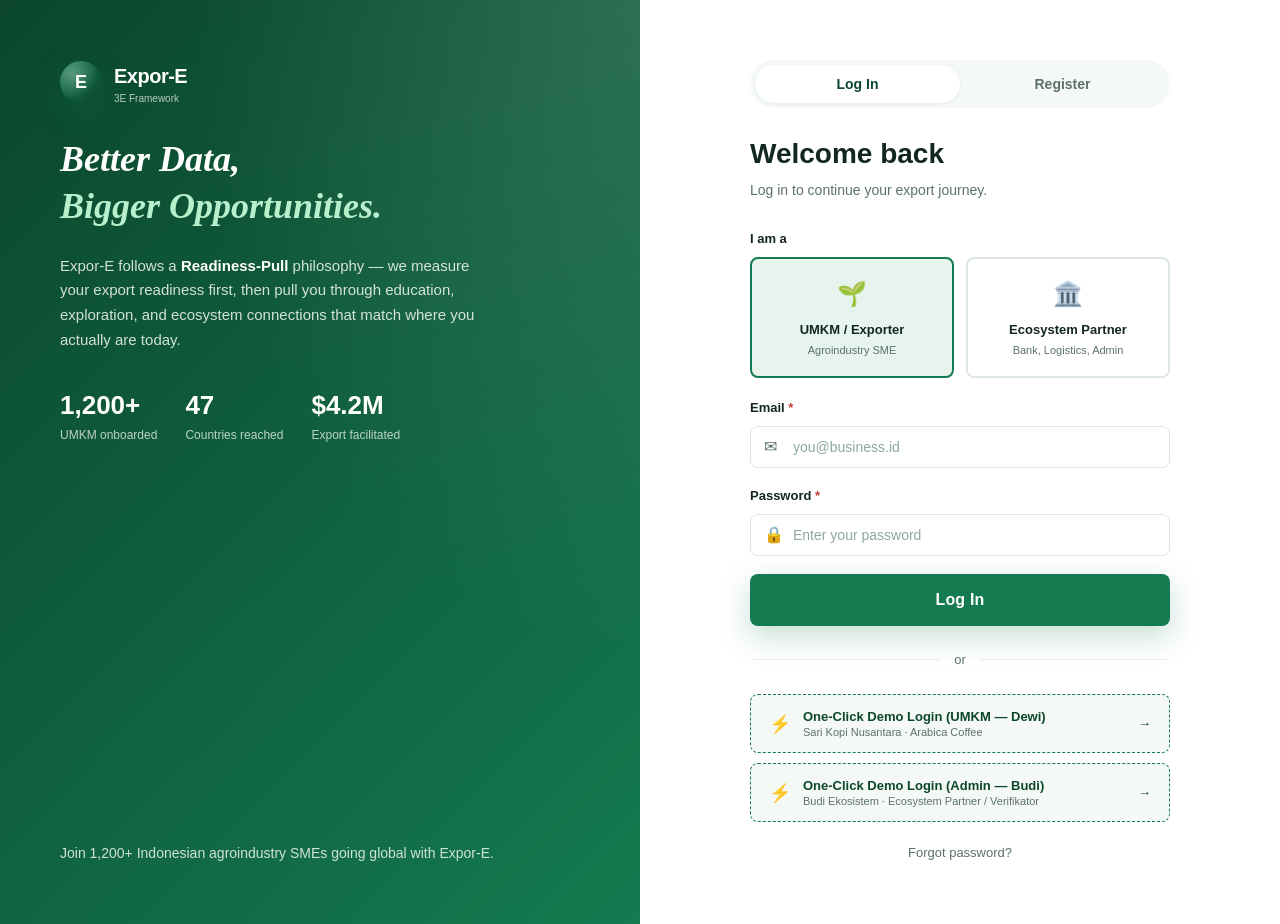
==== admin.html @ 66ba03f6 "first commit" ====
<!DOCTYPE html>
<html lang="en">
<head>
  <meta charset="UTF-8">
  <meta name="viewport" content="width=device-width, initial-scale=1.0">
  <title>Expor-E — Admin Dashboard</title>
  <meta name="description" content="Ecosystem partner dashboard for Expor-E — verify certifications, approve financing, manage logistics, and oversee 1,248 UMKMs nationwide.">
  <link rel="stylesheet" href="style.css">
</head>
<body>
  <div class="app-shell">
    <!-- ============ SIDEBAR ============ -->
    <aside class="app-sidebar">
      <div class="sidebar-brand">
        <div class="brand-logo">E</div>
        <div>
          <div class="brand-name">Expor-E</div>
          <div class="brand-tag">Ecosystem Console</div>
        </div>
      </div>

      <div class="sidebar-user">
        <div class="sidebar-avatar" data-user-initial>B</div>
        <div class="sidebar-user-info">
          <div class="sidebar-user-name" data-user-name>Budi Ekosistem</div>
          <div class="sidebar-user-role" data-user-role>Ecosystem Partner</div>
        </div>
      </div>

      <div class="sidebar-nav-section">Main</div>
      <a href="admin.html" class="sidebar-link active">
        <span class="ic">📊</span><span class="lbl">Admin Dashboard</span>
      </a>

      <div class="sidebar-nav-section">Verifications</div>
      <a href="#certifications" class="sidebar-link">
        <span class="ic">✅</span><span class="lbl">Verifications</span>
      </a>
      <a href="#certifications" class="sidebar-sublink">Certifications</a>
      <a href="#financing" class="sidebar-sublink">Financing Requests</a>

      <div class="sidebar-nav-section">Operations</div>
      <a href="#logistics" class="sidebar-link">
        <span class="ic">🚚</span><span class="lbl">Logistics Control</span>
      </a>
      <a href="#registry" class="sidebar-link">
        <span class="ic">🏢</span><span class="lbl">UMKM Registry</span>
      </a>
      <a href="#reports" class="sidebar-link">
        <span class="ic">📈</span><span class="lbl">Reports</span>
      </a>

      <div class="sidebar-footer">
        <a href="#" onclick="ExporE.logout(); return false;" class="sidebar-link">
          <span class="ic">🚪</span><span class="lbl">Logout</span>
        </a>
      </div>
    </aside>
    <div class="sidebar-overlay" onclick="ExporE.closeSidebar()"></div>
    <!-- ============ MAIN ============ -->
    <main class="app-main">
      <!-- HEADER -->
      <header class="app-header">
      <button class="sidebar-toggle" onclick="ExporE.toggleSidebar()" aria-label="Open sidebar">
        <svg width="22" height="22" viewBox="0 0 24 24" fill="none" stroke="currentColor" stroke-width="2.5" stroke-linecap="round"><line x1="3" y1="6" x2="21" y2="6"/><line x1="3" y1="12" x2="21" y2="12"/><line x1="3" y1="18" x2="21" y2="18"/></svg>
      </button>
        <div>
          <h1>Welcome back, <span data-user-name>Budi</span></h1>
          <div class="sub">You're managing verifications, financing approvals, and logistics status for 1,248 UMKMs nationwide.</div>
        </div>
        <div class="app-header-actions">
          <button class="bell-btn" aria-label="Notifications">
            <span>🔔</span><span class="dot"></span>
          </button>
          <div class="sidebar-avatar" data-user-initial style="width: 42px; height: 42px; box-shadow: var(--shadow-sm);">B</div>
        </div>
      </header>

      <!-- NOTICE BANNER -->
      <div class="notice-banner mb-24">
        <span class="ic">🌐</span>
        <span>Live overview of national agroindustry export readiness — approve certifications, financing, and update shipment statuses.</span>
      </div>

      <!-- ADMIN STAT CARDS -->
      <div class="grid grid-4 mb-24">
        <div class="admin-stat-card">
          <div class="label">Total UMKMs</div>
          <div class="value" data-admin-stat="totalUmkms">1,248</div>
          <div class="desc">↗ +12% this quarter</div>
        </div>
        <div class="admin-stat-card">
          <div class="label">Pending Certifications</div>
          <div class="value" data-admin-stat="pendingCerts">18</div>
          <div class="desc">Awaiting review</div>
        </div>
        <div class="admin-stat-card">
          <div class="label">Pending Finance Requests</div>
          <div class="value" data-admin-stat="pendingFinance">7</div>
          <div class="desc">$284K total value</div>
        </div>
        <div class="admin-stat-card">
          <div class="label">Active Shipments</div>
          <div class="value" data-admin-stat="activeShipments">64</div>
          <div class="desc">Across 12 countries</div>
        </div>
      </div>

      <!-- NATIONAL READINESS OVERVIEW -->
      <div class="card card-pad-lg mb-24">
        <h3>National Readiness Overview</h3>
        <p class="text-muted" style="font-size: 13px; margin-top: 4px; margin-bottom: 24px;">
          Aggregated export readiness score across all registered UMKMs and key agroindustry commodities.
        </p>
        <div class="grid grid-3">
          <!-- Donut -->
          <div style="text-align: center;">
            <div class="donut donut-lg" id="national-readiness-donut" style="--p: 62;">
              <div class="donut-inner">
                <div class="donut-num">62<span class="pct">%</span></div>
                <div class="donut-lbl">National Readiness</div>
              </div>
            </div>
            <p class="text-muted" style="font-size: 12px; margin-top: 14px;">Average across 1,248 UMKMs</p>
          </div>

          <!-- Commodity readiness bars -->
          <div style="grid-column: span 2;">
            <h4 class="mb-16">Top Commodities — Avg Readiness</h4>
            <div class="flex-col gap-16">
              <div>
                <div class="progress-row">
                  <span class="lbl">☕ Coffee (Arabica + Robusta)</span>
                  <span class="val">68%</span>
                </div>
                <div class="progress progress-lg">
                  <div class="progress-bar" style="width: 68%;"></div>
                </div>
                <div class="text-muted" style="font-size: 12px; margin-top: 6px;">412 UMKMs · Top market: Japan</div>
              </div>
              <div>
                <div class="progress-row">
                  <span class="lbl">🥥 Palm Oil</span>
                  <span class="val">72%</span>
                </div>
                <div class="progress progress-lg">
                  <div class="progress-bar" style="width: 72%;"></div>
                </div>
                <div class="text-muted" style="font-size: 12px; margin-top: 6px;">298 UMKMs · Top market: India</div>
              </div>
              <div>
                <div class="progress-row">
                  <span class="lbl">🍬 Coconut Sugar</span>
                  <span class="val">54%</span>
                </div>
                <div class="progress progress-lg">
                  <div class="progress-bar warning" style="width: 54%;"></div>
                </div>
                <div class="text-muted" style="font-size: 12px; margin-top: 6px;">186 UMKMs · Top market: Netherlands</div>
              </div>
              <div>
                <div class="progress-row">
                  <span class="lbl">🌶️ Pepper</span>
                  <span class="val">48%</span>
                </div>
                <div class="progress progress-lg">
                  <div class="progress-bar danger" style="width: 48%;"></div>
                </div>
                <div class="text-muted" style="font-size: 12px; margin-top: 6px;">152 UMKMs · Needs support</div>
              </div>
            </div>
          </div>
        </div>
      </div>

      <!-- CERTIFICATION VERIFICATION QUEUE -->
      <div class="card card-pad mb-24" id="certifications">
        <h3>Certification Verification Queue</h3>
        <p class="text-muted" style="font-size: 13px; margin-top: 4px; margin-bottom: 16px;">
          Review and approve/reject UMKM certification submissions.
        </p>
        <div class="table-wrap">
          <table class="data-table">
            <thead>
              <tr>
                <th>UMKM</th>
                <th>Certification Type</th>
                <th>Submission Date</th>
                <th>Action</th>
              </tr>
            </thead>
            <tbody id="admin-cert-table"></tbody>
          </table>
        </div>
      </div>

      <!-- FINANCE + LOGISTICS (2 COLUMN) -->
      <div class="grid grid-2 mb-24">
        <!-- Digital Credit Scoring Review -->
        <div class="card card-pad" id="financing">
          <h3>Digital Credit Scoring Review</h3>
          <p class="text-muted" style="font-size: 13px; margin-top: 4px; margin-bottom: 16px;">
            Evaluate and approve export financing requests with AI-assisted credit scores.
          </p>
          <div class="table-wrap">
            <table class="data-table">
              <thead>
                <tr>
                  <th>UMKM</th>
                  <th>Amount</th>
                  <th>Purpose</th>
                  <th>Credit Score</th>
                  <th>Action</th>
                </tr>
              </thead>
              <tbody id="admin-finance-table"></tbody>
            </table>
          </div>
        </div>

        <!-- Logistics Status Control -->
        <div class="card card-pad" id="logistics">
          <h3>Logistics Status Control</h3>
          <p class="text-muted" style="font-size: 13px; margin-top: 4px; margin-bottom: 16px;">
            Update shipment statuses — changes instantly reflect on UMKM dashboards.
          </p>
          <div class="table-wrap">
            <table class="data-table">
              <thead>
                <tr>
                  <th>Shipment ID</th>
                  <th>Product</th>
                  <th>Destination</th>
                  <th>Current Status</th>
                  <th>Update To</th>
                </tr>
              </thead>
              <tbody id="admin-ship-table"></tbody>
            </table>
          </div>
        </div>
      </div>

      <!-- UMKM REGISTRY -->
      <div class="card card-pad mb-24" id="registry">
        <div class="flex justify-between items-center mb-16" style="flex-wrap:wrap; gap:12px;">
          <div>
            <h3>UMKM Registry</h3>
            <p class="text-muted" style="font-size: 13px; margin-top: 4px;">
              All registered agroindustry SMEs on the Expor-E platform.
            </p>
          </div>
          <div class="flex gap-12 items-center">
            <div class="input-icon">
              <span class="ic">🔍</span>
              <input class="form-control" type="text" placeholder="Search UMKM..." style="width: 200px; padding: 8px 12px 8px 36px; font-size: 13px;" oninput="filterUmkmRegistry(this.value)">
            </div>
            <button class="btn btn-primary btn-sm" onclick="ExporE.showToast('Export registry as CSV (demo).', 'success');">⬇ Export</button>
          </div>
        </div>
        <div class="table-wrap">
          <table class="data-table" id="umkm-registry-table">
            <thead>
              <tr>
                <th>UMKM Name</th>
                <th>Commodity</th>
                <th>Region</th>
                <th>Readiness</th>
                <th>Certifications</th>
                <th>Status</th>
                <th>Joined</th>
              </tr>
            </thead>
            <tbody>
              <tr data-umkm-row><td class="cell-strong">Sari Kopi Nusantara</td><td>☕ Arabica Coffee</td><td class="cell-muted">Aceh Gayo</td><td><strong class="text-emerald">64%</strong></td><td><span class="badge badge-success">Halal</span> <span class="badge badge-warning">HACCP</span></td><td><span class="badge badge-success">Active</span></td><td class="cell-muted">2026-08-12</td></tr>
              <tr data-umkm-row><td class="cell-strong">Kreasi Lada Lampung</td><td>🌶️ Black Pepper</td><td class="cell-muted">Lampung</td><td><strong>58%</strong></td><td><span class="badge badge-warning">ISO 22000</span></td><td><span class="badge badge-success">Active</span></td><td class="cell-muted">2026-08-20</td></tr>
              <tr data-umkm-row><td class="cell-strong">Gula Aren Asli</td><td>🥥 Coconut Sugar</td><td class="cell-muted">Banten</td><td><strong class="text-emerald">71%</strong></td><td><span class="badge badge-success">Organic</span> <span class="badge badge-warning">Fair Trade</span></td><td><span class="badge badge-success">Active</span></td><td class="cell-muted">2026-09-03</td></tr>
              <tr data-umkm-row><td class="cell-strong">Teh Hijau Wonosobo</td><td>🍵 Green Tea</td><td class="cell-muted">Central Java</td><td><strong>52%</strong></td><td><span class="badge badge-warning">Halal</span></td><td><span class="badge badge-warning">Onboarding</span></td><td class="cell-muted">2026-10-22</td></tr>
              <tr data-umkm-row><td class="cell-strong">Kriya Bambu Jepara</td><td>🧺 Handicraft</td><td class="cell-muted">Jepara</td><td><strong class="text-emerald">76%</strong></td><td><span class="badge badge-success">FDA</span> <span class="badge badge-success">ISO 9001</span></td><td><span class="badge badge-success">Active</span></td><td class="cell-muted">2026-07-15</td></tr>
              <tr data-umkm-row><td class="cell-strong">Sawit Mandiri Riau</td><td>🌴 Palm Oil</td><td class="cell-muted">Riau</td><td><strong>67%</strong></td><td><span class="badge badge-success">RSPO</span> <span class="badge badge-warning">ISPO</span></td><td><span class="badge badge-success">Active</span></td><td class="cell-muted">2026-06-28</td></tr>
              <tr data-umkm-row><td class="cell-strong">Kopi Robusta Lampung</td><td>☕ Robusta Coffee</td><td class="cell-muted">Lampung</td><td><strong>61%</strong></td><td><span class="badge badge-success">Halal</span></td><td><span class="badge badge-success">Active</span></td><td class="cell-muted">2026-09-18</td></tr>
              <tr data-umkm-row><td class="cell-strong">Teh Hitam Wonosobo</td><td>🍵 Black Tea</td><td class="cell-muted">Central Java</td><td><strong>49%</strong></td><td><span class="badge badge-muted">None</span></td><td><span class="badge badge-warning">Onboarding</span></td><td class="cell-muted">2026-10-25</td></tr>
            </tbody>
          </table>
        </div>
      </div>

      <!-- REPORTS -->
      <div class="card card-pad mb-24" id="reports">
        <div class="flex justify-between items-center mb-16" style="flex-wrap:wrap; gap:12px;">
          <div>
            <h3>Reports & Analytics</h3>
            <p class="text-muted" style="font-size: 13px; margin-top: 4px;">
              Export performance, readiness trends, and ecosystem insights.
            </p>
          </div>
          <div class="flex gap-12">
            <select class="form-control" style="width: auto; padding: 8px 32px 8px 12px; font-size: 13px;">
              <option>Last 30 days</option>
              <option>Last quarter</option>
              <option>This year</option>
            </select>
            <button class="btn btn-primary btn-sm" onclick="ExporE.showToast('Report generated & downloaded (demo).', 'success');">⬇ Generate Report</button>
          </div>
        </div>

        <div class="kpi-grid mb-24">
          <div class="kpi-card">
            <div class="kpi-icon green">💰</div>
            <div class="kpi-num">$4.2M</div>
            <div class="kpi-lbl">Total Export Facilitated</div>
            <div class="kpi-trend up">▲ 18% vs last month</div>
          </div>
          <div class="kpi-card">
            <div class="kpi-icon blue">📦</div>
            <div class="kpi-num">342</div>
            <div class="kpi-lbl">Shipments This Month</div>
            <div class="kpi-trend up">▲ 12% vs last month</div>
          </div>
          <div class="kpi-card">
            <div class="kpi-icon gold">✅</div>
            <div class="kpi-num">87%</div>
            <div class="kpi-lbl">Cert Approval Rate</div>
            <div class="kpi-trend up">▲ 3% vs last month</div>
          </div>
          <div class="kpi-card">
            <div class="kpi-icon red">⏱️</div>
            <div class="kpi-num">2.3d</div>
            <div class="kpi-lbl">Avg Processing Time</div>
            <div class="kpi-trend up">▼ 0.5d faster</div>
          </div>
        </div>

        <h4 class="mb-16">Top Export Commodities (This Quarter)</h4>
        <div class="grid grid-2 mb-24">
          <div class="progress-row">
            <div class="flex justify-between mb-8"><span class="fw-600 fs-14">☕ Coffee (Arabica + Robusta)</span><span class="text-emerald fw-700">$1.8M · 412 UMKMs</span></div>
            <div class="progress progress-lg"><div class="progress-bar" style="width: 92%;"></div></div>
          </div>
          <div class="progress-row">
            <div class="flex justify-between mb-8"><span class="fw-600 fs-14">🌴 Palm Oil</span><span class="text-emerald fw-700">$1.2M · 287 UMKMs</span></div>
            <div class="progress progress-lg"><div class="progress-bar" style="width: 78%;"></div></div>
          </div>
          <div class="progress-row">
            <div class="flex justify-between mb-8"><span class="fw-600 fs-14">🥥 Coconut Sugar</span><span class="text-emerald fw-700">$480K · 156 UMKMs</span></div>
            <div class="progress progress-lg"><div class="progress-bar" style="width: 54%;"></div></div>
          </div>
          <div class="progress-row">
            <div class="flex justify-between mb-8"><span class="fw-600 fs-14">🌶️ Pepper</span><span class="text-emerald fw-700">$320K · 98 UMKMs</span></div>
            <div class="progress progress-lg"><div class="progress-bar" style="width: 41%;"></div></div>
          </div>
          <div class="progress-row">
            <div class="flex justify-between mb-8"><span class="fw-600 fs-14">🍵 Tea</span><span class="text-emerald fw-700">$240K · 142 UMKMs</span></div>
            <div class="progress progress-lg"><div class="progress-bar" style="width: 35%;"></div></div>
          </div>
          <div class="progress-row">
            <div class="flex justify-between mb-8"><span class="fw-600 fs-14">🧺 Handicraft</span><span class="text-emerald fw-700">$160K · 153 UMKMs</span></div>
            <div class="progress progress-lg"><div class="progress-bar" style="width: 28%;"></div></div>
          </div>
        </div>

        <h4 class="mb-16">Top Destination Markets</h4>
        <div class="table-wrap">
          <table class="data-table">
            <thead>
              <tr><th>Country</th><th>Shipments</th><th>Total Value</th><th>Avg Readiness</th><th>Growth</th></tr>
            </thead>
            <tbody>
              <tr><td class="cell-strong">🇯🇵 Japan</td><td>87</td><td>$1.4M</td><td><strong class="text-emerald">72%</strong></td><td><span class="badge badge-success">+8.6%</span></td></tr>
              <tr><td class="cell-strong">🇩🇪 Germany</td><td>64</td><td>$980K</td><td><strong>68%</strong></td><td><span class="badge badge-success">+4.9%</span></td></tr>
              <tr><td class="cell-strong">🇮🇳 India</td><td>52</td><td>$720K</td><td><strong>65%</strong></td><td><span class="badge badge-success">+6.3%</span></td></tr>
              <tr><td class="cell-strong">🇳🇱 Netherlands</td><td>48</td><td>$560K</td><td><strong class="text-emerald">71%</strong></td><td><span class="badge badge-success">+5.7%</span></td></tr>
              <tr><td class="cell-strong">🇺🇸 United States</td><td>41</td><td>$340K</td><td><strong>63%</strong></td><td><span class="badge badge-success">+7.2%</span></td></tr>
            </tbody>
          </table>
        </div>
      </div>

      <!-- RECENT ACTIVITY LOG -->
      <div class="card card-pad mb-24">
        <h3>Recent Activity Log</h3>
        <p class="text-muted" style="font-size: 13px; margin-top: 4px; margin-bottom: 16px;">
          Latest admin actions across the Expor-E ecosystem.
        </p>
        <div class="tracking-timeline">
          <div class="tracking-event done">
            <div class="time">Today · 09:42</div>
            <div class="title">Certification Halal approved for Sari Kopi Nusantara</div>
            <div class="place">Verification queue · Auto-notified UMKM</div>
          </div>
          <div class="tracking-event done">
            <div class="time">Today · 08:15</div>
            <div class="title">Financing approved for Kriya Bambu Jepara — $30,000</div>
            <div class="place">Digital Credit Scoring · Score 750</div>
          </div>
          <div class="tracking-event done">
            <div class="time">Yesterday · 17:20</div>
            <div class="title">Shipment EXP-002 status updated to Delivered</div>
            <div class="place">Logistics Control · Berlin Coffee Roasters</div>
          </div>
          <div class="tracking-event done">
            <div class="time">Yesterday · 14:05</div>
            <div class="title">New UMKM registered: Teh Hijau Wonosobo</div>
            <div class="place">UMKM Registry · Green Tea commodity</div>
          </div>
          <div class="tracking-event active">
            <div class="time">2 days ago · 11:30</div>
            <div class="title">Financing request submitted by Sari Kopi Nusantara — $75,000</div>
            <div class="place">Export Working Capital · Awaiting review</div>
          </div>
        </div>
      </div>

      <!-- QUICK STATS -->
      <div class="card card-pad">
        <h3>Quick Stats</h3>
        <p class="text-muted" style="font-size: 13px; margin-top: 4px; margin-bottom: 16px;">
          Ecosystem partner performance metrics this quarter.
        </p>
        <div class="grid grid-2">
          <div class="kpi-card">
            <div class="kpi-icon green">✅</div>
            <div class="kpi-num">87%</div>
            <div class="kpi-lbl">Approval Rate</div>
            <div class="kpi-trend up">↗ +4% MoM</div>
          </div>
          <div class="kpi-card">
            <div class="kpi-icon blue">⏱️</div>
            <div class="kpi-num">2.3 <span style="font-size: 14px;">days</span></div>
            <div class="kpi-lbl">Avg Processing Time</div>
            <div class="kpi-trend up">↗ -0.5 days</div>
          </div>
          <div class="kpi-card">
            <div class="kpi-icon gold">💰</div>
            <div class="kpi-num">$4.2M</div>
            <div class="kpi-lbl">Total Facilitated</div>
            <div class="kpi-trend up">↗ +22% QoQ</div>
          </div>
          <div class="kpi-card">
            <div class="kpi-icon green">👥</div>
            <div class="kpi-num">24</div>
            <div class="kpi-lbl">Active Verifiers</div>
            <div class="kpi-trend up">↗ +3 onboarded</div>
          </div>
        </div>
      </div>
    </main>
  </div>

  <script src="script.js"></script>
  <script>
    ExporE.requireAuth(['admin']);
    ExporE.pageInit('admin');

    // UMKM Registry search filter
    function filterUmkmRegistry(query) {
      var q = query.toLowerCase().trim();
      document.querySelectorAll('[data-umkm-row]').forEach(function(row) {
        var text = row.textContent.toLowerCase();
        row.style.display = (!q || text.indexOf(q) !== -1) ? '' : 'none';
      });
    }
    window.filterUmkmRegistry = filterUmkmRegistry;

    // Smooth-scroll for sidebar anchor links (#certifications, #financing, #logistics, #registry, #reports)
    document.querySelectorAll('.sidebar-link[href^="#"], .sidebar-sublink[href^="#"]').forEach(function(link) {
      link.addEventListener('click', function(e) {
        var href = this.getAttribute('href');
        if (href && href.length > 1) {
          var target = document.querySelector(href);
          if (target) {
            e.preventDefault();
            target.scrollIntoView({ behavior: 'smooth', block: 'start' });
            // Briefly highlight the target card
            target.style.transition = 'box-shadow 0.4s';
            target.style.boxShadow = '0 0 0 3px var(--emerald), var(--shadow-lg)';
            setTimeout(function() { target.style.boxShadow = ''; }, 1200);
          }
        }
      });
    });
  </script>
</body>
</html>
---- style.css ----
/* ============================================
   EXPOR-E — The 3E Digital Trade Framework
   Vanilla CSS3 · Green-White Modern Elegant
   ============================================ */

/* ---------- 1. ROOT VARIABLES ---------- */
:root {
  --emerald: #147A50;
  --emerald-dark: #0B462D;
  --emerald-deep: #093824;
  --mint-soft: #E6F4ED;
  --mint-bg: #F4F9F6;
  --white: #FFFFFF;
  --text-dark: #12281F;
  --muted: #5C7268;
  --muted-light: #8DA89C;
  --border: #DCE7E0;
  --border-soft: #EAF1EC;
  --danger: #C0392B;
  --warning: #E08A1F;
  --info: #2E7CB8;
  --gold: #C9A227;
  --shadow-sm: 0 1px 3px rgba(11, 70, 45, 0.08);
  --shadow: 0 4px 16px rgba(11, 70, 45, 0.10);
  --shadow-lg: 0 14px 40px rgba(11, 70, 45, 0.18);
  --shadow-emerald: 0 10px 30px rgba(20, 122, 80, 0.25);
  --radius-sm: 8px;
  --radius: 14px;
  --radius-lg: 22px;
  --radius-xl: 32px;
  --font-sans: -apple-system, BlinkMacSystemFont, "Segoe UI", Roboto, "Helvetica Neue", Arial, sans-serif;
  --font-serif: "Playfair Display", "Times New Roman", Georgia, serif;
}

/* ---------- 2. RESET & BASE ---------- */
*, *::before, *::after { box-sizing: border-box; margin: 0; padding: 0; }
html { scroll-behavior: smooth; -webkit-text-size-adjust: 100%; }
body {
  font-family: var(--font-sans);
  color: var(--text-dark);
  background: var(--white);
  line-height: 1.6;
  font-size: 15px;
  -webkit-font-smoothing: antialiased;
}
img { max-width: 100%; display: block; }
a { color: var(--emerald); text-decoration: none; transition: color 0.2s; }
a:hover { color: var(--emerald-dark); }
button { font-family: inherit; cursor: pointer; border: none; background: none; }
ul, ol { list-style: none; }
input, select, textarea { font-family: inherit; font-size: inherit; }
h1, h2, h3, h4, h5 { line-height: 1.25; color: var(--text-dark); font-weight: 700; }
::selection { background: var(--emerald); color: var(--white); }

/* ---------- 3. LAYOUT HELPERS ---------- */
.container { width: 100%; max-width: 1240px; margin: 0 auto; padding: 0 24px; }
.container-narrow { max-width: 980px; }
.section { padding: 80px 0; }
.section-sm { padding: 48px 0; }
.flex { display: flex; }
.flex-col { display: flex; flex-direction: column; }
.items-center { align-items: center; }
.justify-between { justify-content: space-between; }
.justify-center { justify-content: center; }
.gap-8 { gap: 8px; } .gap-12 { gap: 12px; } .gap-16 { gap: 16px; }
.gap-20 { gap: 20px; } .gap-24 { gap: 24px; } .gap-32 { gap: 32px; }
.grid { display: grid; gap: 24px; }
.grid-2 { grid-template-columns: repeat(2, 1fr); }
.grid-3 { grid-template-columns: repeat(3, 1fr); }
.grid-4 { grid-template-columns: repeat(4, 1fr); }
.text-center { text-align: center; }
.text-muted { color: var(--muted); }
.text-emerald { color: var(--emerald); }
.text-white { color: var(--white); }
.mt-8 { margin-top: 8px; } .mt-16 { margin-top: 16px; } .mt-24 { margin-top: 24px; }
.mt-32 { margin-top: 32px; } .mt-48 { margin-top: 48px; }
.mb-8 { margin-bottom: 8px; } .mb-16 { margin-bottom: 16px; } .mb-24 { margin-bottom: 24px; }
.mb-32 { margin-bottom: 32px; } .mb-48 { margin-bottom: 48px; }
.full { width: 100%; }

/* ---------- 4. BUTTONS ---------- */
.btn {
  display: inline-flex; align-items: center; justify-content: center; gap: 8px;
  padding: 12px 22px; border-radius: var(--radius-sm);
  font-weight: 600; font-size: 14px; letter-spacing: 0.2px;
  transition: all 0.25s cubic-bezier(0.4, 0, 0.2, 1);
  border: 1.5px solid transparent; white-space: nowrap;
}
.btn-primary { background: var(--emerald); color: var(--white); box-shadow: var(--shadow-emerald); }
.btn-primary:hover { background: var(--emerald-dark); color: var(--white); transform: translateY(-2px); }
.btn-outline { background: transparent; color: var(--emerald); border-color: var(--emerald); }
.btn-outline:hover { background: var(--emerald); color: var(--white); }
.btn-white { background: var(--white); color: var(--emerald-dark); }
.btn-white:hover { transform: translateY(-2px); box-shadow: var(--shadow-lg); }
.btn-ghost { background: var(--mint-soft); color: var(--emerald-dark); }
.btn-ghost:hover { background: var(--emerald); color: var(--white); }
.btn-light { background: rgba(255,255,255,0.15); color: var(--white); border-color: rgba(255,255,255,0.35); backdrop-filter: blur(6px); }
.btn-light:hover { background: rgba(255,255,255,0.25); }
.btn-lg { padding: 16px 30px; font-size: 16px; }
.btn-sm { padding: 8px 14px; font-size: 13px; }
.btn-block { display: flex; width: 100%; }
.btn-icon { padding: 10px; border-radius: 50%; }
.btn:disabled { opacity: 0.5; cursor: not-allowed; }

/* ---------- 5. BADGES & CHIPS ---------- */
.badge {
  display: inline-flex; align-items: center; gap: 6px;
  padding: 5px 12px; border-radius: 999px;
  font-size: 12px; font-weight: 600; letter-spacing: 0.3px;
  background: var(--mint-soft); color: var(--emerald-dark);
}
.badge-emerald { background: var(--emerald); color: var(--white); }
.badge-dark { background: var(--emerald-dark); color: var(--white); }
.badge-success { background: #D4F0DE; color: #0F6B3F; }
.badge-warning { background: #FCEFD2; color: #9A5A0F; }
.badge-danger { background: #F8D7D2; color: #9B2B1C; }
.badge-info { background: #D6EBF7; color: #1F5E91; }
.badge-muted { background: #EEF2F0; color: var(--muted); }
.badge-gold { background: #F8ECC6; color: #7A5D0A; }
.badge-dot::before { content: ""; width: 6px; height: 6px; border-radius: 50%; background: currentColor; }
.chip {
  display: inline-flex; align-items: center; gap: 6px;
  padding: 6px 14px; border-radius: 999px;
  font-size: 13px; font-weight: 500;
  background: var(--mint-bg); color: var(--muted);
  border: 1px solid var(--border-soft); transition: all 0.2s;
}
.chip:hover, .chip.active { background: var(--emerald); color: var(--white); border-color: var(--emerald); }

/* ---------- 6. NAVBAR ---------- */
.navbar {
  position: sticky; top: 0; z-index: 100;
  background: rgba(255,255,255,0.92); backdrop-filter: blur(14px);
  border-bottom: 1px solid var(--border-soft);
}
.nav-inner { display: flex; align-items: center; justify-content: space-between; padding: 14px 24px; max-width: 1340px; margin: 0 auto; gap: 24px; }
.brand { display: flex; align-items: center; gap: 12px; }
.brand-logo {
  width: 42px; height: 42px; border-radius: 50%;
  background: linear-gradient(135deg, var(--emerald) 0%, var(--emerald-dark) 100%);
  display: flex; align-items: center; justify-content: center;
  color: var(--white); font-weight: 800; font-size: 18px;
  box-shadow: var(--shadow-emerald);
  position: relative; overflow: hidden;
}
.brand-logo::after {
  content: ""; position: absolute; inset: 0;
  background: radial-gradient(circle at 30% 30%, rgba(255,255,255,0.3), transparent 60%);
}
.brand-name { font-size: 20px; font-weight: 800; color: var(--emerald-dark); letter-spacing: -0.5px; }
.brand-tag { font-size: 10px; color: var(--muted); display: block; line-height: 1; margin-top: 2px; }
.nav-menu { display: flex; align-items: center; gap: 6px; }
.nav-link {
  padding: 8px 14px; border-radius: var(--radius-sm);
  font-size: 14px; font-weight: 500; color: var(--text-dark);
  transition: all 0.2s;
}
.nav-link:hover { background: var(--mint-soft); color: var(--emerald-dark); }
.nav-actions { display: flex; align-items: center; gap: 10px; }
.lang-switch {
  display: inline-flex; align-items: center; background: var(--mint-bg);
  border-radius: 999px; padding: 4px; border: 1px solid var(--border-soft);
}
.lang-btn { padding: 5px 10px; font-size: 12px; font-weight: 600; border-radius: 999px; color: var(--muted); }
.lang-btn.active { background: var(--emerald); color: var(--white); }
.nav-toggle { display: none; font-size: 24px; color: var(--emerald-dark); }

/* ---------- 7. HERO ---------- */
.hero {
  position: relative; padding: 110px 0 120px; overflow: hidden;
  background: linear-gradient(135deg, var(--emerald-dark) 0%, var(--emerald) 55%, #1A8E5F 100%);
  color: var(--white);
}
.hero-bg {
  position: absolute; inset: 0; z-index: 0;
  background:
    radial-gradient(ellipse at 80% 20%, rgba(230, 244, 237, 0.18), transparent 50%),
    radial-gradient(ellipse at 20% 80%, rgba(255,255,255,0.08), transparent 45%);
}
.hero-bg::before {
  content: ""; position: absolute; inset: 0;
  background-image: url('https://images.unsplash.com/photo-1559056199-641a0ac8b55e?auto=format&fit=crop&w=1920&q=80');
  background-size: cover; background-position: center;
  opacity: 0.18; mix-blend-mode: overlay;
}
.hero-bg::after {
  content: ""; position: absolute; inset: 0;
  background: linear-gradient(180deg, rgba(11,70,45,0.4) 0%, rgba(20,122,80,0.3) 100%);
}
.hero-inner { position: relative; z-index: 2; max-width: 1240px; margin: 0 auto; padding: 0 24px; display: grid; grid-template-columns: 1.1fr 0.9fr; gap: 60px; align-items: center; }
.hero-badge {
  display: inline-flex; align-items: center; gap: 8px;
  padding: 8px 16px; border-radius: 999px;
  background: rgba(255,255,255,0.12); border: 1px solid rgba(255,255,255,0.25);
  font-size: 13px; font-weight: 500; backdrop-filter: blur(6px); margin-bottom: 24px;
}
.hero-badge-dot { width: 8px; height: 8px; border-radius: 50%; background: #7BE3A8; box-shadow: 0 0 10px #7BE3A8; }
.hero h1 {
  font-size: 56px; line-height: 1.08; font-weight: 800; letter-spacing: -1.2px;
  margin-bottom: 22px;
}
.hero h1 .accent { color: #B8F0CC; font-style: italic; font-family: var(--font-serif); font-weight: 700; }
.hero-sub { font-size: 18px; color: rgba(255,255,255,0.88); max-width: 540px; margin-bottom: 36px; line-height: 1.6; }
.hero-actions { display: flex; gap: 14px; flex-wrap: wrap; }
.hero-stats { display: flex; gap: 32px; margin-top: 48px; padding-top: 32px; border-top: 1px solid rgba(255,255,255,0.18); }
.hero-stat-num { font-size: 32px; font-weight: 800; color: var(--white); }
.hero-stat-label { font-size: 13px; color: rgba(255,255,255,0.75); margin-top: 4px; }
.hero-card-stack { position: relative; height: 420px; }
.hero-float-card {
  position: absolute; background: rgba(255,255,255,0.96); color: var(--text-dark);
  border-radius: var(--radius); padding: 20px; box-shadow: var(--shadow-lg);
  backdrop-filter: blur(10px);
}
.hero-float-card.f1 { top: 20px; left: 0; width: 220px; animation: floatY 6s ease-in-out infinite; }
.hero-float-card.f2 { top: 180px; right: 20px; width: 240px; animation: floatY 7s ease-in-out infinite 1s; }
.hero-float-card.f3 { bottom: 10px; left: 60px; width: 230px; animation: floatY 6.5s ease-in-out infinite 0.5s; }
@keyframes floatY { 0%, 100% { transform: translateY(0); } 50% { transform: translateY(-12px); } }
.hero-float-card .num { font-size: 28px; font-weight: 800; color: var(--emerald-dark); }
.hero-float-card .lbl { font-size: 12px; color: var(--muted); margin-top: 2px; }
.hero-float-card .ic { font-size: 22px; margin-bottom: 8px; }

/* ---------- 8. SECTIONS GENERAL ---------- */
.section-head { text-align: center; max-width: 720px; margin: 0 auto 56px; }
.eyebrow {
  display: inline-block; padding: 6px 14px; border-radius: 999px;
  background: var(--mint-soft); color: var(--emerald-dark);
  font-size: 12px; font-weight: 700; letter-spacing: 1.5px; text-transform: uppercase;
  margin-bottom: 16px;
}
.section-head h2 { font-size: 38px; font-weight: 800; letter-spacing: -0.8px; line-height: 1.15; }
.section-head h2 .accent { color: var(--emerald); font-family: var(--font-serif); font-style: italic; }
.section-head p { font-size: 16px; color: var(--muted); margin-top: 16px; }

/* ---------- 9. CARDS ---------- */
.card {
  background: var(--white); border-radius: var(--radius);
  border: 1px solid var(--border-soft);
  box-shadow: var(--shadow-sm);
  transition: all 0.3s cubic-bezier(0.4, 0, 0.2, 1);
  overflow: hidden;
}
.card:hover { transform: translateY(-4px); box-shadow: var(--shadow); border-color: var(--border); }
.card-pad { padding: 28px; }
.card-pad-sm { padding: 20px; }
.card-pad-lg { padding: 36px; }
.card-clickable { cursor: pointer; }
.card-clickable:hover { border-color: var(--emerald); }
.card-emerald { background: linear-gradient(135deg, var(--emerald) 0%, var(--emerald-dark) 100%); color: var(--white); border: none; }
.card-emerald h3, .card-emerald h4 { color: var(--white); }
.card-mint { background: var(--mint-soft); border-color: transparent; }
.card-feature {
  position: relative; padding: 36px 28px;
  border-radius: var(--radius-lg); background: var(--white);
  box-shadow: var(--shadow-sm); transition: all 0.35s; overflow: hidden;
}
.card-feature::before {
  content: ""; position: absolute; top: 0; left: 0; right: 0; height: 4px;
  background: linear-gradient(90deg, var(--emerald), #4FBA82);
  transform: scaleX(0); transform-origin: left; transition: transform 0.35s;
}
.card-feature:hover { transform: translateY(-8px); box-shadow: var(--shadow-lg); }
.card-feature:hover::before { transform: scaleX(1); }
.card-icon {
  width: 64px; height: 64px; border-radius: 18px;
  background: linear-gradient(135deg, var(--mint-soft), #D2EADD);
  display: flex; align-items: center; justify-content: center;
  font-size: 28px; margin-bottom: 20px;
  transition: transform 0.35s;
}
.card-feature:hover .card-icon { transform: scale(1.08) rotate(-4deg); }
.card-icon.emerald { background: linear-gradient(135deg, var(--emerald), var(--emerald-dark)); color: var(--white); }
.card-icon.gold { background: linear-gradient(135deg, #F8ECC6, #E5C76B); }
.card-num { font-size: 14px; font-weight: 700; color: var(--emerald); letter-spacing: 1.5px; margin-bottom: 10px; }

/* ---------- 10. STATS GRID ---------- */
.stats-grid { display: grid; grid-template-columns: repeat(4, 1fr); gap: 20px; }
.stat-card {
  background: var(--white); border-radius: var(--radius); padding: 24px;
  border: 1px solid var(--border-soft); transition: all 0.3s;
  position: relative; overflow: hidden;
}
.stat-card:hover { transform: translateY(-3px); box-shadow: var(--shadow); border-color: var(--emerald); }
.stat-card .icon-box {
  width: 44px; height: 44px; border-radius: 12px;
  background: var(--mint-soft); color: var(--emerald);
  display: flex; align-items: center; justify-content: center;
  font-size: 20px; margin-bottom: 14px;
}
.stat-num { font-size: 28px; font-weight: 800; color: var(--emerald-dark); letter-spacing: -0.5px; }
.stat-lbl { font-size: 13px; color: var(--muted); margin-top: 4px; }
.stat-trend { font-size: 12px; font-weight: 600; color: var(--emerald); margin-top: 8px; }

/* ---------- 11. APP SHELL (sidebar layout) ---------- */
.app-shell { display: grid; grid-template-columns: 264px 1fr; min-height: 100vh; background: var(--mint-bg); }
.app-sidebar {
  background: var(--white); border-right: 1px solid var(--border-soft);
  position: sticky; top: 0; height: 100vh; overflow-y: auto;
  display: flex; flex-direction: column;
  padding: 20px 16px;
}
.sidebar-brand { display: flex; align-items: center; gap: 12px; padding: 8px 12px 20px; border-bottom: 1px solid var(--border-soft); margin-bottom: 16px; }
.sidebar-brand .brand-name { font-size: 17px; }
.sidebar-user {
  display: flex; align-items: center; gap: 12px;
  padding: 12px; background: var(--mint-bg); border-radius: var(--radius);
  margin-bottom: 16px;
}
.sidebar-avatar {
  width: 40px; height: 40px; border-radius: 50%;
  background: linear-gradient(135deg, var(--emerald), var(--emerald-dark));
  color: var(--white); display: flex; align-items: center; justify-content: center;
  font-weight: 700; font-size: 16px;
}
.sidebar-user-info { flex: 1; min-width: 0; }
.sidebar-user-name { font-size: 14px; font-weight: 600; color: var(--text-dark); white-space: nowrap; overflow: hidden; text-overflow: ellipsis; }
.sidebar-user-role { font-size: 11px; color: var(--muted); }
.sidebar-nav-section { font-size: 11px; font-weight: 700; color: var(--muted-light); letter-spacing: 1.2px; text-transform: uppercase; padding: 16px 12px 8px; }
.sidebar-link {
  display: flex; align-items: center; gap: 12px;
  padding: 11px 14px; border-radius: var(--radius-sm);
  font-size: 14px; font-weight: 500; color: var(--text-dark);
  transition: all 0.2s; margin-bottom: 2px;
}
.sidebar-link:hover { background: var(--mint-soft); color: var(--emerald-dark); }
.sidebar-link.active { background: var(--emerald); color: var(--white); box-shadow: var(--shadow-emerald); }
.sidebar-link .ic { font-size: 18px; width: 22px; text-align: center; }
.sidebar-link .lbl { flex: 1; }
.sidebar-link .pill {
  font-size: 10px; padding: 2px 7px; border-radius: 999px;
  background: var(--mint-soft); color: var(--emerald-dark); font-weight: 700;
}
.sidebar-link.active .pill { background: rgba(255,255,255,0.25); color: var(--white); }
.sidebar-link .pill.coming { background: #EEF2F0; color: var(--muted); }
.sidebar-link .pill.active-tag { background: #D4F0DE; color: #0F6B3F; }
.sidebar-sublink {
  display: block; padding: 8px 14px 8px 48px; font-size: 13px;
  color: var(--muted); border-radius: var(--radius-sm); transition: all 0.2s;
}
.sidebar-sublink:hover { color: var(--emerald-dark); background: var(--mint-bg); }
.sidebar-sublink.active { color: var(--emerald); font-weight: 600; }
.sidebar-footer { margin-top: auto; padding-top: 16px; border-top: 1px solid var(--border-soft); }

.app-main { padding: 28px 36px 60px; min-width: 0; }
.app-header { display: flex; align-items: flex-start; justify-content: space-between; gap: 24px; margin-bottom: 28px; flex-wrap: wrap; }
.app-header h1 { font-size: 26px; font-weight: 800; letter-spacing: -0.4px; }
.app-header .sub { color: var(--muted); font-size: 14px; margin-top: 4px; }
.app-header-actions { display: flex; gap: 10px; align-items: center; }
.bell-btn {
  width: 42px; height: 42px; border-radius: 50%; background: var(--white);
  border: 1px solid var(--border-soft); display: flex; align-items: center; justify-content: center;
  font-size: 18px; position: relative; transition: all 0.2s;
}
.bell-btn:hover { background: var(--mint-soft); }
.bell-btn .dot { position: absolute; top: 8px; right: 9px; width: 8px; height: 8px; border-radius: 50%; background: var(--emerald); border: 2px solid var(--white); }

/* ---------- 12. PROGRESS BARS ---------- */
.progress {
  width: 100%; height: 8px; background: var(--border-soft);
  border-radius: 999px; overflow: hidden; position: relative;
}
.progress-bar {
  height: 100%; border-radius: 999px;
  background: linear-gradient(90deg, var(--emerald), #4FBA82);
  transition: width 0.6s cubic-bezier(0.4, 0, 0.2, 1); position: relative;
}
.progress-bar.warning { background: linear-gradient(90deg, var(--warning), #F0B860); }
.progress-bar.danger { background: linear-gradient(90deg, var(--danger), #E07364); }
.progress-bar.gold { background: linear-gradient(90deg, var(--gold), #E5C76B); }
.progress-bar.info { background: linear-gradient(90deg, var(--info), #6BA8D6); }
.progress-lg { height: 12px; }
.progress-sm { height: 6px; }
.progress-row { display: flex; align-items: center; justify-content: space-between; margin-bottom: 8px; }
.progress-row .lbl { font-size: 13px; font-weight: 600; color: var(--text-dark); }
.progress-row .val { font-size: 13px; font-weight: 700; color: var(--emerald); }

/* ---------- 13. DONUT CHART (CSS) ---------- */
.donut {
  width: 200px; height: 200px; border-radius: 50%;
  display: flex; align-items: center; justify-content: center;
  position: relative; margin: 0 auto;
  background: conic-gradient(var(--emerald) 0deg, var(--emerald) calc(var(--p) * 3.6deg), var(--mint-soft) calc(var(--p) * 3.6deg));
}
.donut::before {
  content: ""; position: absolute; inset: 18px;
  background: var(--white); border-radius: 50%;
  box-shadow: inset 0 0 8px rgba(0,0,0,0.04);
}
.donut-inner { position: relative; z-index: 2; text-align: center; }
.donut-num { font-size: 38px; font-weight: 800; color: var(--emerald-dark); line-height: 1; }
.donut-num .pct { font-size: 18px; }
.donut-lbl { font-size: 12px; color: var(--muted); margin-top: 6px; font-weight: 600; }
.donut-lg { width: 240px; height: 240px; }
.donut-lg .donut-num { font-size: 46px; }
.donut-sm { width: 130px; height: 130px; }
.donut-sm .donut-num { font-size: 26px; }

/* ---------- 14. TABS ---------- */
.tabs {
  display: inline-flex; gap: 4px; background: var(--mint-bg);
  padding: 5px; border-radius: 999px; border: 1px solid var(--border-soft);
}
.tab-btn {
  padding: 9px 20px; border-radius: 999px;
  font-size: 13px; font-weight: 600; color: var(--muted);
  transition: all 0.25s;
}
.tab-btn.active { background: var(--emerald); color: var(--white); box-shadow: var(--shadow-emerald); }
.tab-btn:hover:not(.active) { color: var(--emerald-dark); }
.tab-content { display: none; animation: fadeIn 0.3s ease; }
.tab-content.active { display: block; }
@keyframes fadeIn { from { opacity: 0; transform: translateY(8px); } to { opacity: 1; transform: translateY(0); } }

/* ---------- 15. FORMS ---------- */
.form-group { margin-bottom: 18px; }
.form-label { display: block; font-size: 13px; font-weight: 600; color: var(--text-dark); margin-bottom: 7px; }
.form-label .req { color: var(--danger); }
.form-control {
  width: 100%; padding: 12px 14px; font-size: 14px;
  border: 1.5px solid var(--border); border-radius: var(--radius-sm);
  background: var(--white); color: var(--text-dark);
  transition: all 0.2s; font-family: inherit;
}
.form-control:focus { outline: none; border-color: var(--emerald); box-shadow: 0 0 0 3px rgba(20, 122, 80, 0.12); }
.form-control::placeholder { color: var(--muted-light); }
textarea.form-control { min-height: 100px; resize: vertical; }
select.form-control { cursor: pointer; appearance: none; background-image: url("data:image/svg+xml,%3Csvg xmlns='http://www.w3.org/2000/svg' width='12' height='12' viewBox='0 0 12 12'%3E%3Cpath fill='%235C7268' d='M6 8L2 4h8z'/%3E%3C/svg%3E"); background-repeat: no-repeat; background-position: right 14px center; padding-right: 36px; }
.form-row { display: grid; grid-template-columns: 1fr 1fr; gap: 16px; }
.form-hint { font-size: 12px; color: var(--muted); margin-top: 6px; }
.form-check { display: flex; align-items: flex-start; gap: 12px; padding: 12px; border-radius: var(--radius-sm); border: 1.5px solid var(--border-soft); background: var(--white); margin-bottom: 10px; transition: all 0.2s; cursor: pointer; }
.form-check:hover { border-color: var(--emerald); background: var(--mint-bg); }
.form-check input[type="checkbox"], .form-check input[type="radio"] { margin-top: 3px; accent-color: var(--emerald); width: 18px; height: 18px; flex-shrink: 0; }
.form-check.checked { border-color: var(--emerald); background: var(--mint-soft); }
.form-check-label { font-size: 14px; font-weight: 600; color: var(--text-dark); }
.form-check-sub { font-size: 12px; color: var(--muted); margin-top: 2px; }
.input-icon { position: relative; }
.input-icon .ic { position: absolute; left: 14px; top: 50%; transform: translateY(-50%); color: var(--muted); font-size: 16px; }
.input-icon .form-control { padding-left: 42px; }

/* ---------- 16. TABLE ---------- */
.table-wrap { background: var(--white); border-radius: var(--radius); border: 1px solid var(--border-soft); overflow: hidden; box-shadow: var(--shadow-sm); overflow-x: auto; }
table.data-table { width: 100%; border-collapse: collapse; font-size: 14px; }
.data-table thead { background: var(--mint-bg); }
.data-table th { padding: 14px 18px; text-align: left; font-size: 12px; font-weight: 700; color: var(--muted); letter-spacing: 0.5px; text-transform: uppercase; border-bottom: 1px solid var(--border-soft); }
.data-table td { padding: 16px 18px; border-bottom: 1px solid var(--border-soft); color: var(--text-dark); vertical-align: middle; }
.data-table tbody tr { transition: background 0.15s; }
.data-table tbody tr:hover { background: var(--mint-bg); }
.data-table tbody tr:last-child td { border-bottom: none; }
.data-table .cell-strong { font-weight: 700; color: var(--text-dark); }
.data-table .cell-muted { color: var(--muted); font-size: 13px; }

/* ---------- 17. STEPPER ---------- */
.stepper { display: flex; align-items: center; gap: 0; }
.step { display: flex; align-items: center; flex: 1; min-width: 0; }
.step-circle {
  width: 36px; height: 36px; border-radius: 50%;
  background: var(--white); border: 2px solid var(--border);
  display: flex; align-items: center; justify-content: center;
  font-size: 14px; font-weight: 700; color: var(--muted);
  flex-shrink: 0; transition: all 0.3s; z-index: 2; position: relative;
}
.step-circle.done { background: var(--emerald); border-color: var(--emerald); color: var(--white); }
.step-circle.active { background: var(--white); border-color: var(--emerald); color: var(--emerald); box-shadow: 0 0 0 4px var(--mint-soft); }
.step-label { margin-left: 10px; font-size: 13px; font-weight: 600; color: var(--muted); white-space: nowrap; }
.step.active .step-label, .step.done .step-label { color: var(--text-dark); }
.step-line { flex: 1; height: 2px; background: var(--border); margin: 0 8px; min-width: 12px; }
.step-line.done { background: var(--emerald); }
.stepper-vertical { flex-direction: column; align-items: stretch; gap: 0; }
.stepper-vertical .step { flex: none; min-height: 60px; }
.stepper-vertical .step-line { width: 2px; height: 32px; margin: 4px 0 4px 17px; }

/* ---------- 18. MODAL ---------- */
.modal-overlay {
  position: fixed; inset: 0; background: rgba(11, 70, 45, 0.55);
  backdrop-filter: blur(4px); z-index: 1000;
  display: flex; align-items: center; justify-content: center;
  padding: 24px; opacity: 0; visibility: hidden;
  transition: all 0.25s;
}
.modal-overlay.show { opacity: 1; visibility: visible; }
.modal {
  background: var(--white); border-radius: var(--radius-lg);
  max-width: 560px; width: 100%; max-height: 90vh; overflow-y: auto;
  box-shadow: var(--shadow-lg); transform: translateY(20px) scale(0.98);
  transition: transform 0.3s;
}
.modal-overlay.show .modal { transform: translateY(0) scale(1); }
.modal-lg { max-width: 760px; }
.modal-header { display: flex; align-items: flex-start; justify-content: space-between; padding: 24px 28px; border-bottom: 1px solid var(--border-soft); gap: 16px; }
.modal-title { font-size: 20px; font-weight: 800; color: var(--text-dark); }
.modal-subtitle { font-size: 13px; color: var(--muted); margin-top: 4px; }
.modal-close { width: 36px; height: 36px; border-radius: 50%; background: var(--mint-bg); color: var(--muted); font-size: 18px; flex-shrink: 0; transition: all 0.2s; }
.modal-close:hover { background: var(--danger); color: var(--white); }
.modal-body { padding: 24px 28px; }
.modal-footer { padding: 20px 28px; border-top: 1px solid var(--border-soft); display: flex; gap: 12px; justify-content: flex-end; background: var(--mint-bg); border-radius: 0 0 var(--radius-lg) var(--radius-lg); }

/* ---------- 19. FOOTER ---------- */
.footer {
  background: var(--emerald-dark); color: rgba(255,255,255,0.85);
  padding: 64px 0 24px; margin-top: 0;
}
.footer-grid { display: grid; grid-template-columns: 1.5fr 1fr 1fr 1fr; gap: 40px; margin-bottom: 40px; }
.footer-brand .brand-name { color: var(--white); }
.footer-brand p { color: rgba(255,255,255,0.7); font-size: 14px; margin-top: 16px; max-width: 320px; }
.footer-col h4 { color: var(--white); font-size: 14px; font-weight: 700; margin-bottom: 16px; letter-spacing: 0.3px; }
.footer-col ul li { margin-bottom: 10px; }
.footer-col ul li a { color: rgba(255,255,255,0.7); font-size: 14px; transition: color 0.2s; }
.footer-col ul li a:hover { color: var(--white); }
.footer-bottom { padding-top: 24px; border-top: 1px solid rgba(255,255,255,0.12); display: flex; justify-content: space-between; align-items: center; flex-wrap: wrap; gap: 12px; }
.footer-bottom p { font-size: 13px; color: rgba(255,255,255,0.6); }
.footer-social { display: flex; gap: 10px; }
.footer-social a { width: 36px; height: 36px; border-radius: 50%; background: rgba(255,255,255,0.1); display: flex; align-items: center; justify-content: center; font-size: 14px; color: var(--white); transition: all 0.2s; }
.footer-social a:hover { background: var(--emerald); }

/* ---------- 20. AUTH (split-screen) ---------- */
.auth-page { min-height: 100vh; display: grid; grid-template-columns: 1fr 1fr; }
.auth-visual {
  background: linear-gradient(135deg, var(--emerald-dark) 0%, var(--emerald) 100%);
  color: var(--white); padding: 60px; display: flex; flex-direction: column; justify-content: space-between;
  position: relative; overflow: hidden;
}
.auth-visual::before {
  content: ""; position: absolute; inset: 0;
  background-image: url('https://images.unsplash.com/photo-1447933601403-0c6688de5665?auto=format&fit=crop&w=1200&q=80');
  background-size: cover; background-position: center; opacity: 0.18;
}
.auth-visual::after {
  content: ""; position: absolute; inset: 0;
  background: radial-gradient(ellipse at top right, rgba(255,255,255,0.12), transparent 50%);
}
.auth-visual-inner { position: relative; z-index: 2; }
.auth-quote { font-family: var(--font-serif); font-size: 36px; line-height: 1.3; font-weight: 700; font-style: italic; max-width: 460px; margin-top: 32px; }
.auth-quote .accent { color: #B8F0CC; }
.auth-visual-foot { position: relative; z-index: 2; font-size: 14px; color: rgba(255,255,255,0.8); }
.auth-form-side { padding: 60px 56px; display: flex; flex-direction: column; justify-content: center; background: var(--white); overflow-y: auto; }
.auth-form-side .container-inner { max-width: 420px; margin: 0 auto; width: 100%; }
.auth-tabs { display: flex; background: var(--mint-bg); padding: 5px; border-radius: 999px; margin-bottom: 28px; }
.auth-tab { flex: 1; padding: 11px; border-radius: 999px; font-size: 14px; font-weight: 600; color: var(--muted); transition: all 0.25s; }
.auth-tab.active { background: var(--white); color: var(--emerald-dark); box-shadow: var(--shadow-sm); }
.auth-title { font-size: 28px; font-weight: 800; margin-bottom: 8px; }
.auth-sub { color: var(--muted); font-size: 14px; margin-bottom: 28px; }
.role-picker { display: grid; grid-template-columns: 1fr 1fr; gap: 12px; margin-bottom: 20px; }
.role-card {
  padding: 16px 14px; border-radius: var(--radius-sm);
  border: 2px solid var(--border); cursor: pointer;
  transition: all 0.2s; text-align: center;
}
.role-card:hover { border-color: var(--emerald); }
.role-card.active { border-color: var(--emerald); background: var(--mint-soft); }
.role-card .ic { font-size: 24px; margin-bottom: 6px; }
.role-card .lbl { font-size: 13px; font-weight: 600; }
.role-card .sub { font-size: 11px; color: var(--muted); margin-top: 2px; }
.demo-btn {
  display: flex; align-items: center; gap: 12px; width: 100%;
  padding: 14px 18px; border-radius: var(--radius-sm);
  background: var(--mint-bg); border: 1.5px dashed var(--emerald);
  color: var(--emerald-dark); font-weight: 600; font-size: 13px;
  transition: all 0.2s; margin-bottom: 10px; text-align: left;
}
.demo-btn:hover { background: var(--mint-soft); transform: translateY(-1px); }
.demo-btn .ic { font-size: 18px; }
.demo-btn .info { flex: 1; }
.demo-btn .info .small { font-size: 11px; color: var(--muted); font-weight: 400; margin-top: 2px; }

/* ---------- 21. ONBOARDING WIZARD ---------- */
.onboard-page { display: grid; grid-template-columns: 320px 1fr; min-height: 100vh; background: var(--mint-bg); }
.onboard-sidebar {
  background: linear-gradient(180deg, var(--emerald-dark) 0%, var(--emerald) 100%);
  color: var(--white); padding: 40px 28px; position: sticky; top: 0; height: 100vh;
  display: flex; flex-direction: column; overflow: hidden;
}
.onboard-sidebar .brand-name { color: var(--white); }
.onboard-sidebar-quote { font-family: var(--font-serif); font-size: 26px; font-weight: 700; font-style: italic; line-height: 1.35; margin-top: auto; padding-top: 24px; border-top: 1px solid rgba(255,255,255,0.18); }
.onboard-sidebar-quote .accent { color: #B8F0CC; }
.onboard-steps { display: flex; flex-direction: column; gap: 4px; margin-top: 40px; }
.onboard-step {
  display: flex; align-items: center; gap: 14px; padding: 12px 14px;
  border-radius: var(--radius-sm); cursor: pointer; transition: all 0.2s;
}
.onboard-step:hover { background: rgba(255,255,255,0.08); }
.onboard-step.active { background: rgba(255,255,255,0.12); }
.onboard-step-circle {
  width: 32px; height: 32px; border-radius: 50%; background: rgba(255,255,255,0.12);
  border: 2px solid rgba(255,255,255,0.25); display: flex; align-items: center; justify-content: center;
  font-size: 13px; font-weight: 700; flex-shrink: 0; transition: all 0.3s;
}
.onboard-step.done .onboard-step-circle { background: var(--white); color: var(--emerald-dark); border-color: var(--white); }
.onboard-step.active .onboard-step-circle { background: var(--white); color: var(--emerald); border-color: var(--white); }
.onboard-step-label { font-size: 13px; font-weight: 500; color: rgba(255,255,255,0.85); }
.onboard-step.active .onboard-step-label, .onboard-step.done .onboard-step-label { color: var(--white); font-weight: 600; }
.onboard-main { padding: 40px 56px; max-width: 880px; }
.onboard-stepper { display: flex; align-items: center; margin-bottom: 36px; }
.onboard-content { display: none; animation: fadeIn 0.4s ease; }
.onboard-content.active { display: block; }
.onboard-content h2 { font-size: 26px; font-weight: 800; margin-bottom: 8px; }
.onboard-content p.lead { color: var(--muted); margin-bottom: 28px; font-size: 15px; }
.onboard-actions { display: flex; justify-content: space-between; margin-top: 32px; padding-top: 24px; border-top: 1px solid var(--border-soft); }
.commodity-card {
  padding: 18px; border-radius: var(--radius); border: 2px solid var(--border);
  cursor: pointer; transition: all 0.2s; background: var(--white);
}
.commodity-card:hover { border-color: var(--emerald); transform: translateY(-2px); }
.commodity-card.active { border-color: var(--emerald); background: var(--mint-soft); }
.commodity-card .emoji { font-size: 30px; margin-bottom: 8px; }
.commodity-card .name { font-size: 14px; font-weight: 700; }
.commodity-card .hs { font-size: 11px; color: var(--muted); margin-top: 4px; }

/* ---------- 22. DASHBOARD WIDGETS ---------- */
.next-step-card {
  display: flex; align-items: center; gap: 18px; padding: 18px;
  background: var(--white); border-radius: var(--radius); border: 1px solid var(--border-soft);
  transition: all 0.25s; cursor: pointer; margin-bottom: 12px;
}
.next-step-card:hover { border-color: var(--emerald); transform: translateX(4px); box-shadow: var(--shadow-sm); }
.next-step-num {
  width: 44px; height: 44px; border-radius: 12px;
  background: linear-gradient(135deg, var(--emerald), var(--emerald-dark));
  color: var(--white); display: flex; align-items: center; justify-content: center;
  font-size: 14px; font-weight: 800; flex-shrink: 0;
}
.next-step-info { flex: 1; min-width: 0; }
.next-step-title { font-size: 14px; font-weight: 600; color: var(--text-dark); }
.next-step-sub { font-size: 12px; color: var(--muted); margin-top: 2px; }
.next-step-progress { width: 120px; flex-shrink: 0; }
.next-step-arrow { color: var(--emerald); font-size: 18px; }

.market-reco-card {
  background: linear-gradient(135deg, #0B462D 0%, #147A50 100%);
  border-radius: var(--radius-lg); padding: 28px; color: var(--white);
  position: relative; overflow: hidden;
}
.market-reco-card::before {
  content: ""; position: absolute; right: -40px; bottom: -40px;
  width: 220px; height: 220px; border-radius: 50%;
  background: radial-gradient(circle, rgba(255,255,255,0.12), transparent 70%);
}
.market-reco-card .flag { font-size: 48px; margin-bottom: 12px; }
.market-reco-card .country { font-size: 22px; font-weight: 800; }
.market-reco-card .demand { font-size: 13px; color: rgba(255,255,255,0.85); margin-top: 6px; }
.market-reco-card .mt-fuji {
  position: absolute; right: 20px; top: 20px;
  font-size: 60px; opacity: 0.18;
}

/* ---------- 23. MARKET & PARTNER CARDS ---------- */
.market-card {
  background: var(--white); border-radius: var(--radius-lg); overflow: hidden;
  border: 1px solid var(--border-soft); transition: all 0.3s;
  display: flex; flex-direction: column;
}
.market-card:hover { transform: translateY(-6px); box-shadow: var(--shadow-lg); border-color: var(--emerald); }
.market-card-img {
  height: 160px; background-size: cover; background-position: center;
  position: relative;
}
.market-card-img::after {
  content: ""; position: absolute; inset: 0;
  background: linear-gradient(180deg, transparent 40%, rgba(11,70,45,0.65) 100%);
}
.market-card-flag {
  position: absolute; top: 14px; left: 14px; z-index: 2;
  background: rgba(255,255,255,0.95); border-radius: 999px;
  padding: 6px 12px; font-size: 20px;
  display: flex; align-items: center; gap: 6px;
  box-shadow: var(--shadow-sm);
}
.market-card-flag .country-code { font-size: 12px; font-weight: 700; color: var(--text-dark); }
.market-card-body { padding: 22px; flex: 1; display: flex; flex-direction: column; }
.market-card-title { font-size: 18px; font-weight: 700; }
.market-card-cat { font-size: 12px; color: var(--muted); margin-top: 4px; }
.market-card-stats { display: flex; gap: 18px; margin-top: 14px; padding-top: 14px; border-top: 1px solid var(--border-soft); }
.market-card-stat .num { font-size: 16px; font-weight: 700; color: var(--emerald-dark); }
.market-card-stat .lbl { font-size: 11px; color: var(--muted); margin-top: 2px; }
.market-card-trend { font-size: 12px; font-weight: 700; color: var(--emerald); }

.partner-card {
  background: var(--white); border-radius: var(--radius); padding: 22px;
  border: 1px solid var(--border-soft); transition: all 0.3s;
  display: flex; flex-direction: column; gap: 12px;
}
.partner-card:hover { transform: translateY(-3px); box-shadow: var(--shadow); border-color: var(--emerald); }
.partner-logo {
  width: 56px; height: 56px; border-radius: 14px;
  background: linear-gradient(135deg, var(--emerald), var(--emerald-dark));
  display: flex; align-items: center; justify-content: center;
  color: var(--white); font-weight: 800; font-size: 18px;
}
.partner-name { font-size: 15px; font-weight: 700; }
.partner-type { font-size: 12px; color: var(--muted); margin-top: 2px; }

/* ---------- 24. SUSTAINABILITY CHECKLIST ---------- */
.sustain-item {
  display: flex; align-items: flex-start; gap: 14px; padding: 16px;
  background: var(--white); border-radius: var(--radius); border: 1px solid var(--border-soft);
  margin-bottom: 10px; cursor: pointer; transition: all 0.25s;
}
.sustain-item:hover { border-color: var(--emerald); transform: translateX(3px); }
.sustain-check {
  width: 26px; height: 26px; border-radius: 8px; border: 2px solid var(--border);
  display: flex; align-items: center; justify-content: center;
  flex-shrink: 0; transition: all 0.25s; font-size: 14px; color: transparent;
}
.sustain-item.completed .sustain-check { background: var(--emerald); border-color: var(--emerald); color: var(--white); }
.sustain-item.in-progress .sustain-check { background: var(--warning); border-color: var(--warning); color: var(--white); }
.sustain-info { flex: 1; min-width: 0; }
.sustain-title { font-size: 14px; font-weight: 600; color: var(--text-dark); }
.sustain-sub { font-size: 12px; color: var(--muted); margin-top: 2px; }
.sustain-status { font-size: 11px; padding: 4px 10px; border-radius: 999px; font-weight: 700; }
.sustain-status.not-started { background: #EEF2F0; color: var(--muted); }
.sustain-status.in-progress { background: #FCEFD2; color: #9A5A0F; }
.sustain-status.completed { background: #D4F0DE; color: #0F6B3F; }

/* ---------- 25. SHIPMENT TRACKING ---------- */
.tracking-timeline {
  position: relative; padding-left: 32px;
}
.tracking-timeline::before {
  content: ""; position: absolute; left: 11px; top: 0; bottom: 0;
  width: 2px; background: var(--border);
}
.tracking-event {
  position: relative; padding-bottom: 24px;
}
.tracking-event::before {
  content: ""; position: absolute; left: -28px; top: 4px;
  width: 14px; height: 14px; border-radius: 50%;
  background: var(--white); border: 2px solid var(--border);
  z-index: 2;
}
.tracking-event.done::before { background: var(--emerald); border-color: var(--emerald); }
.tracking-event.active::before { background: var(--emerald); border-color: var(--emerald); box-shadow: 0 0 0 5px var(--mint-soft); }
.tracking-event .time { font-size: 12px; color: var(--muted); font-weight: 600; }
.tracking-event .title { font-size: 14px; font-weight: 600; color: var(--text-dark); margin-top: 2px; }
.tracking-event .place { font-size: 12px; color: var(--muted); margin-top: 2px; }

.route-map {
  background: linear-gradient(135deg, #D2EADD 0%, #E6F4ED 100%);
  border-radius: var(--radius); padding: 28px; position: relative;
  min-height: 200px; overflow: hidden;
}
.route-map::before {
  content: ""; position: absolute; inset: 0;
  background-image:
    radial-gradient(circle at 20% 30%, rgba(20,122,80,0.06) 0%, transparent 30%),
    radial-gradient(circle at 80% 70%, rgba(20,122,80,0.08) 0%, transparent 30%);
}
.route-points { display: flex; align-items: center; justify-content: space-between; position: relative; z-index: 2; }
.route-point { text-align: center; flex: 1; }
.route-point .pin {
  width: 44px; height: 44px; border-radius: 50%; margin: 0 auto 8px;
  background: var(--white); color: var(--emerald);
  display: flex; align-items: center; justify-content: center; font-size: 18px;
  box-shadow: var(--shadow);
}
.route-point.active .pin { background: var(--emerald); color: var(--white); transform: scale(1.15); }
.route-point .city { font-size: 13px; font-weight: 700; color: var(--text-dark); }
.route-point .country { font-size: 11px; color: var(--muted); }
.route-line {
  flex: 1; height: 3px; background: var(--border); margin: 0 12px; margin-bottom: 32px;
  border-radius: 999px; position: relative; overflow: hidden;
}
.route-line-fill {
  position: absolute; left: 0; top: 0; height: 100%;
  background: linear-gradient(90deg, var(--emerald), #4FBA82);
  border-radius: 999px; transition: width 1s ease;
}
.route-ship {
  position: absolute; top: -10px; left: 0; transition: left 1s ease;
  font-size: 22px;
}

/* ---------- 26. KPI CARDS ---------- */
.kpi-grid { display: grid; grid-template-columns: repeat(4, 1fr); gap: 18px; margin-bottom: 28px; }
.kpi-card {
  background: var(--white); border-radius: var(--radius); padding: 22px;
  border: 1px solid var(--border-soft); transition: all 0.25s; position: relative; overflow: hidden;
}
.kpi-card:hover { transform: translateY(-2px); box-shadow: var(--shadow); }
.kpi-card .kpi-icon {
  width: 44px; height: 44px; border-radius: 12px;
  display: flex; align-items: center; justify-content: center; font-size: 20px;
  margin-bottom: 14px;
}
.kpi-icon.green { background: var(--mint-soft); color: var(--emerald); }
.kpi-icon.blue { background: #D6EBF7; color: var(--info); }
.kpi-icon.gold { background: #F8ECC6; color: var(--gold); }
.kpi-icon.red { background: #F8D7D2; color: var(--danger); }
.kpi-num { font-size: 28px; font-weight: 800; color: var(--text-dark); letter-spacing: -0.5px; }
.kpi-lbl { font-size: 13px; color: var(--muted); margin-top: 4px; }
.kpi-trend { font-size: 12px; font-weight: 600; margin-top: 8px; }
.kpi-trend.up { color: var(--emerald); }
.kpi-trend.down { color: var(--danger); }

/* ---------- 27. EDUCATION MODULES ---------- */
.module-card {
  background: var(--white); border-radius: var(--radius-lg); overflow: hidden;
  border: 1px solid var(--border-soft); transition: all 0.3s; cursor: pointer;
  display: flex; flex-direction: column;
}
.module-card:hover { transform: translateY(-4px); box-shadow: var(--shadow); border-color: var(--emerald); }
.module-banner {
  height: 120px; background-size: cover; background-position: center;
  position: relative; display: flex; align-items: flex-end; padding: 14px;
}
.module-banner::after { content: ""; position: absolute; inset: 0; background: linear-gradient(180deg, transparent 30%, rgba(11,70,45,0.7) 100%); }
.module-banner .duration {
  position: relative; z-index: 2; color: var(--white); font-size: 12px; font-weight: 600;
  background: rgba(0,0,0,0.35); padding: 4px 10px; border-radius: 999px; backdrop-filter: blur(4px);
}
.module-body { padding: 20px; flex: 1; display: flex; flex-direction: column; }
.module-tag { font-size: 11px; font-weight: 700; color: var(--emerald); letter-spacing: 0.5px; text-transform: uppercase; }
.module-title { font-size: 16px; font-weight: 700; margin-top: 6px; line-height: 1.35; }
.module-desc { font-size: 13px; color: var(--muted); margin-top: 8px; flex: 1; }
.module-foot { display: flex; align-items: center; justify-content: space-between; margin-top: 14px; padding-top: 14px; border-top: 1px solid var(--border-soft); }
.module-progress { width: 100px; }
.lesson-row {
  display: flex; align-items: center; gap: 14px; padding: 14px;
  border-radius: var(--radius-sm); border: 1px solid var(--border-soft);
  margin-bottom: 8px; background: var(--white); transition: all 0.2s;
}
.lesson-row:hover { border-color: var(--emerald); background: var(--mint-bg); }
.lesson-icon {
  width: 36px; height: 36px; border-radius: 10px; background: var(--mint-soft);
  display: flex; align-items: center; justify-content: center; color: var(--emerald);
  font-size: 16px; flex-shrink: 0;
}
.lesson-row.done .lesson-icon { background: var(--emerald); color: var(--white); }
.lesson-info { flex: 1; min-width: 0; }
.lesson-title { font-size: 14px; font-weight: 600; }
.lesson-sub { font-size: 12px; color: var(--muted); }
.lesson-status { font-size: 12px; color: var(--emerald); font-weight: 700; }

/* ---------- 28. AI FINDER PANEL ---------- */
.ai-panel {
  background: linear-gradient(135deg, var(--emerald-dark) 0%, var(--emerald) 100%);
  color: var(--white); border-radius: var(--radius-lg); padding: 24px; position: relative; overflow: hidden;
}
.ai-panel::before {
  content: ""; position: absolute; right: -30px; top: -30px;
  width: 140px; height: 140px; border-radius: 50%;
  background: radial-gradient(circle, rgba(255,255,255,0.12), transparent 70%);
}
.ai-icon { font-size: 28px; margin-bottom: 8px; }
.ai-title { font-size: 16px; font-weight: 700; }
.ai-sub { font-size: 13px; color: rgba(255,255,255,0.85); margin-top: 4px; }
.ai-result {
  background: rgba(255,255,255,0.1); border-radius: var(--radius-sm);
  padding: 14px; margin-top: 14px; backdrop-filter: blur(6px);
  border: 1px solid rgba(255,255,255,0.18);
}
.ai-result-item { display: flex; align-items: center; gap: 10px; padding: 8px 0; border-bottom: 1px solid rgba(255,255,255,0.12); }
.ai-result-item:last-child { border-bottom: none; }
.ai-result-item .flag { font-size: 22px; }
.ai-result-item .info { flex: 1; }
.ai-result-item .name { font-size: 13px; font-weight: 600; }
.ai-result-item .match { font-size: 11px; color: rgba(255,255,255,0.75); }
.ai-result-item .score { font-size: 13px; font-weight: 700; color: #B8F0CC; }

/* ---------- 29. ADMIN SPECIFIC ---------- */
.admin-stat-card {
  background: var(--white); border-radius: var(--radius); padding: 24px;
  border: 1px solid var(--border-soft); position: relative; overflow: hidden;
}
.admin-stat-card::before {
  content: ""; position: absolute; left: 0; top: 0; bottom: 0; width: 4px;
  background: var(--emerald);
}
.admin-stat-card .label { font-size: 12px; color: var(--muted); font-weight: 600; text-transform: uppercase; letter-spacing: 0.5px; }
.admin-stat-card .value { font-size: 28px; font-weight: 800; color: var(--emerald-dark); margin-top: 8px; }
.admin-stat-card .desc { font-size: 12px; color: var(--muted); margin-top: 6px; }

.action-buttons { display: flex; gap: 8px; }
.action-btn {
  padding: 7px 12px; border-radius: var(--radius-sm); font-size: 12px; font-weight: 600;
  transition: all 0.2s;
}
.action-btn.approve { background: var(--emerald); color: var(--white); }
.action-btn.approve:hover { background: var(--emerald-dark); }
.action-btn.reject { background: var(--mint-bg); color: var(--muted); border: 1px solid var(--border); }
.action-btn.reject:hover { background: var(--danger); color: var(--white); border-color: var(--danger); }
.action-btn.pending { background: #FCEFD2; color: #9A5A0F; }

/* ---------- 30. MISC HELPERS ---------- */
.divider { height: 1px; background: var(--border-soft); margin: 24px 0; }
.divider-text { display: flex; align-items: center; gap: 14px; color: var(--muted); font-size: 13px; margin: 24px 0; }
.divider-text::before, .divider-text::after { content: ""; flex: 1; height: 1px; background: var(--border-soft); }
.tag-list { display: flex; flex-wrap: wrap; gap: 8px; }
.empty-state { text-align: center; padding: 60px 24px; color: var(--muted); }
.empty-state .ic { font-size: 48px; opacity: 0.4; margin-bottom: 16px; }
.empty-state h3 { color: var(--text-dark); margin-bottom: 8px; }
.notice-banner {
  display: flex; align-items: center; gap: 14px; padding: 14px 18px;
  background: var(--mint-soft); border-radius: var(--radius); border-left: 4px solid var(--emerald);
  font-size: 13px; color: var(--emerald-dark);
}
.notice-banner .ic { font-size: 18px; }
.toast {
  position: fixed; bottom: 24px; right: 24px; z-index: 2000;
  background: var(--emerald-dark); color: var(--white);
  padding: 14px 22px; border-radius: var(--radius-sm); box-shadow: var(--shadow-lg);
  font-size: 14px; font-weight: 500;
  display: flex; align-items: center; gap: 10px;
  transform: translateY(80px); opacity: 0; transition: all 0.3s;
}
.toast.show { transform: translateY(0); opacity: 1; }
.toast.success { background: var(--emerald); }
.toast.error { background: var(--danger); }
.toast.warning { background: var(--warning); }

/* ---------- 30.5 MOBILE TOGGLES & OVERLAY ---------- */
.sidebar-toggle {
  display: none; width: 42px; height: 42px; border-radius: 12px;
  background: var(--mint-soft); color: var(--emerald-dark);
  align-items: center; justify-content: center; flex-shrink: 0;
  transition: all 0.2s; border: 1px solid var(--border-soft);
}
.sidebar-toggle:hover { background: var(--emerald); color: var(--white); }
.sidebar-toggle svg { width: 22px; height: 22px; }

.mobile-nav-toggle {
  display: none; width: 42px; height: 42px; border-radius: 12px;
  background: var(--mint-soft); color: var(--emerald-dark);
  align-items: center; justify-content: center; flex-shrink: 0;
  transition: all 0.2s; border: 1px solid var(--border-soft);
}
.mobile-nav-toggle:hover { background: var(--emerald); color: var(--white); }
.mobile-nav-toggle svg { width: 22px; height: 22px; }

.sidebar-overlay {
  display: none; position: fixed; inset: 0; z-index: 199;
  background: rgba(11, 70, 45, 0.5); backdrop-filter: blur(3px);
  opacity: 0; transition: opacity 0.3s;
}
.sidebar-overlay.show { display: block; opacity: 1; }

.nav-backdrop {
  display: none; position: fixed; inset: 0; z-index: 99;
  background: rgba(11, 70, 45, 0.4); backdrop-filter: blur(2px);
}
.nav-backdrop.show { display: block; }

/* ---------- 31. RESPONSIVE ---------- */
@media (max-width: 1100px) {
  .grid-4 { grid-template-columns: repeat(2, 1fr); }
  .stats-grid { grid-template-columns: repeat(2, 1fr); }
  .kpi-grid { grid-template-columns: repeat(2, 1fr); }
  .hero-inner { grid-template-columns: 1fr; gap: 40px; }
  .hero-card-stack { display: none; }
  .footer-grid { grid-template-columns: 1fr 1fr; }
  .auth-page { grid-template-columns: 1fr; }
  .auth-visual { display: none; }
  .onboard-page { grid-template-columns: 1fr; }
  .onboard-sidebar { position: relative; height: auto; padding: 28px 24px; }
  .app-main { padding: 24px 28px; }
}
@media (max-width: 880px) {
  /* App shell — sidebar off-canvas */
  .app-shell { grid-template-columns: 1fr; }
  .app-sidebar {
    position: fixed; left: -300px; top: 0; bottom: 0; z-index: 200;
    transition: left 0.3s cubic-bezier(0.4, 0, 0.2, 1); width: 280px;
    box-shadow: var(--shadow-lg); overflow-y: auto;
  }
  .app-sidebar.open { left: 0; }
  .app-main { padding: 16px; }
  .sidebar-toggle { display: flex; }

  /* App header stacking */
  .app-header { flex-direction: row; flex-wrap: wrap; gap: 12px; align-items: center; }
  .app-header > div:first-of-type { flex: 1; min-width: 0; }
  .app-header h1 { font-size: 20px; }
  .app-header .sub { font-size: 13px; }

  /* Public navbar — mobile dropdown */
  .nav-toggle, .mobile-nav-toggle { display: flex; }
  .nav-menu {
    display: none; position: absolute; top: 100%; left: 0; right: 0;
    background: var(--white); flex-direction: column; padding: 12px;
    box-shadow: var(--shadow-lg); border-top: 1px solid var(--border-soft);
    gap: 2px; max-height: 80vh; overflow-y: auto;
  }
  .nav-menu.open { display: flex; }
  .nav-link { padding: 12px 14px; width: 100%; border-radius: var(--radius-sm); }
  .nav-link:hover { background: var(--mint-soft); }
  .nav-actions { gap: 8px; }
  .nav-actions .btn { padding: 8px 14px; font-size: 13px; }
  .lang-switch { display: none; }
  .brand-tag { display: none; }

  /* Grids stack */
  .grid-2, .grid-3 { grid-template-columns: 1fr; }
  .grid-4 { grid-template-columns: repeat(2, 1fr); gap: 14px; }

  /* Hero */
  .hero { padding: 70px 0 80px; }
  .hero h1 { font-size: 34px; letter-spacing: -0.8px; }
  .hero-sub { font-size: 16px; }
  .hero-stats { gap: 20px; flex-wrap: wrap; }
  .hero-stat-num { font-size: 26px; }

  /* Section heads */
  .section { padding: 48px 0; }
  .section-head { margin-bottom: 36px; }
  .section-head h2 { font-size: 26px; }
  .section-head p { font-size: 15px; }
  .eyebrow { font-size: 11px; }

  /* Cards padding */
  .card-pad { padding: 20px; }
  .card-pad-lg { padding: 24px; }
  .card-feature { padding: 28px 22px; }

  /* Forms */
  .form-row { grid-template-columns: 1fr; }

  /* Steppers scrollable */
  .stepper { overflow-x: auto; padding-bottom: 12px; -webkit-overflow-scrolling: touch; }
  .step-label { font-size: 12px; }

  /* Footer */
  .footer { padding: 48px 0 20px; }
  .footer-grid { grid-template-columns: 1fr; gap: 28px; }

  /* Auth */
  .auth-form-side { padding: 40px 24px; }
  .auth-quote { font-size: 28px; }
  .auth-title { font-size: 24px; }

  /* Onboarding */
  .onboard-main { padding: 24px 20px; }
  .onboard-content h2 { font-size: 22px; }
  .onboard-stepper { overflow-x: auto; padding-bottom: 8px; }
  .onboard-actions { flex-direction: column-reverse; gap: 10px; }
  .onboard-actions .btn { width: 100%; }

  /* Market reco */
  .market-reco-card .mt-fuji { display: none; }
  .market-reco-card { padding: 22px; }

  /* Donut charts smaller */
  .donut { width: 160px; height: 160px; }
  .donut-lg { width: 180px; height: 180px; }
  .donut-num { font-size: 32px; }
  .donut-lg .donut-num { font-size: 36px; }

  /* Tabs scrollable */
  .tabs { overflow-x: auto; -webkit-overflow-scrolling: touch; max-width: 100%; }
  .tab-btn { white-space: nowrap; flex-shrink: 0; }

  /* Two-column dashboard layout */
  .app-main > .grid-2,
  .app-main .grid.grid-2,
  main .grid[style*="grid-template-columns"][style*="1fr"][style*="320px"] {
    grid-template-columns: 1fr !important;
  }

  /* Modal full-screen */
  .modal-overlay { padding: 0; }
  .modal { max-width: 100%; width: 100%; min-height: 100vh; border-radius: 0; max-height: 100vh; }
  .modal-header { padding: 18px 20px; position: sticky; top: 0; background: var(--white); z-index: 2; }
  .modal-body { padding: 20px; }
  .modal-footer { padding: 16px 20px; flex-direction: column-reverse; }
  .modal-footer .btn { width: 100%; }

  /* Next step card — stack */
  .next-step-card { flex-wrap: wrap; gap: 12px; }
  .next-step-progress { width: 100%; }

  /* Tracking timeline + route map */
  .route-points { flex-wrap: wrap; gap: 12px; }
  .route-line { display: none; }
  .route-point { flex: 1 1 40%; min-width: 120px; }

  /* Tables — make sure they scroll */
  .table-wrap { overflow-x: auto; -webkit-overflow-scrolling: touch; }
  .data-table { min-width: 600px; }
  .data-table th, .data-table td { padding: 12px 14px; font-size: 13px; }

  /* Quick stat blocks stack */
  .hero-stats { padding-top: 24px; }

  /* KPI grid 2-col on tablet */
  .kpi-grid { grid-template-columns: repeat(2, 1fr); gap: 12px; }
  .kpi-card { padding: 18px; }
  .kpi-num { font-size: 24px; }

  /* Ecosystem / markets inline grids */
  main .grid[style*="minmax(0, 1fr)"][style*="320px"] { grid-template-columns: 1fr !important; }
}
@media (max-width: 540px) {
  /* Single column everywhere */
  .grid-4, .stats-grid, .kpi-grid { grid-template-columns: 1fr; }
  .grid-2 { grid-template-columns: 1fr; }

  /* Hero */
  .hero { padding: 56px 0 64px; }
  .hero h1 { font-size: 28px; letter-spacing: -0.5px; line-height: 1.15; }
  .hero-sub { font-size: 15px; }
  .hero-actions { flex-direction: column; }
  .hero-actions .btn { width: 100%; }
  .hero-stats { flex-direction: row; gap: 16px; padding-top: 20px; }
  .hero-stat-num { font-size: 22px; }
  .hero-stat-label { font-size: 11px; }

  /* Section heads */
  .section-head h2 { font-size: 22px; }
  .section { padding: 40px 0; }
  .container { padding: 0 16px; }

  /* Cards */
  .card-pad { padding: 18px; }
  .card-pad-lg { padding: 20px; }
  .card-feature { padding: 24px 18px; }
  .card-icon { width: 52px; height: 52px; font-size: 24px; }

  /* Footer */
  .footer-grid { grid-template-columns: 1fr; gap: 24px; }
  .footer-bottom { flex-direction: column; align-items: flex-start; gap: 12px; }

  /* Auth */
  .auth-form-side { padding: 32px 18px; }
  .auth-quote { font-size: 22px; }
  .auth-title { font-size: 22px; }
  .role-picker { grid-template-columns: 1fr; }

  /* App header */
  .app-header h1 { font-size: 18px; }
  .app-main { padding: 14px; }

  /* KPI single column */
  .kpi-grid { grid-template-columns: 1fr 1fr; gap: 10px; }
  .kpi-card { padding: 16px; }
  .kpi-num { font-size: 22px; }
  .kpi-icon { width: 38px; height: 38px; font-size: 18px; }

  /* Donut smaller */
  .donut { width: 140px; height: 140px; }
  .donut-lg { width: 160px; height: 160px; }
  .donut-num { font-size: 28px; }
  .donut-lg .donut-num { font-size: 32px; }
  .donut-lbl { font-size: 11px; }

  /* Market card */
  .market-card-img { height: 130px; }
  .market-card-body { padding: 16px; }
  .market-card-stats { flex-direction: column; gap: 8px; padding-top: 12px; }

  /* Module cards */
  .module-banner { height: 100px; }
  .module-body { padding: 16px; }

  /* Onboarding */
  .onboard-main { padding: 20px 16px; }
  .onboard-sidebar { padding: 20px 18px; }
  .onboard-sidebar-quote { font-size: 20px; }

  /* Tables — smaller */
  .data-table { min-width: 500px; font-size: 12px; }
  .data-table th, .data-table td { padding: 10px 12px; }

  /* Tabs */
  .tabs { padding: 4px; }
  .tab-btn { padding: 8px 14px; font-size: 12px; }

  /* Tracking */
  .route-map { padding: 18px; min-height: 160px; }
  .route-point .pin { width: 36px; height: 36px; font-size: 16px; }

  /* Notice banner */
  .notice-banner { padding: 12px 14px; font-size: 12px; flex-wrap: wrap; }

  /* Toast full width */
  .toast { left: 16px; right: 16px; bottom: 16px; justify-content: center; text-align: center; }

  /* Hide secondary actions on very small screens */
  .app-header-actions .sidebar-avatar { display: none; }
}

/* Very small phones */
@media (max-width: 380px) {
  .hero h1 { font-size: 24px; }
  .section-head h2 { font-size: 20px; }
  .kpi-grid { grid-template-columns: 1fr; }
  .hero-stats { flex-direction: column; gap: 12px; align-items: flex-start; }
  .auth-title { font-size: 20px; }
  .onboard-content h2 { font-size: 20px; }
}

/* Touch device optimizations */
@media (hover: none) and (pointer: coarse) {
  .card:hover, .card-feature:hover, .market-card:hover, .partner-card:hover {
    transform: none; box-shadow: var(--shadow-sm);
  }
  .btn:hover { transform: none; }
  .sidebar-link:hover { background: transparent; }
  .nav-link:hover { background: transparent; }
}

/* Landscape phone */
@media (max-width: 880px) and (orientation: landscape) and (max-height: 500px) {
  .hero { padding: 40px 0 50px; }
  .hero h1 { font-size: 26px; }
  .section { padding: 32px 0; }
}

/* ---------- 32. UTILITIES ---------- */
.hidden { display: none !important; }
.relative { position: relative; }
.absolute { position: absolute; }
.text-left { text-align: left; }
.text-right { text-align: right; }
.font-serif { font-family: var(--font-serif); }
.italic { font-style: italic; }
.fw-700 { font-weight: 700; } .fw-600 { font-weight: 600; }
.fs-12 { font-size: 12px; } .fs-13 { font-size: 13px; } .fs-14 { font-size: 14px; }
.fs-16 { font-size: 16px; } .fs-18 { font-size: 18px; } .fs-20 { font-size: 20px; }
.fs-24 { font-size: 24px; } .fs-32 { font-size: 32px; } .fs-40 { font-size: 40px; }
.rounded-full { border-radius: 999px; }
.shadow-sm { box-shadow: var(--shadow-sm); }
.shadow { box-shadow: var(--shadow); }
.cursor-pointer { cursor: pointer; }
.overflow-hidden { overflow: hidden; }
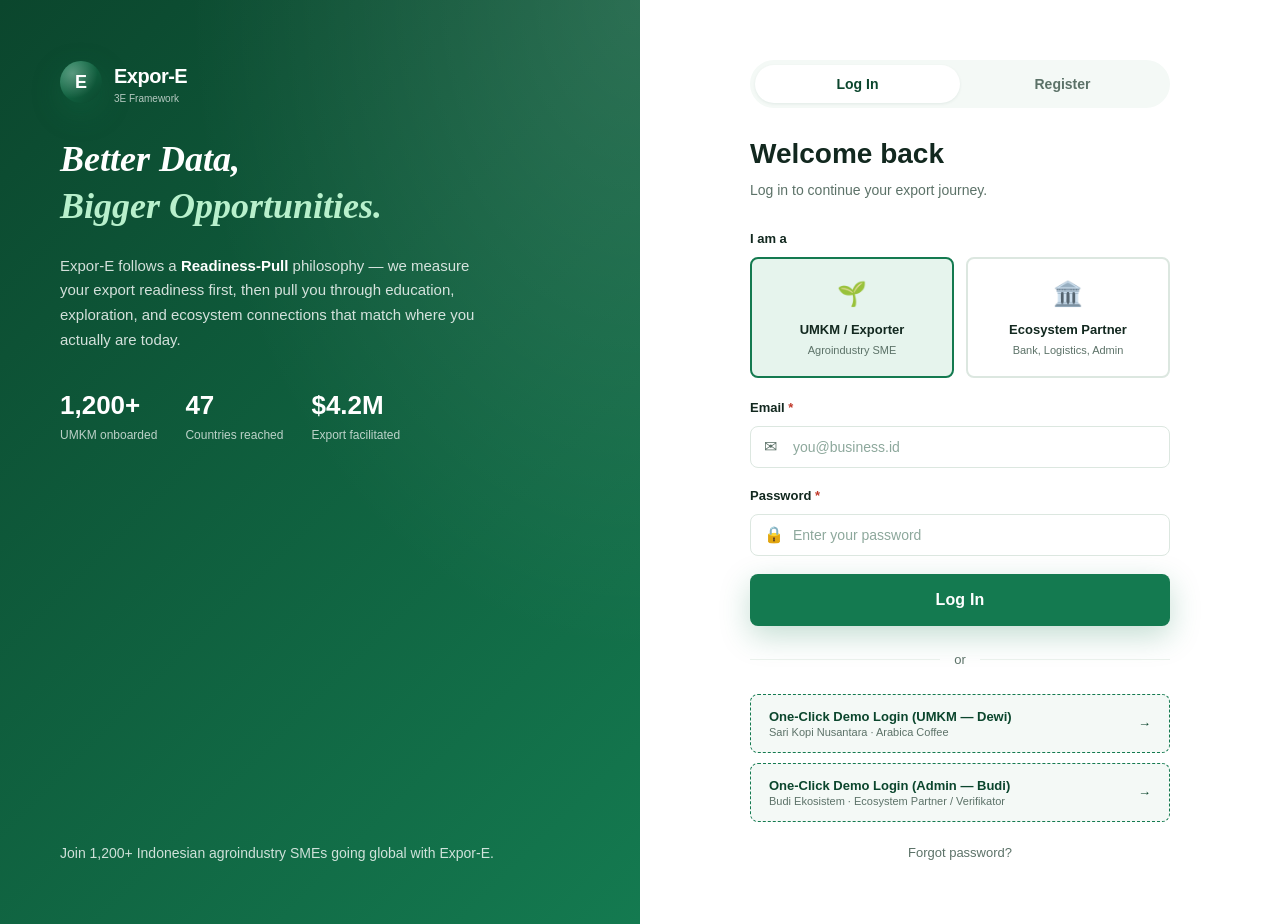
==== commit 4c427600: "update" ====
--- a/admin.html
+++ b/admin.html
@@ -1,12 +1,15 @@
 <!DOCTYPE html>
 <html lang="en">
+
 <head>
   <meta charset="UTF-8">
   <meta name="viewport" content="width=device-width, initial-scale=1.0">
   <title>Expor-E — Admin Dashboard</title>
-  <meta name="description" content="Ecosystem partner dashboard for Expor-E — verify certifications, approve financing, manage logistics, and oversee 1,248 UMKMs nationwide.">
+  <meta name="description"
+    content="Ecosystem partner dashboard for Expor-E — verify certifications, approve financing, manage logistics, and oversee 1,248 UMKMs nationwide.">
   <link rel="stylesheet" href="style.css">
 </head>
+
 <body>
   <div class="app-shell">
     <!-- ============ SIDEBAR ============ -->
@@ -29,30 +32,30 @@
 
       <div class="sidebar-nav-section">Main</div>
       <a href="admin.html" class="sidebar-link active">
-        <span class="ic">📊</span><span class="lbl">Admin Dashboard</span>
+        </span><span class="lbl">Admin Dashboard</span>
       </a>
 
       <div class="sidebar-nav-section">Verifications</div>
       <a href="#certifications" class="sidebar-link">
-        <span class="ic">✅</span><span class="lbl">Verifications</span>
+        </span><span class="lbl">Verifications</span>
       </a>
       <a href="#certifications" class="sidebar-sublink">Certifications</a>
       <a href="#financing" class="sidebar-sublink">Financing Requests</a>
 
       <div class="sidebar-nav-section">Operations</div>
       <a href="#logistics" class="sidebar-link">
-        <span class="ic">🚚</span><span class="lbl">Logistics Control</span>
+        </span><span class="lbl">Logistics Control</span>
       </a>
       <a href="#registry" class="sidebar-link">
-        <span class="ic">🏢</span><span class="lbl">UMKM Registry</span>
+        </span><span class="lbl">UMKM Registry</span>
       </a>
       <a href="#reports" class="sidebar-link">
-        <span class="ic">📈</span><span class="lbl">Reports</span>
+        </span><span class="lbl">Reports</span>
       </a>
 
       <div class="sidebar-footer">
         <a href="#" onclick="ExporE.logout(); return false;" class="sidebar-link">
-          <span class="ic">🚪</span><span class="lbl">Logout</span>
+          </span><span class="lbl">Logout</span>
         </a>
       </div>
     </aside>
@@ -61,25 +64,33 @@
     <main class="app-main">
       <!-- HEADER -->
       <header class="app-header">
-      <button class="sidebar-toggle" onclick="ExporE.toggleSidebar()" aria-label="Open sidebar">
-        <svg width="22" height="22" viewBox="0 0 24 24" fill="none" stroke="currentColor" stroke-width="2.5" stroke-linecap="round"><line x1="3" y1="6" x2="21" y2="6"/><line x1="3" y1="12" x2="21" y2="12"/><line x1="3" y1="18" x2="21" y2="18"/></svg>
-      </button>
+        <button class="sidebar-toggle" onclick="ExporE.toggleSidebar()" aria-label="Open sidebar">
+          <svg width="22" height="22" viewBox="0 0 24 24" fill="none" stroke="currentColor" stroke-width="2.5"
+            stroke-linecap="round">
+            <line x1="3" y1="6" x2="21" y2="6" />
+            <line x1="3" y1="12" x2="21" y2="12" />
+            <line x1="3" y1="18" x2="21" y2="18" />
+          </svg>
+        </button>
         <div>
           <h1>Welcome back, <span data-user-name>Budi</span></h1>
-          <div class="sub">You're managing verifications, financing approvals, and logistics status for 1,248 UMKMs nationwide.</div>
+          <div class="sub">You're managing verifications, financing approvals, and logistics status for 1,248 UMKMs
+            nationwide.</div>
         </div>
         <div class="app-header-actions">
           <button class="bell-btn" aria-label="Notifications">
             <span>🔔</span><span class="dot"></span>
           </button>
-          <div class="sidebar-avatar" data-user-initial style="width: 42px; height: 42px; box-shadow: var(--shadow-sm);">B</div>
+          <div class="sidebar-avatar" data-user-initial
+            style="width: 42px; height: 42px; box-shadow: var(--shadow-sm);">B</div>
         </div>
       </header>
 
       <!-- NOTICE BANNER -->
       <div class="notice-banner mb-24">
         <span class="ic">🌐</span>
-        <span>Live overview of national agroindustry export readiness — approve certifications, financing, and update shipment statuses.</span>
+        <span>Live overview of national agroindustry export readiness — approve certifications, financing, and update
+          shipment statuses.</span>
       </div>
 
       <!-- ADMIN STAT CARDS -->
@@ -130,7 +141,7 @@
             <div class="flex-col gap-16">
               <div>
                 <div class="progress-row">
-                  <span class="lbl">☕ Coffee (Arabica + Robusta)</span>
+                  <span class="lbl">Coffee (Arabica + Robusta)</span>
                   <span class="val">68%</span>
                 </div>
                 <div class="progress progress-lg">
@@ -140,7 +151,7 @@
               </div>
               <div>
                 <div class="progress-row">
-                  <span class="lbl">🥥 Palm Oil</span>
+                  <span class="lbl">Palm Oil</span>
                   <span class="val">72%</span>
                 </div>
                 <div class="progress progress-lg">
@@ -150,17 +161,18 @@
               </div>
               <div>
                 <div class="progress-row">
-                  <span class="lbl">🍬 Coconut Sugar</span>
+                  <span class="lbl">Coconut Sugar</span>
                   <span class="val">54%</span>
                 </div>
                 <div class="progress progress-lg">
                   <div class="progress-bar warning" style="width: 54%;"></div>
                 </div>
-                <div class="text-muted" style="font-size: 12px; margin-top: 6px;">186 UMKMs · Top market: Netherlands</div>
+                <div class="text-muted" style="font-size: 12px; margin-top: 6px;">186 UMKMs · Top market: Netherlands
+                </div>
               </div>
               <div>
                 <div class="progress-row">
-                  <span class="lbl">🌶️ Pepper</span>
+                  <span class="lbl">Pepper</span>
                   <span class="val">48%</span>
                 </div>
                 <div class="progress progress-lg">
@@ -252,10 +264,13 @@
           </div>
           <div class="flex gap-12 items-center">
             <div class="input-icon">
-              <span class="ic">🔍</span>
-              <input class="form-control" type="text" placeholder="Search UMKM..." style="width: 200px; padding: 8px 12px 8px 36px; font-size: 13px;" oninput="filterUmkmRegistry(this.value)">
-            </div>
-            <button class="btn btn-primary btn-sm" onclick="ExporE.showToast('Export registry as CSV (demo).', 'success');">⬇ Export</button>
+              <span class="ic"></span>
+              <input class="form-control" type="text" placeholder="Search UMKM..."
+                style="width: 200px; padding: 8px 12px 8px 36px; font-size: 13px;"
+                oninput="filterUmkmRegistry(this.value)">
+            </div>
+            <button class="btn btn-primary btn-sm"
+              onclick="ExporE.showToast('Export registry as CSV (demo).', 'success');">⬇ Export</button>
           </div>
         </div>
         <div class="table-wrap">
@@ -272,14 +287,79 @@
               </tr>
             </thead>
             <tbody>
-              <tr data-umkm-row><td class="cell-strong">Sari Kopi Nusantara</td><td>☕ Arabica Coffee</td><td class="cell-muted">Aceh Gayo</td><td><strong class="text-emerald">64%</strong></td><td><span class="badge badge-success">Halal</span> <span class="badge badge-warning">HACCP</span></td><td><span class="badge badge-success">Active</span></td><td class="cell-muted">2026-08-12</td></tr>
-              <tr data-umkm-row><td class="cell-strong">Kreasi Lada Lampung</td><td>🌶️ Black Pepper</td><td class="cell-muted">Lampung</td><td><strong>58%</strong></td><td><span class="badge badge-warning">ISO 22000</span></td><td><span class="badge badge-success">Active</span></td><td class="cell-muted">2026-08-20</td></tr>
-              <tr data-umkm-row><td class="cell-strong">Gula Aren Asli</td><td>🥥 Coconut Sugar</td><td class="cell-muted">Banten</td><td><strong class="text-emerald">71%</strong></td><td><span class="badge badge-success">Organic</span> <span class="badge badge-warning">Fair Trade</span></td><td><span class="badge badge-success">Active</span></td><td class="cell-muted">2026-09-03</td></tr>
-              <tr data-umkm-row><td class="cell-strong">Teh Hijau Wonosobo</td><td>🍵 Green Tea</td><td class="cell-muted">Central Java</td><td><strong>52%</strong></td><td><span class="badge badge-warning">Halal</span></td><td><span class="badge badge-warning">Onboarding</span></td><td class="cell-muted">2026-10-22</td></tr>
-              <tr data-umkm-row><td class="cell-strong">Kriya Bambu Jepara</td><td>🧺 Handicraft</td><td class="cell-muted">Jepara</td><td><strong class="text-emerald">76%</strong></td><td><span class="badge badge-success">FDA</span> <span class="badge badge-success">ISO 9001</span></td><td><span class="badge badge-success">Active</span></td><td class="cell-muted">2026-07-15</td></tr>
-              <tr data-umkm-row><td class="cell-strong">Sawit Mandiri Riau</td><td>🌴 Palm Oil</td><td class="cell-muted">Riau</td><td><strong>67%</strong></td><td><span class="badge badge-success">RSPO</span> <span class="badge badge-warning">ISPO</span></td><td><span class="badge badge-success">Active</span></td><td class="cell-muted">2026-06-28</td></tr>
-              <tr data-umkm-row><td class="cell-strong">Kopi Robusta Lampung</td><td>☕ Robusta Coffee</td><td class="cell-muted">Lampung</td><td><strong>61%</strong></td><td><span class="badge badge-success">Halal</span></td><td><span class="badge badge-success">Active</span></td><td class="cell-muted">2026-09-18</td></tr>
-              <tr data-umkm-row><td class="cell-strong">Teh Hitam Wonosobo</td><td>🍵 Black Tea</td><td class="cell-muted">Central Java</td><td><strong>49%</strong></td><td><span class="badge badge-muted">None</span></td><td><span class="badge badge-warning">Onboarding</span></td><td class="cell-muted">2026-10-25</td></tr>
+              <tr data-umkm-row>
+                <td class="cell-strong">Sari Kopi Nusantara</td>
+                <td>Arabica Coffee</td>
+                <td class="cell-muted">Aceh Gayo</td>
+                <td><strong class="text-emerald">64%</strong></td>
+                <td><span class="badge badge-success">Halal</span> <span class="badge badge-warning">HACCP</span></td>
+                <td><span class="badge badge-success">Active</span></td>
+                <td class="cell-muted">2026-08-12</td>
+              </tr>
+              <tr data-umkm-row>
+                <td class="cell-strong">Kreasi Lada Lampung</td>
+                <td>Black Pepper</td>
+                <td class="cell-muted">Lampung</td>
+                <td><strong>58%</strong></td>
+                <td><span class="badge badge-warning">ISO 22000</span></td>
+                <td><span class="badge badge-success">Active</span></td>
+                <td class="cell-muted">2026-08-20</td>
+              </tr>
+              <tr data-umkm-row>
+                <td class="cell-strong">Gula Aren Asli</td>
+                <td>Coconut Sugar</td>
+                <td class="cell-muted">Banten</td>
+                <td><strong class="text-emerald">71%</strong></td>
+                <td><span class="badge badge-success">Organic</span> <span class="badge badge-warning">Fair Trade</span>
+                </td>
+                <td><span class="badge badge-success">Active</span></td>
+                <td class="cell-muted">2026-09-03</td>
+              </tr>
+              <tr data-umkm-row>
+                <td class="cell-strong">Teh Hijau Wonosobo</td>
+                <td>Green Tea</td>
+                <td class="cell-muted">Central Java</td>
+                <td><strong>52%</strong></td>
+                <td><span class="badge badge-warning">Halal</span></td>
+                <td><span class="badge badge-warning">Onboarding</span></td>
+                <td class="cell-muted">2026-10-22</td>
+              </tr>
+              <tr data-umkm-row>
+                <td class="cell-strong">Kriya Bambu Jepara</td>
+                <td> Handicraft</td>
+                <td class="cell-muted">Jepara</td>
+                <td><strong class="text-emerald">76%</strong></td>
+                <td><span class="badge badge-success">FDA</span> <span class="badge badge-success">ISO 9001</span></td>
+                <td><span class="badge badge-success">Active</span></td>
+                <td class="cell-muted">2026-07-15</td>
+              </tr>
+              <tr data-umkm-row>
+                <td class="cell-strong">Sawit Mandiri Riau</td>
+                <td>Palm Oil</td>
+                <td class="cell-muted">Riau</td>
+                <td><strong>67%</strong></td>
+                <td><span class="badge badge-success">RSPO</span> <span class="badge badge-warning">ISPO</span></td>
+                <td><span class="badge badge-success">Active</span></td>
+                <td class="cell-muted">2026-06-28</td>
+              </tr>
+              <tr data-umkm-row>
+                <td class="cell-strong">Kopi Robusta Lampung</td>
+                <td>Robusta Coffee</td>
+                <td class="cell-muted">Lampung</td>
+                <td><strong>61%</strong></td>
+                <td><span class="badge badge-success">Halal</span></td>
+                <td><span class="badge badge-success">Active</span></td>
+                <td class="cell-muted">2026-09-18</td>
+              </tr>
+              <tr data-umkm-row>
+                <td class="cell-strong">Teh Hitam Wonosobo</td>
+                <td>Black Tea</td>
+                <td class="cell-muted">Central Java</td>
+                <td><strong>49%</strong></td>
+                <td><span class="badge badge-muted">None</span></td>
+                <td><span class="badge badge-warning">Onboarding</span></td>
+                <td class="cell-muted">2026-10-25</td>
+              </tr>
             </tbody>
           </table>
         </div>
@@ -300,31 +380,32 @@
               <option>Last quarter</option>
               <option>This year</option>
             </select>
-            <button class="btn btn-primary btn-sm" onclick="ExporE.showToast('Report generated & downloaded (demo).', 'success');">⬇ Generate Report</button>
+            <button class="btn btn-primary btn-sm"
+              onclick="ExporE.showToast('Report generated & downloaded (demo).', 'success');">⬇ Generate Report</button>
           </div>
         </div>
 
         <div class="kpi-grid mb-24">
           <div class="kpi-card">
-            <div class="kpi-icon green">💰</div>
+            
             <div class="kpi-num">$4.2M</div>
             <div class="kpi-lbl">Total Export Facilitated</div>
             <div class="kpi-trend up">▲ 18% vs last month</div>
           </div>
           <div class="kpi-card">
-            <div class="kpi-icon blue">📦</div>
+           
             <div class="kpi-num">342</div>
             <div class="kpi-lbl">Shipments This Month</div>
             <div class="kpi-trend up">▲ 12% vs last month</div>
           </div>
           <div class="kpi-card">
-            <div class="kpi-icon gold">✅</div>
+            
             <div class="kpi-num">87%</div>
             <div class="kpi-lbl">Cert Approval Rate</div>
             <div class="kpi-trend up">▲ 3% vs last month</div>
           </div>
           <div class="kpi-card">
-            <div class="kpi-icon red">⏱️</div>
+          
             <div class="kpi-num">2.3d</div>
             <div class="kpi-lbl">Avg Processing Time</div>
             <div class="kpi-trend up">▼ 0.5d faster</div>
@@ -334,28 +415,46 @@
         <h4 class="mb-16">Top Export Commodities (This Quarter)</h4>
         <div class="grid grid-2 mb-24">
           <div class="progress-row">
-            <div class="flex justify-between mb-8"><span class="fw-600 fs-14">☕ Coffee (Arabica + Robusta)</span><span class="text-emerald fw-700">$1.8M · 412 UMKMs</span></div>
-            <div class="progress progress-lg"><div class="progress-bar" style="width: 92%;"></div></div>
+            <div class="flex justify-between mb-8"><span class="fw-600 fs-14"> Coffee (Arabica + Robusta)</span><span
+                class="text-emerald fw-700">$1.8M · 412 UMKMs</span></div>
+            <div class="progress progress-lg">
+              <div class="progress-bar" style="width: 92%;"></div>
+            </div>
           </div>
           <div class="progress-row">
-            <div class="flex justify-between mb-8"><span class="fw-600 fs-14">🌴 Palm Oil</span><span class="text-emerald fw-700">$1.2M · 287 UMKMs</span></div>
-            <div class="progress progress-lg"><div class="progress-bar" style="width: 78%;"></div></div>
+            <div class="flex justify-between mb-8"><span class="fw-600 fs-14"> Palm Oil</span><span
+                class="text-emerald fw-700">$1.2M · 287 UMKMs</span></div>
+            <div class="progress progress-lg">
+              <div class="progress-bar" style="width: 78%;"></div>
+            </div>
           </div>
           <div class="progress-row">
-            <div class="flex justify-between mb-8"><span class="fw-600 fs-14">🥥 Coconut Sugar</span><span class="text-emerald fw-700">$480K · 156 UMKMs</span></div>
-            <div class="progress progress-lg"><div class="progress-bar" style="width: 54%;"></div></div>
+            <div class="flex justify-between mb-8"><span class="fw-600 fs-14"> Coconut Sugar</span><span
+                class="text-emerald fw-700">$480K · 156 UMKMs</span></div>
+            <div class="progress progress-lg">
+              <div class="progress-bar" style="width: 54%;"></div>
+            </div>
           </div>
           <div class="progress-row">
-            <div class="flex justify-between mb-8"><span class="fw-600 fs-14">🌶️ Pepper</span><span class="text-emerald fw-700">$320K · 98 UMKMs</span></div>
-            <div class="progress progress-lg"><div class="progress-bar" style="width: 41%;"></div></div>
+            <div class="flex justify-between mb-8"><span class="fw-600 fs-14"> Pepper</span><span
+                class="text-emerald fw-700">$320K · 98 UMKMs</span></div>
+            <div class="progress progress-lg">
+              <div class="progress-bar" style="width: 41%;"></div>
+            </div>
           </div>
           <div class="progress-row">
-            <div class="flex justify-between mb-8"><span class="fw-600 fs-14">🍵 Tea</span><span class="text-emerald fw-700">$240K · 142 UMKMs</span></div>
-            <div class="progress progress-lg"><div class="progress-bar" style="width: 35%;"></div></div>
+            <div class="flex justify-between mb-8"><span class="fw-600 fs-14"> Tea</span><span
+                class="text-emerald fw-700">$240K · 142 UMKMs</span></div>
+            <div class="progress progress-lg">
+              <div class="progress-bar" style="width: 35%;"></div>
+            </div>
           </div>
           <div class="progress-row">
-            <div class="flex justify-between mb-8"><span class="fw-600 fs-14">🧺 Handicraft</span><span class="text-emerald fw-700">$160K · 153 UMKMs</span></div>
-            <div class="progress progress-lg"><div class="progress-bar" style="width: 28%;"></div></div>
+            <div class="flex justify-between mb-8"><span class="fw-600 fs-14"> Handicraft</span><span
+                class="text-emerald fw-700">$160K · 153 UMKMs</span></div>
+            <div class="progress progress-lg">
+              <div class="progress-bar" style="width: 28%;"></div>
+            </div>
           </div>
         </div>
 
@@ -363,14 +462,50 @@
         <div class="table-wrap">
           <table class="data-table">
             <thead>
-              <tr><th>Country</th><th>Shipments</th><th>Total Value</th><th>Avg Readiness</th><th>Growth</th></tr>
+              <tr>
+                <th>Country</th>
+                <th>Shipments</th>
+                <th>Total Value</th>
+                <th>Avg Readiness</th>
+                <th>Growth</th>
+              </tr>
             </thead>
             <tbody>
-              <tr><td class="cell-strong">🇯🇵 Japan</td><td>87</td><td>$1.4M</td><td><strong class="text-emerald">72%</strong></td><td><span class="badge badge-success">+8.6%</span></td></tr>
-              <tr><td class="cell-strong">🇩🇪 Germany</td><td>64</td><td>$980K</td><td><strong>68%</strong></td><td><span class="badge badge-success">+4.9%</span></td></tr>
-              <tr><td class="cell-strong">🇮🇳 India</td><td>52</td><td>$720K</td><td><strong>65%</strong></td><td><span class="badge badge-success">+6.3%</span></td></tr>
-              <tr><td class="cell-strong">🇳🇱 Netherlands</td><td>48</td><td>$560K</td><td><strong class="text-emerald">71%</strong></td><td><span class="badge badge-success">+5.7%</span></td></tr>
-              <tr><td class="cell-strong">🇺🇸 United States</td><td>41</td><td>$340K</td><td><strong>63%</strong></td><td><span class="badge badge-success">+7.2%</span></td></tr>
+              <tr>
+                <td class="cell-strong">🇯🇵 Japan</td>
+                <td>87</td>
+                <td>$1.4M</td>
+                <td><strong class="text-emerald">72%</strong></td>
+                <td><span class="badge badge-success">+8.6%</span></td>
+              </tr>
+              <tr>
+                <td class="cell-strong">🇩🇪 Germany</td>
+                <td>64</td>
+                <td>$980K</td>
+                <td><strong>68%</strong></td>
+                <td><span class="badge badge-success">+4.9%</span></td>
+              </tr>
+              <tr>
+                <td class="cell-strong">🇮🇳 India</td>
+                <td>52</td>
+                <td>$720K</td>
+                <td><strong>65%</strong></td>
+                <td><span class="badge badge-success">+6.3%</span></td>
+              </tr>
+              <tr>
+                <td class="cell-strong">🇳🇱 Netherlands</td>
+                <td>48</td>
+                <td>$560K</td>
+                <td><strong class="text-emerald">71%</strong></td>
+                <td><span class="badge badge-success">+5.7%</span></td>
+              </tr>
+              <tr>
+                <td class="cell-strong">🇺🇸 United States</td>
+                <td>41</td>
+                <td>$340K</td>
+                <td><strong>63%</strong></td>
+                <td><span class="badge badge-success">+7.2%</span></td>
+              </tr>
             </tbody>
           </table>
         </div>
@@ -419,25 +554,25 @@
         </p>
         <div class="grid grid-2">
           <div class="kpi-card">
-            <div class="kpi-icon green">✅</div>
+            
             <div class="kpi-num">87%</div>
             <div class="kpi-lbl">Approval Rate</div>
             <div class="kpi-trend up">↗ +4% MoM</div>
           </div>
           <div class="kpi-card">
-            <div class="kpi-icon blue">⏱️</div>
+            
             <div class="kpi-num">2.3 <span style="font-size: 14px;">days</span></div>
             <div class="kpi-lbl">Avg Processing Time</div>
             <div class="kpi-trend up">↗ -0.5 days</div>
           </div>
           <div class="kpi-card">
-            <div class="kpi-icon gold">💰</div>
+            
             <div class="kpi-num">$4.2M</div>
             <div class="kpi-lbl">Total Facilitated</div>
             <div class="kpi-trend up">↗ +22% QoQ</div>
           </div>
           <div class="kpi-card">
-            <div class="kpi-icon green">👥</div>
+           
             <div class="kpi-num">24</div>
             <div class="kpi-lbl">Active Verifiers</div>
             <div class="kpi-trend up">↗ +3 onboarded</div>
@@ -455,7 +590,7 @@
     // UMKM Registry search filter
     function filterUmkmRegistry(query) {
       var q = query.toLowerCase().trim();
-      document.querySelectorAll('[data-umkm-row]').forEach(function(row) {
+      document.querySelectorAll('[data-umkm-row]').forEach(function (row) {
         var text = row.textContent.toLowerCase();
         row.style.display = (!q || text.indexOf(q) !== -1) ? '' : 'none';
       });
@@ -463,8 +598,8 @@
     window.filterUmkmRegistry = filterUmkmRegistry;
 
     // Smooth-scroll for sidebar anchor links (#certifications, #financing, #logistics, #registry, #reports)
-    document.querySelectorAll('.sidebar-link[href^="#"], .sidebar-sublink[href^="#"]').forEach(function(link) {
-      link.addEventListener('click', function(e) {
+    document.querySelectorAll('.sidebar-link[href^="#"], .sidebar-sublink[href^="#"]').forEach(function (link) {
+      link.addEventListener('click', function (e) {
         var href = this.getAttribute('href');
         if (href && href.length > 1) {
           var target = document.querySelector(href);
@@ -474,11 +609,12 @@
             // Briefly highlight the target card
             target.style.transition = 'box-shadow 0.4s';
             target.style.boxShadow = '0 0 0 3px var(--emerald), var(--shadow-lg)';
-            setTimeout(function() { target.style.boxShadow = ''; }, 1200);
+            setTimeout(function () { target.style.boxShadow = ''; }, 1200);
           }
         }
       });
     });
   </script>
 </body>
-</html>
+
+</html>
--- a/style.css
+++ b/style.css
@@ -34,7 +34,7 @@
 
 /* ---------- 2. RESET & BASE ---------- */
 *, *::before, *::after { box-sizing: border-box; margin: 0; padding: 0; }
-html { scroll-behavior: smooth; -webkit-text-size-adjust: 100%; }
+html { scroll-behavior: smooth; -webkit-text-size-adjust: 100%; overflow-x: hidden; max-width: 100vw; width: 100%; }
 body {
   font-family: var(--font-sans);
   color: var(--text-dark);
@@ -42,7 +42,54 @@
   line-height: 1.6;
   font-size: 15px;
   -webkit-font-smoothing: antialiased;
-}
+  overflow-x: hidden; max-width: 100vw; width: 100%;
+}
+img, video, iframe, table { max-width: 100%; }
+input, select, textarea, button { font-family: inherit; font-size: inherit; }
+
+/* ---------- 2.5 OVERFLOW PREVENTION (CRITICAL) ---------- */
+/* Prevent horizontal overflow on all screen sizes */
+.app-shell, .app-main, .app-sidebar, .container, .nav-inner,
+.hero-inner, .footer-grid, .auth-page, .onboard-page {
+  max-width: 100vw; overflow-x: hidden;
+}
+/* All cards must be able to shrink below content size */
+.card, .card-pad, .card-pad-sm, .card-pad-lg, .card-feature,
+.kpi-card, .stat-card, .market-card, .partner-card, .module-card,
+.next-step-card, .admin-stat-card, .sustain-item, .lesson-row,
+.commodity-card, .role-card, .form-check, .ai-panel, .market-reco-card,
+.tracking-event, .route-map, .notice-banner, .toast {
+  min-width: 0; max-width: 100%; box-sizing: border-box;
+}
+/* All grid/flex children must allow shrinking */
+.grid > *, .grid-2 > *, .grid-3 > *, .grid-4 > *,
+.kpi-grid > *, .stats-grid > *, .footer-grid > *,
+.flex > *, .flex-col > * {
+  min-width: 0; box-sizing: border-box;
+}
+/* Tables: contained scroll, never push parent wider */
+.table-wrap, div[class*="table"] {
+  width: 100%; max-width: 100%; overflow-x: auto;
+  -webkit-overflow-scrolling: touch; box-sizing: border-box;
+}
+table { max-width: 100%; box-sizing: border-box; }
+/* Steppers: horizontal scroll containment */
+.stepper, .onboard-stepper {
+  overflow-x: auto; max-width: 100%; -webkit-overflow-scrolling: touch;
+  box-sizing: border-box;
+}
+/* Progress containers: flexible, never fixed overflow */
+.progress, .progress-row, .next-step-progress, .module-progress {
+  max-width: 100%; box-sizing: border-box;
+}
+
+html, body { overflow-x: hidden; max-width: 100vw; width: 100%; }
+.app-shell, .app-main, .container, .nav-inner, .hero-inner, .footer-grid, .auth-page, .onboard-page { max-width: 100vw; overflow-x: hidden; }
+.card, .card-pad, .card-feature, .kpi-card, .stat-card, .market-card, .partner-card, .module-card, .next-step-card, .admin-stat-card, .sustain-item, .lesson-row, .commodity-card, .role-card, .form-check, .market-reco-card { min-width: 0; max-width: 100%; box-sizing: border-box; }
+.grid > *, .grid-2 > *, .grid-3 > *, .grid-4 > *, .kpi-grid > *, .stats-grid > *, .footer-grid > *, .flex > * { min-width: 0; box-sizing: border-box; }
+.table-wrap { width: 100%; max-width: 100%; overflow-x: auto; -webkit-overflow-scrolling: touch; }
+.stepper, .onboard-stepper { overflow-x: auto; max-width: 100%; -webkit-overflow-scrolling: touch; }
+
 img { max-width: 100%; display: block; }
 a { color: var(--emerald); text-decoration: none; transition: color 0.2s; }
 a:hover { color: var(--emerald-dark); }
@@ -369,7 +416,7 @@
 .progress-bar.info { background: linear-gradient(90deg, var(--info), #6BA8D6); }
 .progress-lg { height: 12px; }
 .progress-sm { height: 6px; }
-.progress-row { display: flex; align-items: center; justify-content: space-between; margin-bottom: 8px; }
+.progress-row { display: flex; align-items: center; justify-content: space-between; margin-bottom: 8px; gap: 8px; flex-wrap: wrap; width: 100%; }
 .progress-row .lbl { font-size: 13px; font-weight: 600; color: var(--text-dark); }
 .progress-row .val { font-size: 13px; font-weight: 700; color: var(--emerald); }
 
@@ -468,6 +515,15 @@
 .stepper-vertical .step { flex: none; min-height: 60px; }
 .stepper-vertical .step-line { width: 2px; height: 32px; margin: 4px 0 4px 17px; }
 
+/* Current step name indicator (shown below stepper on mobile) */
+.stepper-current-label {
+  display: none; margin-top: 12px; padding: 8px 14px;
+  background: var(--mint-soft); border-radius: var(--radius-sm);
+  font-size: 13px; font-weight: 600; color: var(--emerald-dark);
+  text-align: center;
+}
+.stepper-current-label .ic { margin-right: 6px; }
+
 /* ---------- 18. MODAL ---------- */
 .modal-overlay {
   position: fixed; inset: 0; background: rgba(11, 70, 45, 0.55);
@@ -479,19 +535,20 @@
 .modal-overlay.show { opacity: 1; visibility: visible; }
 .modal {
   background: var(--white); border-radius: var(--radius-lg);
-  max-width: 560px; width: 100%; max-height: 90vh; overflow-y: auto;
+  max-width: 560px; width: 100%; max-height: 90vh;
+  display: flex; flex-direction: column; overflow: hidden;
   box-shadow: var(--shadow-lg); transform: translateY(20px) scale(0.98);
   transition: transform 0.3s;
 }
 .modal-overlay.show .modal { transform: translateY(0) scale(1); }
 .modal-lg { max-width: 760px; }
-.modal-header { display: flex; align-items: flex-start; justify-content: space-between; padding: 24px 28px; border-bottom: 1px solid var(--border-soft); gap: 16px; }
+.modal-header { display: flex; align-items: flex-start; justify-content: space-between; padding: 24px 28px; border-bottom: 1px solid var(--border-soft); gap: 16px; flex-shrink: 0; }
 .modal-title { font-size: 20px; font-weight: 800; color: var(--text-dark); }
 .modal-subtitle { font-size: 13px; color: var(--muted); margin-top: 4px; }
 .modal-close { width: 36px; height: 36px; border-radius: 50%; background: var(--mint-bg); color: var(--muted); font-size: 18px; flex-shrink: 0; transition: all 0.2s; }
 .modal-close:hover { background: var(--danger); color: var(--white); }
-.modal-body { padding: 24px 28px; }
-.modal-footer { padding: 20px 28px; border-top: 1px solid var(--border-soft); display: flex; gap: 12px; justify-content: flex-end; background: var(--mint-bg); border-radius: 0 0 var(--radius-lg) var(--radius-lg); }
+.modal-body { padding: 24px 28px; flex: 1 1 auto; overflow-y: auto; -webkit-overflow-scrolling: touch; }
+.modal-footer { padding: 20px 28px; border-top: 1px solid var(--border-soft); display: flex; gap: 12px; justify-content: flex-end; background: var(--mint-bg); border-radius: 0 0 var(--radius-lg) var(--radius-lg); flex-shrink: 0; }
 
 /* ---------- 19. FOOTER ---------- */
 .footer {
@@ -620,7 +677,7 @@
 .next-step-info { flex: 1; min-width: 0; }
 .next-step-title { font-size: 14px; font-weight: 600; color: var(--text-dark); }
 .next-step-sub { font-size: 12px; color: var(--muted); margin-top: 2px; }
-.next-step-progress { width: 120px; flex-shrink: 0; }
+.next-step-progress { width: 120px; flex: 0 0 120px; min-width: 0; max-width: 100%; }
 .next-step-arrow { color: var(--emerald); font-size: 18px; }
 
 .market-reco-card {
@@ -811,7 +868,7 @@
 .module-title { font-size: 16px; font-weight: 700; margin-top: 6px; line-height: 1.35; }
 .module-desc { font-size: 13px; color: var(--muted); margin-top: 8px; flex: 1; }
 .module-foot { display: flex; align-items: center; justify-content: space-between; margin-top: 14px; padding-top: 14px; border-top: 1px solid var(--border-soft); }
-.module-progress { width: 100px; }
+.module-progress { width: 100%; max-width: 120px; min-width: 0; flex: 0 0 auto; }
 .lesson-row {
   display: flex; align-items: center; gap: 14px; padding: 14px;
   border-radius: var(--radius-sm); border: 1px solid var(--border-soft);
@@ -906,39 +963,34 @@
 .toast.error { background: var(--danger); }
 .toast.warning { background: var(--warning); }
 
-/* ---------- 30.5 MOBILE TOGGLES & OVERLAY ---------- */
-.sidebar-toggle {
-  display: none; width: 42px; height: 42px; border-radius: 12px;
-  background: var(--mint-soft); color: var(--emerald-dark);
-  align-items: center; justify-content: center; flex-shrink: 0;
-  transition: all 0.2s; border: 1px solid var(--border-soft);
-}
-.sidebar-toggle:hover { background: var(--emerald); color: var(--white); }
+/* Mobile toggles & overlay */
+.sidebar-toggle { display: none; width: 42px; height: 42px; border-radius: 12px; background: var(--mint-soft); color: var(--emerald-dark); align-items: center; justify-content: center; flex-shrink: 0; border: 1px solid var(--border-soft); }
 .sidebar-toggle svg { width: 22px; height: 22px; }
-
-.mobile-nav-toggle {
-  display: none; width: 42px; height: 42px; border-radius: 12px;
-  background: var(--mint-soft); color: var(--emerald-dark);
-  align-items: center; justify-content: center; flex-shrink: 0;
-  transition: all 0.2s; border: 1px solid var(--border-soft);
-}
-.mobile-nav-toggle:hover { background: var(--emerald); color: var(--white); }
+.mobile-nav-toggle { display: none; width: 42px; height: 42px; border-radius: 12px; background: var(--mint-soft); color: var(--emerald-dark); align-items: center; justify-content: center; flex-shrink: 0; border: 1px solid var(--border-soft); }
 .mobile-nav-toggle svg { width: 22px; height: 22px; }
-
-.sidebar-overlay {
-  display: none; position: fixed; inset: 0; z-index: 199;
-  background: rgba(11, 70, 45, 0.5); backdrop-filter: blur(3px);
-  opacity: 0; transition: opacity 0.3s;
-}
-.sidebar-overlay.show { display: block; opacity: 1; }
-
-.nav-backdrop {
-  display: none; position: fixed; inset: 0; z-index: 99;
-  background: rgba(11, 70, 45, 0.4); backdrop-filter: blur(2px);
-}
+.sidebar-overlay { display: none; position: fixed; inset: 0; z-index: 199; background: rgba(11,70,45,0.5); backdrop-filter: blur(3px); }
+.sidebar-overlay.show { display: block; }
+.nav-backdrop { display: none; position: fixed; inset: 0; z-index: 99; background: rgba(11,70,45,0.4); }
 .nav-backdrop.show { display: block; }
+.stepper-current-label { display: none; margin-top: 12px; padding: 8px 14px; background: var(--mint-soft); border-radius: var(--radius-sm); font-size: 13px; font-weight: 600; color: var(--emerald-dark); text-align: center; }
+.stepper-current-label .ic { margin-right: 6px; }
 
 /* ---------- 31. RESPONSIVE ---------- */
+
+/* Critical: override ALL inline grid-template-columns on tablet/mobile */
+@media (max-width: 992px) {
+  div[style*="grid-template-columns"][style*="320px"],
+  div[style*="minmax(0, 1fr)"],
+  div[style*="grid-template-columns"][style*="1fr"][style*="320px"],
+  .grid[style*="grid-template-columns"],
+  main .grid[style*="grid-template-columns"] {
+    grid-template-columns: 1fr !important;
+    gap: 20px !important;
+  }
+  .grid-2, .grid-3 { grid-template-columns: 1fr; }
+  .app-main { padding: 20px 16px; }
+}
+
 @media (max-width: 1100px) {
   .grid-4 { grid-template-columns: repeat(2, 1fr); }
   .stats-grid { grid-template-columns: repeat(2, 1fr); }
@@ -950,8 +1002,35 @@
   .auth-visual { display: none; }
   .onboard-page { grid-template-columns: 1fr; }
   .onboard-sidebar { position: relative; height: auto; padding: 28px 24px; }
-  .app-main { padding: 24px 28px; }
-}
+  .app-main { padding: 24px 20px; }
+}
+  /* Compact stepper: hide labels, smaller circles, even lines via ::after */
+  .stepper {
+    display: flex; align-items: center; justify-content: space-between;
+    gap: 0; overflow: visible; padding: 4px 0 0;
+  }
+  .step {
+    flex: 1; min-width: 0;
+    display: flex; align-items: center; justify-content: center;
+    position: relative; overflow: visible;
+  }
+  .step-circle {
+    width: 28px; height: 28px; font-size: 11px;
+    flex-shrink: 0; z-index: 2; position: relative;
+    background: var(--white);
+  }
+  .step-circle.active { box-shadow: 0 0 0 3px var(--mint-soft); }
+  .step-label { display: none !important; }
+  .step-line { display: none; }
+  .step:not(:last-child)::after {
+    content: ""; position: absolute;
+    top: 50%; margin-top: -1px;
+    left: calc(50% + 14px); right: calc(-50% + 14px);
+    height: 2px; background: #B5C7BD; z-index: 1;
+  }
+  .step.done:not(:last-child)::after { background: var(--emerald); }
+  .step.active:not(:last-child)::after { background: var(--emerald); opacity: 0.5; }
+
 @media (max-width: 880px) {
   /* App shell — sidebar off-canvas */
   .app-shell { grid-template-columns: 1fr; }
@@ -963,6 +1042,10 @@
   .app-sidebar.open { left: 0; }
   .app-main { padding: 16px; }
   .sidebar-toggle { display: flex; }
+  .mobile-nav-toggle { display: flex; }
+  .nav-menu { display: none; position: absolute; top: 100%; left: 0; right: 0; background: var(--white); flex-direction: column; padding: 12px; box-shadow: var(--shadow-lg); border-top: 1px solid var(--border-soft); gap: 2px; max-height: 80vh; overflow-y: auto; }
+  .nav-menu.open { display: flex; }
+  .nav-link { padding: 12px 14px; width: 100%; }
 
   /* App header stacking */
   .app-header { flex-direction: row; flex-wrap: wrap; gap: 12px; align-items: center; }
@@ -1053,27 +1136,44 @@
     grid-template-columns: 1fr !important;
   }
 
-  /* Modal full-screen */
-  .modal-overlay { padding: 0; }
-  .modal { max-width: 100%; width: 100%; min-height: 100vh; border-radius: 0; max-height: 100vh; }
-  .modal-header { padding: 18px 20px; position: sticky; top: 0; background: var(--white); z-index: 2; }
-  .modal-body { padding: 20px; }
-  .modal-footer { padding: 16px 20px; flex-direction: column-reverse; }
+    /* Modal full-screen with sticky header + scrollable body + sticky footer */
+  .modal-overlay { padding: 0; align-items: stretch; }
+  .modal {
+    max-width: 100%; width: 100%;
+    height: 100vh; max-height: 100vh; min-height: 100vh;
+    border-radius: 0;
+    display: flex; flex-direction: column;
+    overflow: hidden;
+  }
+  .modal-header {
+    padding: 16px 20px; flex-shrink: 0;
+    position: sticky; top: 0; background: var(--white); z-index: 2; border-radius: 0;
+  }
+  .modal-body {
+    padding: 20px; flex: 1 1 auto; overflow-y: auto;
+    -webkit-overflow-scrolling: touch; min-height: 0;
+  }
+  .modal-footer {
+    padding: 14px 20px; flex-shrink: 0;
+    position: sticky; bottom: 0; background: var(--mint-bg);
+    border-radius: 0; flex-direction: column-reverse; gap: 10px;
+    box-shadow: 0 -2px 8px rgba(11, 70, 45, 0.08);
+  }
   .modal-footer .btn { width: 100%; }
 
-  /* Next step card — stack */
+  /* Next step card — stack (redundant with 768px but ensures coverage) */
   .next-step-card { flex-wrap: wrap; gap: 12px; }
-  .next-step-progress { width: 100%; }
+  .next-step-progress { width: 100% !important; flex: 1 1 100% !important; }
 
   /* Tracking timeline + route map */
   .route-points { flex-wrap: wrap; gap: 12px; }
   .route-line { display: none; }
   .route-point { flex: 1 1 40%; min-width: 120px; }
 
-  /* Tables — make sure they scroll */
-  .table-wrap { overflow-x: auto; -webkit-overflow-scrolling: touch; }
-  .data-table { min-width: 600px; }
-  .data-table th, .data-table td { padding: 12px 14px; font-size: 13px; }
+  /* Tables — contained scroll, reduced min-width */
+  .table-wrap { width: 100%; max-width: 100%; overflow-x: auto; -webkit-overflow-scrolling: touch; }
+  .data-table { min-width: 400px; width: 100%; }
+  .data-table th, .data-table td { padding: 12px 14px; font-size: 13px; white-space: nowrap; }
 
   /* Quick stat blocks stack */
   .hero-stats { padding-top: 24px; }
@@ -1153,9 +1253,9 @@
   .onboard-sidebar { padding: 20px 18px; }
   .onboard-sidebar-quote { font-size: 20px; }
 
-  /* Tables — smaller */
-  .data-table { min-width: 500px; font-size: 12px; }
-  .data-table th, .data-table td { padding: 10px 12px; }
+  /* Tables — smaller, contained */
+  .data-table { min-width: 320px; width: 100%; font-size: 12px; }
+  .data-table th, .data-table td { padding: 10px 12px; white-space: nowrap; }
 
   /* Tabs */
   .tabs { padding: 4px; }
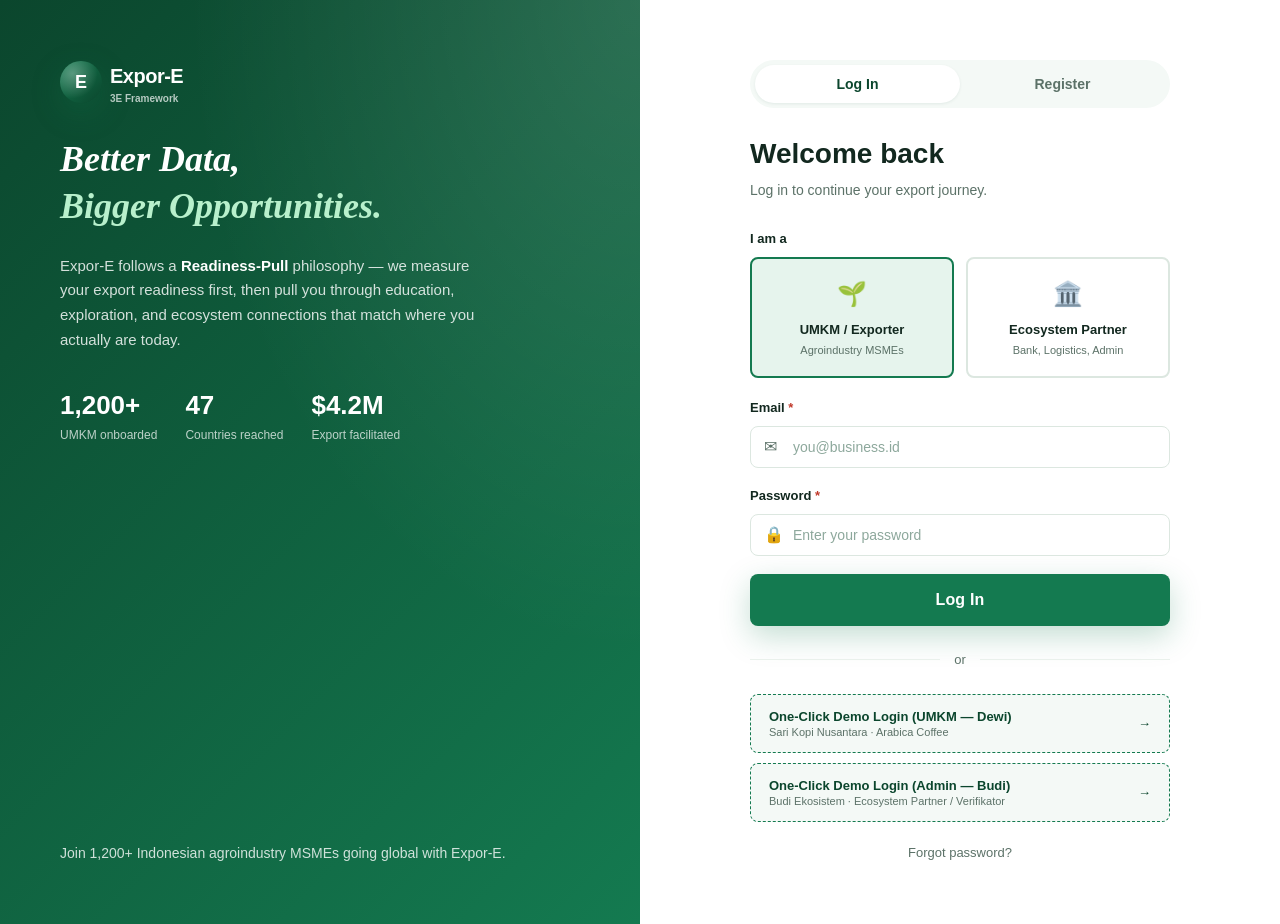
==== commit e999bc31: "update" ====
--- a/admin.html
+++ b/admin.html
@@ -6,7 +6,7 @@
   <meta name="viewport" content="width=device-width, initial-scale=1.0">
   <title>Expor-E — Admin Dashboard</title>
   <meta name="description"
-    content="Ecosystem partner dashboard for Expor-E — verify certifications, approve financing, manage logistics, and oversee 1,248 UMKMs nationwide.">
+    content="Ecosystem partner dashboard for Expor-E — verify certifications, approve financing, manage logistics, and oversee 1,248 MSMEs nationwide.">
   <link rel="stylesheet" href="style.css">
 </head>
 
@@ -74,7 +74,7 @@
         </button>
         <div>
           <h1>Welcome back, <span data-user-name>Budi</span></h1>
-          <div class="sub">You're managing verifications, financing approvals, and logistics status for 1,248 UMKMs
+          <div class="sub">You're managing verifications, financing approvals, and logistics status for 1,248 MSMEs
             nationwide.</div>
         </div>
         <div class="app-header-actions">
@@ -96,8 +96,8 @@
       <!-- ADMIN STAT CARDS -->
       <div class="grid grid-4 mb-24">
         <div class="admin-stat-card">
-          <div class="label">Total UMKMs</div>
-          <div class="value" data-admin-stat="totalUmkms">1,248</div>
+          <div class="label">Total MSMEs</div>
+          <div class="value" data-admin-stat="totalMSMEs">1,248</div>
           <div class="desc">↗ +12% this quarter</div>
         </div>
         <div class="admin-stat-card">
@@ -121,7 +121,7 @@
       <div class="card card-pad-lg mb-24">
         <h3>National Readiness Overview</h3>
         <p class="text-muted" style="font-size: 13px; margin-top: 4px; margin-bottom: 24px;">
-          Aggregated export readiness score across all registered UMKMs and key agroindustry commodities.
+          Aggregated export readiness score across all registered MSMEs and key agroindustry commodities.
         </p>
         <div class="grid grid-3">
           <!-- Donut -->
@@ -132,7 +132,7 @@
                 <div class="donut-lbl">National Readiness</div>
               </div>
             </div>
-            <p class="text-muted" style="font-size: 12px; margin-top: 14px;">Average across 1,248 UMKMs</p>
+            <p class="text-muted" style="font-size: 12px; margin-top: 14px;">Average across 1,248 MSMEs</p>
           </div>
 
           <!-- Commodity readiness bars -->
@@ -147,7 +147,7 @@
                 <div class="progress progress-lg">
                   <div class="progress-bar" style="width: 68%;"></div>
                 </div>
-                <div class="text-muted" style="font-size: 12px; margin-top: 6px;">412 UMKMs · Top market: Japan</div>
+                <div class="text-muted" style="font-size: 12px; margin-top: 6px;">412 MSMEs · Top market: Japan</div>
               </div>
               <div>
                 <div class="progress-row">
@@ -157,7 +157,7 @@
                 <div class="progress progress-lg">
                   <div class="progress-bar" style="width: 72%;"></div>
                 </div>
-                <div class="text-muted" style="font-size: 12px; margin-top: 6px;">298 UMKMs · Top market: India</div>
+                <div class="text-muted" style="font-size: 12px; margin-top: 6px;">298 MSMEs · Top market: India</div>
               </div>
               <div>
                 <div class="progress-row">
@@ -167,7 +167,7 @@
                 <div class="progress progress-lg">
                   <div class="progress-bar warning" style="width: 54%;"></div>
                 </div>
-                <div class="text-muted" style="font-size: 12px; margin-top: 6px;">186 UMKMs · Top market: Netherlands
+                <div class="text-muted" style="font-size: 12px; margin-top: 6px;">186 MSMEs · Top market: Netherlands
                 </div>
               </div>
               <div>
@@ -178,7 +178,7 @@
                 <div class="progress progress-lg">
                   <div class="progress-bar danger" style="width: 48%;"></div>
                 </div>
-                <div class="text-muted" style="font-size: 12px; margin-top: 6px;">152 UMKMs · Needs support</div>
+                <div class="text-muted" style="font-size: 12px; margin-top: 6px;">152 MSMEs · Needs support</div>
               </div>
             </div>
           </div>
@@ -259,7 +259,7 @@
           <div>
             <h3>UMKM Registry</h3>
             <p class="text-muted" style="font-size: 13px; margin-top: 4px;">
-              All registered agroindustry SMEs on the Expor-E platform.
+              All registered agroindustry MSMEs on the Expor-E platform.
             </p>
           </div>
           <div class="flex gap-12 items-center">
@@ -416,42 +416,42 @@
         <div class="grid grid-2 mb-24">
           <div class="progress-row">
             <div class="flex justify-between mb-8"><span class="fw-600 fs-14"> Coffee (Arabica + Robusta)</span><span
-                class="text-emerald fw-700">$1.8M · 412 UMKMs</span></div>
+                class="text-emerald fw-700">$1.8M · 412 MSMEs</span></div>
             <div class="progress progress-lg">
               <div class="progress-bar" style="width: 92%;"></div>
             </div>
           </div>
           <div class="progress-row">
             <div class="flex justify-between mb-8"><span class="fw-600 fs-14"> Palm Oil</span><span
-                class="text-emerald fw-700">$1.2M · 287 UMKMs</span></div>
+                class="text-emerald fw-700">$1.2M · 287 MSMEs</span></div>
             <div class="progress progress-lg">
               <div class="progress-bar" style="width: 78%;"></div>
             </div>
           </div>
           <div class="progress-row">
             <div class="flex justify-between mb-8"><span class="fw-600 fs-14"> Coconut Sugar</span><span
-                class="text-emerald fw-700">$480K · 156 UMKMs</span></div>
+                class="text-emerald fw-700">$480K · 156 MSMEs</span></div>
             <div class="progress progress-lg">
               <div class="progress-bar" style="width: 54%;"></div>
             </div>
           </div>
           <div class="progress-row">
             <div class="flex justify-between mb-8"><span class="fw-600 fs-14"> Pepper</span><span
-                class="text-emerald fw-700">$320K · 98 UMKMs</span></div>
+                class="text-emerald fw-700">$320K · 98 MSMEs</span></div>
             <div class="progress progress-lg">
               <div class="progress-bar" style="width: 41%;"></div>
             </div>
           </div>
           <div class="progress-row">
             <div class="flex justify-between mb-8"><span class="fw-600 fs-14"> Tea</span><span
-                class="text-emerald fw-700">$240K · 142 UMKMs</span></div>
+                class="text-emerald fw-700">$240K · 142 MSMEs</span></div>
             <div class="progress progress-lg">
               <div class="progress-bar" style="width: 35%;"></div>
             </div>
           </div>
           <div class="progress-row">
             <div class="flex justify-between mb-8"><span class="fw-600 fs-14"> Handicraft</span><span
-                class="text-emerald fw-700">$160K · 153 UMKMs</span></div>
+                class="text-emerald fw-700">$160K · 153 MSMEs</span></div>
             <div class="progress progress-lg">
               <div class="progress-bar" style="width: 28%;"></div>
             </div>
--- a/style.css
+++ b/style.css
@@ -1319,3 +1319,62 @@
 .shadow { box-shadow: var(--shadow); }
 .cursor-pointer { cursor: pointer; }
 .overflow-hidden { overflow: hidden; }
+
+.brand {
+  display: flex;
+  align-items: center;
+  gap: 8px;
+  font-size: 1.25rem; /* Sesuaikan ukuran font agar pas di HP */
+  font-weight: 700;
+  color: var(--text-dark);
+  white-space: nowrap; /* Mencegah teks terpotong ke bawah */
+  flex-shrink: 0;      /* Mencegah logo ikut menyusut jika ruang padat */
+}
+
+@media (max-width: 768px) {
+  .topbar {
+    padding: 0 12px; /* Kurangi padding kiri-kanan topbar di HP */
+    gap: 8px;        /* Atur jarak antar elemen navbar */
+  }
+
+  .brand {
+    font-size: 1.1rem; /* Sedikit perkecil ukuran font khusus mobile */
+  }
+
+  /* Jika tombol Log In / Get Started terlalu memakan tempat di HP */
+  .topbar .user-actions {
+    gap: 6px;
+  }
+  
+  .btn, .topbar a.btn {
+    padding: 6px 10px;
+    font-size: 0.82rem;
+  }
+}
+
+/* --- PERBAIKAN NAVBAR MOBILE AGAR TIDAK TERPOTONG --- */
+@media (max-width: 768px) {
+  /* 1. Sembunyikan switch bahasa (EN/ID) khusus di layar HP agar hemat tempat */
+  .topbar .lang-switch {
+    display: none !important;
+  }
+
+  /* 2. Atur padding topbar agar lebih rapat di HP */
+  .topbar {
+    padding: 0 10px !important;
+    gap: 4px !important;
+  }
+
+  /* 3. Perkecil sedikit ukuran tombol Log in dan Get Started */
+  .nav-actions .btn {
+    padding: 5px 8px !important;
+    font-size: 0.75rem !important;
+    white-space: nowrap !important;
+  }
+
+  /* 4. Pastikan logo dan teks Expor-E aman satu baris */
+  .brand {
+    font-size: 1rem !important;
+    gap: 6px !important;
+  }
+}
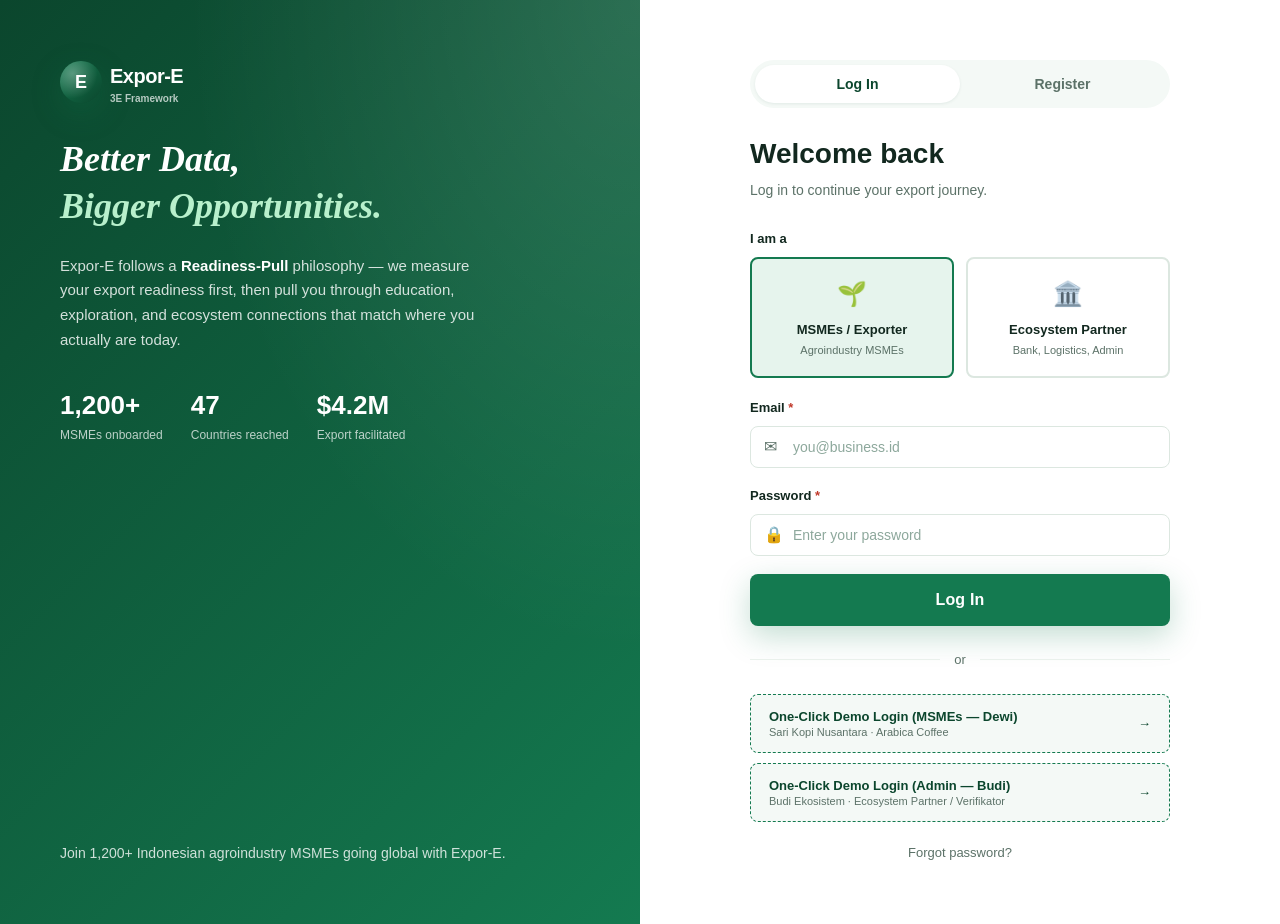
==== commit 5d0a0ae3: "update" ====
--- a/admin.html
+++ b/admin.html
@@ -47,7 +47,7 @@
         </span><span class="lbl">Logistics Control</span>
       </a>
       <a href="#registry" class="sidebar-link">
-        </span><span class="lbl">UMKM Registry</span>
+        </span><span class="lbl">MSMEs Registry</span>
       </a>
       <a href="#reports" class="sidebar-link">
         </span><span class="lbl">Reports</span>
@@ -189,13 +189,13 @@
       <div class="card card-pad mb-24" id="certifications">
         <h3>Certification Verification Queue</h3>
         <p class="text-muted" style="font-size: 13px; margin-top: 4px; margin-bottom: 16px;">
-          Review and approve/reject UMKM certification submissions.
+          Review and approve/reject MSMEs certification submissions.
         </p>
         <div class="table-wrap">
           <table class="data-table">
             <thead>
               <tr>
-                <th>UMKM</th>
+                <th>MSMEs</th>
                 <th>Certification Type</th>
                 <th>Submission Date</th>
                 <th>Action</th>
@@ -218,7 +218,7 @@
             <table class="data-table">
               <thead>
                 <tr>
-                  <th>UMKM</th>
+                  <th>MSMEs</th>
                   <th>Amount</th>
                   <th>Purpose</th>
                   <th>Credit Score</th>
@@ -234,7 +234,7 @@
         <div class="card card-pad" id="logistics">
           <h3>Logistics Status Control</h3>
           <p class="text-muted" style="font-size: 13px; margin-top: 4px; margin-bottom: 16px;">
-            Update shipment statuses — changes instantly reflect on UMKM dashboards.
+            Update shipment statuses — changes instantly reflect on MSMEs dashboards.
           </p>
           <div class="table-wrap">
             <table class="data-table">
@@ -253,11 +253,11 @@
         </div>
       </div>
 
-      <!-- UMKM REGISTRY -->
+      <!-- MSMEs REGISTRY -->
       <div class="card card-pad mb-24" id="registry">
         <div class="flex justify-between items-center mb-16" style="flex-wrap:wrap; gap:12px;">
           <div>
-            <h3>UMKM Registry</h3>
+            <h3>MSMEs Registry</h3>
             <p class="text-muted" style="font-size: 13px; margin-top: 4px;">
               All registered agroindustry MSMEs on the Expor-E platform.
             </p>
@@ -265,19 +265,19 @@
           <div class="flex gap-12 items-center">
             <div class="input-icon">
               <span class="ic"></span>
-              <input class="form-control" type="text" placeholder="Search UMKM..."
+              <input class="form-control" type="text" placeholder="Search MSMEs..."
                 style="width: 200px; padding: 8px 12px 8px 36px; font-size: 13px;"
-                oninput="filterUmkmRegistry(this.value)">
+                oninput="filterMSMEsmRegistry(this.value)">
             </div>
             <button class="btn btn-primary btn-sm"
               onclick="ExporE.showToast('Export registry as CSV (demo).', 'success');">⬇ Export</button>
           </div>
         </div>
         <div class="table-wrap">
-          <table class="data-table" id="umkm-registry-table">
+          <table class="data-table" id="MSMEs-registry-table">
             <thead>
               <tr>
-                <th>UMKM Name</th>
+                <th>MSMEs Name</th>
                 <th>Commodity</th>
                 <th>Region</th>
                 <th>Readiness</th>
@@ -287,7 +287,7 @@
               </tr>
             </thead>
             <tbody>
-              <tr data-umkm-row>
+              <tr data-MSMEs-row>
                 <td class="cell-strong">Sari Kopi Nusantara</td>
                 <td>Arabica Coffee</td>
                 <td class="cell-muted">Aceh Gayo</td>
@@ -296,7 +296,7 @@
                 <td><span class="badge badge-success">Active</span></td>
                 <td class="cell-muted">2026-08-12</td>
               </tr>
-              <tr data-umkm-row>
+              <tr data-MSMEs-row>
                 <td class="cell-strong">Kreasi Lada Lampung</td>
                 <td>Black Pepper</td>
                 <td class="cell-muted">Lampung</td>
@@ -305,7 +305,7 @@
                 <td><span class="badge badge-success">Active</span></td>
                 <td class="cell-muted">2026-08-20</td>
               </tr>
-              <tr data-umkm-row>
+              <tr data-MSMEs-row>
                 <td class="cell-strong">Gula Aren Asli</td>
                 <td>Coconut Sugar</td>
                 <td class="cell-muted">Banten</td>
@@ -315,7 +315,7 @@
                 <td><span class="badge badge-success">Active</span></td>
                 <td class="cell-muted">2026-09-03</td>
               </tr>
-              <tr data-umkm-row>
+              <tr data-MSMEs-row>
                 <td class="cell-strong">Teh Hijau Wonosobo</td>
                 <td>Green Tea</td>
                 <td class="cell-muted">Central Java</td>
@@ -324,7 +324,7 @@
                 <td><span class="badge badge-warning">Onboarding</span></td>
                 <td class="cell-muted">2026-10-22</td>
               </tr>
-              <tr data-umkm-row>
+              <tr data-MSMEs-row>
                 <td class="cell-strong">Kriya Bambu Jepara</td>
                 <td> Handicraft</td>
                 <td class="cell-muted">Jepara</td>
@@ -333,7 +333,7 @@
                 <td><span class="badge badge-success">Active</span></td>
                 <td class="cell-muted">2026-07-15</td>
               </tr>
-              <tr data-umkm-row>
+              <tr data-MSMEs-row>
                 <td class="cell-strong">Sawit Mandiri Riau</td>
                 <td>Palm Oil</td>
                 <td class="cell-muted">Riau</td>
@@ -342,7 +342,7 @@
                 <td><span class="badge badge-success">Active</span></td>
                 <td class="cell-muted">2026-06-28</td>
               </tr>
-              <tr data-umkm-row>
+              <tr data-MSMEs-row>
                 <td class="cell-strong">Kopi Robusta Lampung</td>
                 <td>Robusta Coffee</td>
                 <td class="cell-muted">Lampung</td>
@@ -351,7 +351,7 @@
                 <td><span class="badge badge-success">Active</span></td>
                 <td class="cell-muted">2026-09-18</td>
               </tr>
-              <tr data-umkm-row>
+              <tr data-MSMEs-row>
                 <td class="cell-strong">Teh Hitam Wonosobo</td>
                 <td>Black Tea</td>
                 <td class="cell-muted">Central Java</td>
@@ -521,7 +521,7 @@
           <div class="tracking-event done">
             <div class="time">Today · 09:42</div>
             <div class="title">Certification Halal approved for Sari Kopi Nusantara</div>
-            <div class="place">Verification queue · Auto-notified UMKM</div>
+            <div class="place">Verification queue · Auto-notified MSMEs</div>
           </div>
           <div class="tracking-event done">
             <div class="time">Today · 08:15</div>
@@ -535,8 +535,8 @@
           </div>
           <div class="tracking-event done">
             <div class="time">Yesterday · 14:05</div>
-            <div class="title">New UMKM registered: Teh Hijau Wonosobo</div>
-            <div class="place">UMKM Registry · Green Tea commodity</div>
+            <div class="title">New MSMEs registered: Teh Hijau Wonosobo</div>
+            <div class="place">MSMEs Registry · Green Tea commodity</div>
           </div>
           <div class="tracking-event active">
             <div class="time">2 days ago · 11:30</div>
@@ -587,15 +587,15 @@
     ExporE.requireAuth(['admin']);
     ExporE.pageInit('admin');
 
-    // UMKM Registry search filter
-    function filterUmkmRegistry(query) {
+    // MSMEs Registry search filter
+    function filterMSMEsRegistry(query) {
       var q = query.toLowerCase().trim();
-      document.querySelectorAll('[data-umkm-row]').forEach(function (row) {
+      document.querySelectorAll('[data-MSMEs-row]').forEach(function (row) {
         var text = row.textContent.toLowerCase();
         row.style.display = (!q || text.indexOf(q) !== -1) ? '' : 'none';
       });
     }
-    window.filterUmkmRegistry = filterUmkmRegistry;
+    window.filterMSMEsRegistry = filterMSMEsRegistry;
 
     // Smooth-scroll for sidebar anchor links (#certifications, #financing, #logistics, #registry, #reports)
     document.querySelectorAll('.sidebar-link[href^="#"], .sidebar-sublink[href^="#"]').forEach(function (link) {
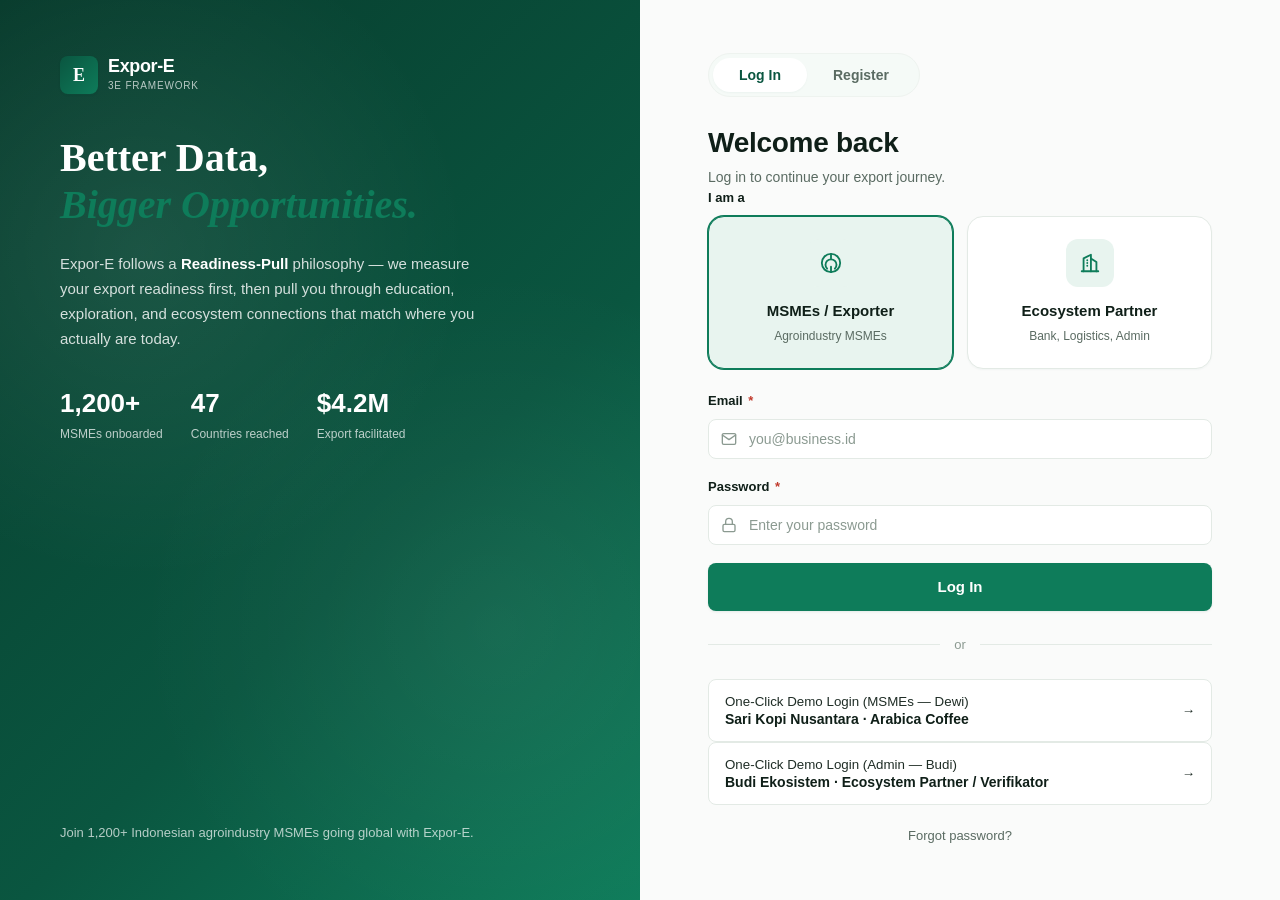
==== commit e5255a76: "update" ====
--- a/admin.html
+++ b/admin.html
@@ -79,7 +79,7 @@
         </div>
         <div class="app-header-actions">
           <button class="bell-btn" aria-label="Notifications">
-            <span>🔔</span><span class="dot"></span>
+            <span></span><span class="dot"></span>
           </button>
           <div class="sidebar-avatar" data-user-initial
             style="width: 42px; height: 42px; box-shadow: var(--shadow-sm);">B</div>
@@ -88,7 +88,7 @@
 
       <!-- NOTICE BANNER -->
       <div class="notice-banner mb-24">
-        <span class="ic">🌐</span>
+        <span class="ic"><svg viewBox="0 0 24 24" fill="none" stroke="currentColor" stroke-width="2" stroke-linecap="round" stroke-linejoin="round"><path d="M9 18h6"/><path d="M10 22h4"/><path d="M12 2a7 7 0 0 0-4 12.7c.5.4.8 1 .9 1.6h6.2c.1-.6.4-1.2.9-1.6A7 7 0 0 0 12 2Z"/></svg></span>
         <span>Live overview of national agroindustry export readiness — approve certifications, financing, and update
           shipment statuses.</span>
       </div>
@@ -264,13 +264,13 @@
           </div>
           <div class="flex gap-12 items-center">
             <div class="input-icon">
-              <span class="ic"></span>
+              <span class="ic"><svg width="16" height="16" viewBox="0 0 24 24" fill="none" stroke="currentColor" stroke-width="2" stroke-linecap="round" stroke-linejoin="round"><circle cx="11" cy="11" r="8"/><line x1="21" y1="21" x2="16.65" y2="16.65"/></svg></span>
               <input class="form-control" type="text" placeholder="Search MSMEs..."
                 style="width: 200px; padding: 8px 12px 8px 36px; font-size: 13px;"
                 oninput="filterMSMEsmRegistry(this.value)">
             </div>
             <button class="btn btn-primary btn-sm"
-              onclick="ExporE.showToast('Export registry as CSV (demo).', 'success');">⬇ Export</button>
+              onclick="ExporE.showToast('Export registry as CSV (demo).', 'success');"> Export</button>
           </div>
         </div>
         <div class="table-wrap">
@@ -381,7 +381,7 @@
               <option>This year</option>
             </select>
             <button class="btn btn-primary btn-sm"
-              onclick="ExporE.showToast('Report generated & downloaded (demo).', 'success');">⬇ Generate Report</button>
+              onclick="ExporE.showToast('Report generated & downloaded (demo).', 'success');"> Generate Report</button>
           </div>
         </div>
 
@@ -472,35 +472,35 @@
             </thead>
             <tbody>
               <tr>
-                <td class="cell-strong">🇯🇵 Japan</td>
+                <td class="cell-strong">JP  Japan</td>
                 <td>87</td>
                 <td>$1.4M</td>
                 <td><strong class="text-emerald">72%</strong></td>
                 <td><span class="badge badge-success">+8.6%</span></td>
               </tr>
               <tr>
-                <td class="cell-strong">🇩🇪 Germany</td>
+                <td class="cell-strong">DE  Germany</td>
                 <td>64</td>
                 <td>$980K</td>
                 <td><strong>68%</strong></td>
                 <td><span class="badge badge-success">+4.9%</span></td>
               </tr>
               <tr>
-                <td class="cell-strong">🇮🇳 India</td>
+                <td class="cell-strong">IN  India</td>
                 <td>52</td>
                 <td>$720K</td>
                 <td><strong>65%</strong></td>
                 <td><span class="badge badge-success">+6.3%</span></td>
               </tr>
               <tr>
-                <td class="cell-strong">🇳🇱 Netherlands</td>
+                <td class="cell-strong">NL  Netherlands</td>
                 <td>48</td>
                 <td>$560K</td>
                 <td><strong class="text-emerald">71%</strong></td>
                 <td><span class="badge badge-success">+5.7%</span></td>
               </tr>
               <tr>
-                <td class="cell-strong">🇺🇸 United States</td>
+                <td class="cell-strong">US  United States</td>
                 <td>41</td>
                 <td>$340K</td>
                 <td><strong>63%</strong></td>
--- a/style.css
+++ b/style.css
@@ -1,59 +1,115 @@
 /* ============================================
-   EXPOR-E — The 3E Digital Trade Framework
-   Vanilla CSS3 · Green-White Modern Elegant
+   EXPOR-E — Clean Modern Design System
+   3E Digital Trade Framework · 2026 Revision
+   No emoticons · Inline SVG icons · Responsive
    ============================================ */
 
-/* ---------- 1. ROOT VARIABLES ---------- */
+/* ---------- 1. ROOT TOKENS ---------- */
 :root {
-  --emerald: #147A50;
-  --emerald-dark: #0B462D;
-  --emerald-deep: #093824;
-  --mint-soft: #E6F4ED;
-  --mint-bg: #F4F9F6;
+  /* Brand palette - refined emerald */
+  --emerald: #0E7C5A;
+  --emerald-dark: #0A5640;
+  --emerald-deep: #073B2C;
+  --emerald-light: #1A9D74;
+  --mint-soft: #E8F4EF;
+  --mint-bg: #F5FAF7;
+  --mint-deep: #D4EAE0;
+
+  /* Neutrals */
   --white: #FFFFFF;
-  --text-dark: #12281F;
-  --muted: #5C7268;
-  --muted-light: #8DA89C;
-  --border: #DCE7E0;
-  --border-soft: #EAF1EC;
+  --bg: #FAFBFA;
+  --surface: #FFFFFF;
+  --text-dark: #0F1F18;
+  --text: #1F2D26;
+  --muted: #5A6B62;
+  --muted-light: #8B9A91;
+  --border: #E3EAE5;
+  --border-soft: #EEF3EF;
+
+  /* Semantic */
   --danger: #C0392B;
-  --warning: #E08A1F;
-  --info: #2E7CB8;
-  --gold: #C9A227;
-  --shadow-sm: 0 1px 3px rgba(11, 70, 45, 0.08);
-  --shadow: 0 4px 16px rgba(11, 70, 45, 0.10);
-  --shadow-lg: 0 14px 40px rgba(11, 70, 45, 0.18);
-  --shadow-emerald: 0 10px 30px rgba(20, 122, 80, 0.25);
+  --danger-bg: #FBEAE7;
+  --warning: #C77C1E;
+  --warning-bg: #FBF1E3;
+  --info: #2D6FA8;
+  --info-bg: #E8F0F8;
+  --gold: #B8860B;
+  --gold-bg: #F8F1DD;
+
+  /* Shadows - soft and modern */
+  --shadow-xs: 0 1px 2px rgba(10, 86, 64, 0.04);
+  --shadow-sm: 0 1px 3px rgba(10, 86, 64, 0.06), 0 1px 2px rgba(10, 86, 64, 0.04);
+  --shadow: 0 4px 12px rgba(10, 86, 64, 0.07), 0 1px 3px rgba(10, 86, 64, 0.05);
+  --shadow-md: 0 8px 24px rgba(10, 86, 64, 0.10), 0 2px 6px rgba(10, 86, 64, 0.05);
+  --shadow-lg: 0 18px 48px rgba(10, 86, 64, 0.14), 0 4px 12px rgba(10, 86, 64, 0.06);
+  --shadow-emerald: 0 12px 32px rgba(14, 124, 90, 0.22);
+
+  /* Radius */
+  --radius-xs: 6px;
   --radius-sm: 8px;
-  --radius: 14px;
-  --radius-lg: 22px;
-  --radius-xl: 32px;
-  --font-sans: -apple-system, BlinkMacSystemFont, "Segoe UI", Roboto, "Helvetica Neue", Arial, sans-serif;
+  --radius: 12px;
+  --radius-md: 16px;
+  --radius-lg: 20px;
+  --radius-xl: 28px;
+  --radius-pill: 999px;
+
+  /* Typography */
+  --font-sans: -apple-system, BlinkMacSystemFont, "Segoe UI", "Inter", Roboto, "Helvetica Neue", Arial, sans-serif;
   --font-serif: "Playfair Display", "Times New Roman", Georgia, serif;
+  --font-mono: "SF Mono", "JetBrains Mono", Menlo, Consolas, monospace;
+
+  /* Motion */
+  --ease: cubic-bezier(0.4, 0, 0.2, 1);
+  --ease-out: cubic-bezier(0.16, 1, 0.3, 1);
+  --transition: 0.2s var(--ease);
+
+  /* Layout */
+  --nav-h: 68px;
+  --sidebar-w: 260px;
+  --sidebar-w-collapse: 78px;
 }
 
 /* ---------- 2. RESET & BASE ---------- */
 *, *::before, *::after { box-sizing: border-box; margin: 0; padding: 0; }
-html { scroll-behavior: smooth; -webkit-text-size-adjust: 100%; overflow-x: hidden; max-width: 100vw; width: 100%; }
+html {
+  scroll-behavior: smooth;
+  -webkit-text-size-adjust: 100%;
+  overflow-x: hidden;
+  width: 100%;
+  max-width: 100vw;
+}
 body {
   font-family: var(--font-sans);
-  color: var(--text-dark);
-  background: var(--white);
+  color: var(--text);
+  background: var(--bg);
   line-height: 1.6;
   font-size: 15px;
   -webkit-font-smoothing: antialiased;
-  overflow-x: hidden; max-width: 100vw; width: 100%;
-}
-img, video, iframe, table { max-width: 100%; }
-input, select, textarea, button { font-family: inherit; font-size: inherit; }
-
-/* ---------- 2.5 OVERFLOW PREVENTION (CRITICAL) ---------- */
-/* Prevent horizontal overflow on all screen sizes */
+  -moz-osx-font-smoothing: grayscale;
+  overflow-x: hidden;
+  width: 100%;
+  max-width: 100vw;
+}
+img, video, iframe { max-width: 100%; display: block; }
+img { height: auto; }
+a { color: var(--emerald); text-decoration: none; transition: color var(--transition); }
+a:hover { color: var(--emerald-dark); }
+button { font-family: inherit; cursor: pointer; border: none; background: none; color: inherit; }
+ul, ol { list-style: none; }
+input, select, textarea { font-family: inherit; font-size: inherit; color: inherit; }
+h1, h2, h3, h4, h5 { line-height: 1.25; color: var(--text-dark); font-weight: 700; letter-spacing: -0.01em; }
+h1 { font-size: clamp(28px, 4vw, 44px); }
+h2 { font-size: clamp(24px, 3vw, 32px); }
+h3 { font-size: 20px; }
+h4 { font-size: 17px; }
+::selection { background: var(--emerald); color: var(--white); }
+:focus-visible { outline: 2px solid var(--emerald); outline-offset: 2px; border-radius: 4px; }
+
+/* ---------- 2.5 OVERFLOW PROTECTION ---------- */
 .app-shell, .app-main, .app-sidebar, .container, .nav-inner,
 .hero-inner, .footer-grid, .auth-page, .onboard-page {
   max-width: 100vw; overflow-x: hidden;
 }
-/* All cards must be able to shrink below content size */
 .card, .card-pad, .card-pad-sm, .card-pad-lg, .card-feature,
 .kpi-card, .stat-card, .market-card, .partner-card, .module-card,
 .next-step-card, .admin-stat-card, .sustain-item, .lesson-row,
@@ -61,1320 +117,1386 @@
 .tracking-event, .route-map, .notice-banner, .toast {
   min-width: 0; max-width: 100%; box-sizing: border-box;
 }
-/* All grid/flex children must allow shrinking */
 .grid > *, .grid-2 > *, .grid-3 > *, .grid-4 > *,
 .kpi-grid > *, .stats-grid > *, .footer-grid > *,
-.flex > *, .flex-col > * {
-  min-width: 0; box-sizing: border-box;
-}
-/* Tables: contained scroll, never push parent wider */
+.flex > *, .flex-col > * { min-width: 0; box-sizing: border-box; }
 .table-wrap, div[class*="table"] {
   width: 100%; max-width: 100%; overflow-x: auto;
   -webkit-overflow-scrolling: touch; box-sizing: border-box;
 }
 table { max-width: 100%; box-sizing: border-box; }
-/* Steppers: horizontal scroll containment */
 .stepper, .onboard-stepper {
   overflow-x: auto; max-width: 100%; -webkit-overflow-scrolling: touch;
-  box-sizing: border-box;
-}
-/* Progress containers: flexible, never fixed overflow */
+  box-sizing: border-box; scrollbar-width: thin;
+}
 .progress, .progress-row, .next-step-progress, .module-progress {
   max-width: 100%; box-sizing: border-box;
 }
-
-html, body { overflow-x: hidden; max-width: 100vw; width: 100%; }
-.app-shell, .app-main, .container, .nav-inner, .hero-inner, .footer-grid, .auth-page, .onboard-page { max-width: 100vw; overflow-x: hidden; }
-.card, .card-pad, .card-feature, .kpi-card, .stat-card, .market-card, .partner-card, .module-card, .next-step-card, .admin-stat-card, .sustain-item, .lesson-row, .commodity-card, .role-card, .form-check, .market-reco-card { min-width: 0; max-width: 100%; box-sizing: border-box; }
-.grid > *, .grid-2 > *, .grid-3 > *, .grid-4 > *, .kpi-grid > *, .stats-grid > *, .footer-grid > *, .flex > * { min-width: 0; box-sizing: border-box; }
-.table-wrap { width: 100%; max-width: 100%; overflow-x: auto; -webkit-overflow-scrolling: touch; }
-.stepper, .onboard-stepper { overflow-x: auto; max-width: 100%; -webkit-overflow-scrolling: touch; }
-
-img { max-width: 100%; display: block; }
-a { color: var(--emerald); text-decoration: none; transition: color 0.2s; }
-a:hover { color: var(--emerald-dark); }
-button { font-family: inherit; cursor: pointer; border: none; background: none; }
-ul, ol { list-style: none; }
-input, select, textarea { font-family: inherit; font-size: inherit; }
-h1, h2, h3, h4, h5 { line-height: 1.25; color: var(--text-dark); font-weight: 700; }
-::selection { background: var(--emerald); color: var(--white); }
 
 /* ---------- 3. LAYOUT HELPERS ---------- */
 .container { width: 100%; max-width: 1240px; margin: 0 auto; padding: 0 24px; }
 .container-narrow { max-width: 980px; }
+.container-inner { max-width: 520px; margin: 0 auto; width: 100%; padding: 0 8px; }
 .section { padding: 80px 0; }
 .section-sm { padding: 48px 0; }
 .flex { display: flex; }
 .flex-col { display: flex; flex-direction: column; }
 .items-center { align-items: center; }
+.items-start { align-items: flex-start; }
+.items-end { align-items: flex-end; }
 .justify-between { justify-content: space-between; }
 .justify-center { justify-content: center; }
-.gap-8 { gap: 8px; } .gap-12 { gap: 12px; } .gap-16 { gap: 16px; }
-.gap-20 { gap: 20px; } .gap-24 { gap: 24px; } .gap-32 { gap: 32px; }
+.justify-end { justify-content: flex-end; }
+.flex-wrap { flex-wrap: wrap; }
+.gap-4 { gap: 4px; } .gap-6 { gap: 6px; } .gap-8 { gap: 8px; } .gap-12 { gap: 12px; }
+.gap-16 { gap: 16px; } .gap-20 { gap: 20px; } .gap-24 { gap: 24px; } .gap-32 { gap: 32px; }
 .grid { display: grid; gap: 24px; }
 .grid-2 { grid-template-columns: repeat(2, 1fr); }
 .grid-3 { grid-template-columns: repeat(3, 1fr); }
 .grid-4 { grid-template-columns: repeat(4, 1fr); }
 .text-center { text-align: center; }
+.text-right { text-align: right; }
+.text-left { text-align: left; }
 .text-muted { color: var(--muted); }
 .text-emerald { color: var(--emerald); }
 .text-white { color: var(--white); }
-.mt-8 { margin-top: 8px; } .mt-16 { margin-top: 16px; } .mt-24 { margin-top: 24px; }
+.text-danger { color: var(--danger); }
+.text-warning { color: var(--warning); }
+.fw-400 { font-weight: 400; } .fw-500 { font-weight: 500; } .fw-600 { font-weight: 600; }
+.fw-700 { font-weight: 700; } .fw-800 { font-weight: 800; }
+.fs-11 { font-size: 11px; } .fs-12 { font-size: 12px; } .fs-13 { font-size: 13px; }
+.fs-14 { font-size: 14px; } .fs-15 { font-size: 15px; } .fs-16 { font-size: 16px; }
+.fs-18 { font-size: 18px; } .fs-20 { font-size: 20px; } .fs-24 { font-size: 24px; }
+.fs-32 { font-size: 32px; } .fs-40 { font-size: 40px; }
+.mt-4 { margin-top: 4px; } .mt-8 { margin-top: 8px; } .mt-12 { margin-top: 12px; }
+.mt-16 { margin-top: 16px; } .mt-20 { margin-top: 20px; } .mt-24 { margin-top: 24px; }
 .mt-32 { margin-top: 32px; } .mt-48 { margin-top: 48px; }
-.mb-8 { margin-bottom: 8px; } .mb-16 { margin-bottom: 16px; } .mb-24 { margin-bottom: 24px; }
-.mb-32 { margin-bottom: 32px; } .mb-48 { margin-bottom: 48px; }
+.mb-8 { margin-bottom: 8px; } .mb-12 { margin-bottom: 12px; } .mb-16 { margin-bottom: 16px; }
+.mb-20 { margin-bottom: 20px; } .mb-24 { margin-bottom: 24px; } .mb-32 { margin-bottom: 32px; }
+.hidden { display: none !important; }
 .full { width: 100%; }
-
-/* ---------- 4. BUTTONS ---------- */
+.relative { position: relative; }
+.accent { color: var(--emerald); font-style: italic; font-family: var(--font-serif); }
+.text-center .accent { display: inline; }
+.divider { height: 1px; background: var(--border); margin: 20px 0; }
+.divider-text {
+  display: flex; align-items: center; gap: 14px; margin: 24px 0;
+  color: var(--muted-light); font-size: 13px; font-weight: 500;
+}
+.divider-text::before, .divider-text::after {
+  content: ''; flex: 1; height: 1px; background: var(--border);
+}
+
+/* ---------- 4. SVG ICON SYSTEM ---------- */
+.ic-svg {
+  display: inline-flex;
+  align-items: center;
+  justify-content: center;
+  flex-shrink: 0;
+}
+.ic-svg svg { width: 18px; height: 18px; display: block; }
+.ic-svg.lg svg { width: 22px; height: 22px; }
+.ic-svg.sm svg { width: 15px; height: 15px; }
+.ic-svg.xl svg { width: 28px; height: 28px; }
+
+/* Reusable square icon container for cards/tiles */
+.icon-tile {
+  width: 44px; height: 44px;
+  display: inline-flex; align-items: center; justify-content: center;
+  border-radius: var(--radius-sm);
+  background: var(--mint-soft);
+  color: var(--emerald);
+  flex-shrink: 0;
+}
+.icon-tile.lg { width: 56px; height: 56px; border-radius: var(--radius); }
+.icon-tile.sm { width: 34px; height: 34px; }
+.icon-tile.emerald { background: var(--emerald); color: var(--white); }
+.icon-tile.gold { background: var(--gold-bg); color: var(--gold); }
+.icon-tile.info { background: var(--info-bg); color: var(--info); }
+.icon-tile.warning { background: var(--warning-bg); color: var(--warning); }
+.icon-tile.danger { background: var(--danger-bg); color: var(--danger); }
+.icon-tile.muted { background: #EEF2EF; color: var(--muted); }
+.icon-tile.outline { background: transparent; border: 1.5px solid var(--border); color: var(--muted); }
+.icon-tile svg { width: 20px; height: 20px; }
+
+/* ---------- 5. BUTTONS ---------- */
 .btn {
   display: inline-flex; align-items: center; justify-content: center; gap: 8px;
-  padding: 12px 22px; border-radius: var(--radius-sm);
-  font-weight: 600; font-size: 14px; letter-spacing: 0.2px;
-  transition: all 0.25s cubic-bezier(0.4, 0, 0.2, 1);
-  border: 1.5px solid transparent; white-space: nowrap;
-}
-.btn-primary { background: var(--emerald); color: var(--white); box-shadow: var(--shadow-emerald); }
-.btn-primary:hover { background: var(--emerald-dark); color: var(--white); transform: translateY(-2px); }
-.btn-outline { background: transparent; color: var(--emerald); border-color: var(--emerald); }
+  padding: 11px 20px;
+  border-radius: var(--radius-sm);
+  font-size: 14px; font-weight: 600; line-height: 1.2;
+  border: 1.5px solid transparent;
+  cursor: pointer; text-decoration: none;
+  transition: all var(--transition);
+  white-space: nowrap; user-select: none;
+  -webkit-tap-highlight-color: transparent;
+}
+.btn svg { width: 16px; height: 16px; }
+.btn-sm { padding: 8px 14px; font-size: 13px; }
+.btn-lg { padding: 14px 26px; font-size: 15px; }
+.btn-block { width: 100%; }
+.btn-primary {
+  background: var(--emerald); color: var(--white);
+  box-shadow: var(--shadow-sm);
+}
+.btn-primary:hover { background: var(--emerald-dark); color: var(--white); transform: translateY(-1px); box-shadow: var(--shadow-md); }
+.btn-ghost {
+  background: transparent; color: var(--text);
+  border-color: var(--border);
+}
+.btn-ghost:hover { background: var(--mint-bg); border-color: var(--mint-deep); color: var(--text); }
+.btn-outline {
+  background: transparent; color: var(--emerald);
+  border-color: var(--emerald);
+}
 .btn-outline:hover { background: var(--emerald); color: var(--white); }
-.btn-white { background: var(--white); color: var(--emerald-dark); }
-.btn-white:hover { transform: translateY(-2px); box-shadow: var(--shadow-lg); }
-.btn-ghost { background: var(--mint-soft); color: var(--emerald-dark); }
-.btn-ghost:hover { background: var(--emerald); color: var(--white); }
-.btn-light { background: rgba(255,255,255,0.15); color: var(--white); border-color: rgba(255,255,255,0.35); backdrop-filter: blur(6px); }
-.btn-light:hover { background: rgba(255,255,255,0.25); }
-.btn-lg { padding: 16px 30px; font-size: 16px; }
-.btn-sm { padding: 8px 14px; font-size: 13px; }
-.btn-block { display: flex; width: 100%; }
-.btn-icon { padding: 10px; border-radius: 50%; }
-.btn:disabled { opacity: 0.5; cursor: not-allowed; }
-
-/* ---------- 5. BADGES & CHIPS ---------- */
+.btn-white {
+  background: var(--white); color: var(--emerald-dark);
+  box-shadow: var(--shadow-sm);
+}
+.btn-white:hover { transform: translateY(-1px); box-shadow: var(--shadow-md); color: var(--emerald-dark); }
+.btn-light {
+  background: rgba(255,255,255,0.14); color: var(--white);
+  border-color: rgba(255,255,255,0.24);
+  backdrop-filter: blur(6px);
+}
+.btn-light:hover { background: rgba(255,255,255,0.24); color: var(--white); }
+.btn-danger { background: var(--danger); color: var(--white); }
+.btn-danger:hover { background: #a52e22; }
+.btn-warning { background: var(--warning); color: var(--white); }
+.btn:disabled, .btn[disabled] { opacity: 0.5; cursor: not-allowed; pointer-events: none; }
+
+/* ---------- 6. FORMS ---------- */
+.form-group { margin-bottom: 18px; }
+.form-label {
+  display: block; font-size: 13px; font-weight: 600; color: var(--text-dark);
+  margin-bottom: 7px;
+}
+.form-label .req { color: var(--danger); margin-left: 2px; }
+.form-control {
+  width: 100%; padding: 11px 14px;
+  font-size: 14px; color: var(--text);
+  background: var(--white);
+  border: 1.5px solid var(--border);
+  border-radius: var(--radius-sm);
+  transition: all var(--transition);
+  font-family: inherit;
+}
+.form-control::placeholder { color: var(--muted-light); }
+.form-control:hover { border-color: var(--mint-deep); }
+.form-control:focus {
+  outline: none; border-color: var(--emerald);
+  box-shadow: 0 0 0 3px rgba(14, 124, 90, 0.12);
+}
+textarea.form-control { resize: vertical; min-height: 88px; line-height: 1.5; }
+select.form-control {
+  appearance: none; -webkit-appearance: none;
+  background-image: url("data:image/svg+xml;utf8,<svg xmlns='http://www.w3.org/2000/svg' width='14' height='14' viewBox='0 0 24 24' fill='none' stroke='%235A6B62' stroke-width='2.5' stroke-linecap='round' stroke-linejoin='round'><polyline points='6 9 12 15 18 9'/></svg>");
+  background-repeat: no-repeat;
+  background-position: right 14px center;
+  padding-right: 40px;
+}
+.form-hint { font-size: 12px; color: var(--muted); margin-top: 6px; line-height: 1.4; }
+.form-row {
+  display: grid; grid-template-columns: 1fr 1fr; gap: 16px;
+}
+.form-row-3 { display: grid; grid-template-columns: 1fr 1fr 1fr; gap: 16px; }
+.input-icon { position: relative; }
+.input-icon .ic {
+  position: absolute; left: 13px; top: 50%; transform: translateY(-50%);
+  color: var(--muted-light); pointer-events: none;
+  display: inline-flex; align-items: center;
+}
+.input-icon .ic svg { width: 16px; height: 16px; }
+.input-icon .form-control { padding-left: 40px; }
+.input-icon .ic.text {
+  font-size: 13px; font-weight: 600; color: var(--muted);
+}
+
+/* Form check (radio/checkbox cards) */
+.form-check {
+  display: flex; align-items: flex-start; gap: 10px;
+  padding: 12px 14px;
+  border: 1.5px solid var(--border);
+  border-radius: var(--radius-sm);
+  cursor: pointer; transition: all var(--transition);
+  background: var(--white);
+  position: relative;
+}
+.form-check:hover { border-color: var(--mint-deep); background: var(--mint-bg); }
+.form-check input[type="radio"],
+.form-check input[type="checkbox"] {
+  margin-top: 2px; accent-color: var(--emerald);
+  width: 16px; height: 16px; cursor: pointer; flex-shrink: 0;
+}
+.form-check > span { flex: 1; min-width: 0; }
+.form-check-label { font-weight: 600; font-size: 14px; color: var(--text-dark); display: block; }
+.form-check-sub { font-size: 12px; color: var(--muted); margin-top: 2px; display: block; }
+.form-check.checked {
+  border-color: var(--emerald);
+  background: var(--mint-soft);
+  box-shadow: 0 0 0 1px var(--emerald);
+}
+.flex-col.gap-8 { display: flex; flex-direction: column; gap: 8px; }
+
+/* ---------- 7. CARDS ---------- */
+.card {
+  background: var(--surface);
+  border: 1px solid var(--border);
+  border-radius: var(--radius-md);
+  box-shadow: var(--shadow-xs);
+  overflow: hidden;
+  transition: box-shadow var(--transition), transform var(--transition);
+}
+.card-pad { padding: 22px; }
+.card-pad-sm { padding: 16px; }
+.card-pad-lg { padding: 30px; }
+.card-mint { background: var(--mint-bg); border-color: var(--mint-deep); }
+.card-emerald {
+  background: linear-gradient(135deg, var(--emerald-dark) 0%, var(--emerald) 100%);
+  color: var(--white); border: none;
+}
+.card-emerald h1, .card-emerald h2, .card-emerald h3, .card-emerald h4 { color: var(--white); }
+.card-feature {
+  background: var(--surface);
+  border: 1px solid var(--border);
+  border-radius: var(--radius-md);
+  padding: 28px;
+  position: relative;
+  transition: all var(--transition);
+}
+.card-feature:hover {
+  border-color: var(--mint-deep);
+  transform: translateY(-3px);
+  box-shadow: var(--shadow-md);
+}
+.card-feature .card-icon {
+  width: 52px; height: 52px; border-radius: var(--radius);
+  background: var(--mint-soft); color: var(--emerald);
+  display: inline-flex; align-items: center; justify-content: center;
+  margin-bottom: 18px;
+}
+.card-feature .card-icon.emerald { background: var(--emerald); color: var(--white); }
+.card-feature .card-icon.gold { background: var(--gold-bg); color: var(--gold); }
+.card-feature .card-num {
+  position: absolute; top: 22px; right: 22px;
+  font-family: var(--font-serif); font-size: 16px; font-weight: 700;
+  color: var(--mint-deep); letter-spacing: 0.05em;
+}
+.card-feature h3 { font-size: 19px; margin-top: 4px; }
+
+/* Generic interactive card */
+.partner-card, .market-card, .module-card, .commodity-card, .role-card,
+.next-step-card, .admin-stat-card, .kpi-card, .stat-card {
+  background: var(--surface);
+  border: 1px solid var(--border);
+  border-radius: var(--radius-md);
+  padding: 20px;
+  transition: all var(--transition);
+  display: flex; flex-direction: column;
+  box-shadow: var(--shadow-xs);
+}
+.partner-card:hover, .market-card:hover, .commodity-card:hover,
+.role-card:hover, .module-card:hover {
+  border-color: var(--mint-deep);
+  transform: translateY(-2px);
+  box-shadow: var(--shadow-md);
+}
+.commodity-card { cursor: pointer; text-align: center; position: relative; }
+.commodity-card .emoji {
+  width: 48px; height: 48px; border-radius: var(--radius-sm);
+  background: var(--mint-soft); color: var(--emerald);
+  display: inline-flex; align-items: center; justify-content: center;
+  margin: 0 auto 12px;
+}
+.commodity-card .name { font-weight: 700; font-size: 14px; color: var(--text-dark); }
+.commodity-card .hs { font-size: 12px; color: var(--muted); margin-top: 4px; font-family: var(--font-mono); }
+.commodity-card.active {
+  border-color: var(--emerald);
+  background: var(--mint-soft);
+  box-shadow: 0 0 0 1px var(--emerald);
+}
+.commodity-card.active::after {
+  content: ''; position: absolute; top: 10px; right: 10px;
+  width: 8px; height: 8px; border-radius: 50%; background: var(--emerald);
+}
+
+.role-card {
+  cursor: pointer; text-align: center; align-items: center;
+  padding: 22px 16px;
+}
+.role-card .ic {
+  width: 48px; height: 48px; border-radius: var(--radius);
+  background: var(--mint-soft); color: var(--emerald);
+  display: inline-flex; align-items: center; justify-content: center;
+  margin-bottom: 12px;
+}
+.role-card .lbl { font-weight: 700; font-size: 15px; color: var(--text-dark); }
+.role-card .sub { font-size: 12px; color: var(--muted); margin-top: 4px; }
+.role-card.active {
+  border-color: var(--emerald);
+  background: var(--mint-soft);
+  box-shadow: 0 0 0 1px var(--emerald);
+}
+
+/* Partner logo box */
+.partner-logo {
+  width: 46px; height: 46px;
+  border-radius: var(--radius-sm);
+  background: linear-gradient(135deg, var(--emerald-dark), var(--emerald));
+  color: var(--white);
+  font-weight: 700; font-size: 15px;
+  display: inline-flex; align-items: center; justify-content: center;
+  flex-shrink: 0; letter-spacing: 0.02em;
+}
+.partner-logo.gov {
+  background: linear-gradient(135deg, #1a365d, #2c5282);
+}
+
+/* ---------- 8. BADGES & CHIPS ---------- */
 .badge {
-  display: inline-flex; align-items: center; gap: 6px;
-  padding: 5px 12px; border-radius: 999px;
-  font-size: 12px; font-weight: 600; letter-spacing: 0.3px;
-  background: var(--mint-soft); color: var(--emerald-dark);
-}
+  display: inline-flex; align-items: center; gap: 5px;
+  padding: 4px 10px;
+  font-size: 11.5px; font-weight: 600;
+  border-radius: var(--radius-pill);
+  background: #EEF2EF; color: var(--muted);
+  letter-spacing: 0.01em;
+}
+.badge svg { width: 11px; height: 11px; }
+.badge-success { background: var(--mint-soft); color: var(--emerald-dark); }
+.badge-warning { background: var(--warning-bg); color: var(--warning); }
+.badge-danger { background: var(--danger-bg); color: var(--danger); }
+.badge-info { background: var(--info-bg); color: var(--info); }
 .badge-emerald { background: var(--emerald); color: var(--white); }
-.badge-dark { background: var(--emerald-dark); color: var(--white); }
-.badge-success { background: #D4F0DE; color: #0F6B3F; }
-.badge-warning { background: #FCEFD2; color: #9A5A0F; }
-.badge-danger { background: #F8D7D2; color: #9B2B1C; }
-.badge-info { background: #D6EBF7; color: #1F5E91; }
-.badge-muted { background: #EEF2F0; color: var(--muted); }
-.badge-gold { background: #F8ECC6; color: #7A5D0A; }
-.badge-dot::before { content: ""; width: 6px; height: 6px; border-radius: 50%; background: currentColor; }
+.badge-muted { background: #EEF2EF; color: var(--muted); }
+.badge-light { background: rgba(255,255,255,0.18); color: var(--white); border: 1px solid rgba(255,255,255,0.3); }
+.badge-gold { background: var(--gold-bg); color: var(--gold); }
+.active-tag { background: var(--mint-soft); color: var(--emerald); }
 .chip {
-  display: inline-flex; align-items: center; gap: 6px;
-  padding: 6px 14px; border-radius: 999px;
-  font-size: 13px; font-weight: 500;
-  background: var(--mint-bg); color: var(--muted);
-  border: 1px solid var(--border-soft); transition: all 0.2s;
-}
-.chip:hover, .chip.active { background: var(--emerald); color: var(--white); border-color: var(--emerald); }
-
-/* ---------- 6. NAVBAR ---------- */
+  display: inline-flex; align-items: center;
+  padding: 5px 11px; font-size: 12px; font-weight: 500;
+  border-radius: var(--radius-pill);
+  background: var(--mint-bg); color: var(--emerald-dark);
+  border: 1px solid var(--mint-deep);
+}
+.tag-list { display: flex; flex-wrap: wrap; gap: 8px; }
+
+/* Eyebrow label */
+.eyebrow {
+  display: inline-block;
+  font-size: 11px; font-weight: 700;
+  letter-spacing: 0.12em; text-transform: uppercase;
+  color: var(--emerald);
+  padding: 5px 12px;
+  background: var(--mint-soft);
+  border-radius: var(--radius-pill);
+}
+
+/* ---------- 9. PROGRESS BARS ---------- */
+.progress {
+  width: 100%; height: 8px;
+  background: var(--mint-deep);
+  border-radius: var(--radius-pill);
+  overflow: hidden;
+}
+.progress-bar {
+  height: 100%;
+  background: var(--emerald);
+  border-radius: var(--radius-pill);
+  transition: width 0.6s var(--ease-out);
+}
+.progress-bar.warning { background: var(--warning); }
+.progress-bar.danger { background: var(--danger); }
+.progress-bar.gold { background: var(--gold); }
+.progress-bar.info { background: var(--info); }
+.progress-sm { height: 5px; }
+.progress-lg { height: 12px; }
+.progress-row {
+  display: flex; align-items: center; justify-content: space-between;
+  margin-bottom: 8px;
+}
+.progress-row .lbl { font-size: 13px; color: var(--muted); font-weight: 500; }
+.progress-row .val { font-size: 14px; font-weight: 700; color: var(--emerald-dark); }
+
+/* Donut */
+.donut {
+  width: 180px; height: 180px;
+  border-radius: 50%;
+  background: conic-gradient(var(--emerald) calc(var(--p,0) * 1%), var(--mint-deep) 0);
+  display: flex; align-items: center; justify-content: center;
+  margin: 0 auto;
+}
+.donut-inner {
+  width: 78%; height: 78%;
+  background: var(--white);
+  border-radius: 50%;
+  display: flex; flex-direction: column; align-items: center; justify-content: center;
+  box-shadow: inset 0 2px 8px rgba(0,0,0,0.04);
+}
+.donut-num { font-size: 36px; font-weight: 800; color: var(--text-dark); line-height: 1; }
+.donut-num .pct { font-size: 18px; color: var(--muted); }
+.donut-lbl { font-size: 11px; color: var(--muted); margin-top: 6px; text-transform: uppercase; letter-spacing: 0.08em; }
+.donut-lg { width: 220px; height: 220px; }
+
+/* ---------- 10. NAVBAR (public site) ---------- */
 .navbar {
   position: sticky; top: 0; z-index: 100;
-  background: rgba(255,255,255,0.92); backdrop-filter: blur(14px);
-  border-bottom: 1px solid var(--border-soft);
-}
-.nav-inner { display: flex; align-items: center; justify-content: space-between; padding: 14px 24px; max-width: 1340px; margin: 0 auto; gap: 24px; }
-.brand { display: flex; align-items: center; gap: 12px; }
+  background: rgba(255,255,255,0.85);
+  backdrop-filter: saturate(180%) blur(14px);
+  -webkit-backdrop-filter: saturate(180%) blur(14px);
+  border-bottom: 1px solid var(--border);
+}
+.nav-inner {
+  max-width: 1240px; margin: 0 auto;
+  padding: 0 24px;
+  height: var(--nav-h);
+  display: flex; align-items: center; gap: 24px;
+}
+.brand { display: inline-flex; align-items: center; gap: 10px; text-decoration: none; }
 .brand-logo {
-  width: 42px; height: 42px; border-radius: 50%;
-  background: linear-gradient(135deg, var(--emerald) 0%, var(--emerald-dark) 100%);
-  display: flex; align-items: center; justify-content: center;
-  color: var(--white); font-weight: 800; font-size: 18px;
-  box-shadow: var(--shadow-emerald);
-  position: relative; overflow: hidden;
-}
-.brand-logo::after {
-  content: ""; position: absolute; inset: 0;
-  background: radial-gradient(circle at 30% 30%, rgba(255,255,255,0.3), transparent 60%);
-}
-.brand-name { font-size: 20px; font-weight: 800; color: var(--emerald-dark); letter-spacing: -0.5px; }
-.brand-tag { font-size: 10px; color: var(--muted); display: block; line-height: 1; margin-top: 2px; }
-.nav-menu { display: flex; align-items: center; gap: 6px; }
+  width: 38px; height: 38px;
+  background: linear-gradient(135deg, var(--emerald-dark), var(--emerald));
+  color: var(--white); border-radius: var(--radius-sm);
+  display: inline-flex; align-items: center; justify-content: center;
+  font-weight: 800; font-size: 18px;
+  font-family: var(--font-serif);
+  box-shadow: var(--shadow-sm);
+}
+.brand-name { font-weight: 800; font-size: 18px; color: var(--text-dark); line-height: 1; letter-spacing: -0.02em; white-space: nowrap; }
+.brand-tag { font-size: 10px; color: var(--muted); margin-top: 3px; letter-spacing: 0.08em; text-transform: uppercase; white-space: nowrap; }
+.nav-menu { display: flex; align-items: center; gap: 4px; margin-left: auto; }
 .nav-link {
-  padding: 8px 14px; border-radius: var(--radius-sm);
-  font-size: 14px; font-weight: 500; color: var(--text-dark);
-  transition: all 0.2s;
-}
-.nav-link:hover { background: var(--mint-soft); color: var(--emerald-dark); }
-.nav-actions { display: flex; align-items: center; gap: 10px; }
+  padding: 9px 14px;
+  font-size: 14px; font-weight: 500;
+  color: var(--text); border-radius: var(--radius-sm);
+  transition: all var(--transition);
+}
+.nav-link:hover { background: var(--mint-bg); color: var(--emerald); }
+.nav-actions { display: flex; align-items: center; gap: 10px; margin-left: 8px; }
 .lang-switch {
-  display: inline-flex; align-items: center; background: var(--mint-bg);
-  border-radius: 999px; padding: 4px; border: 1px solid var(--border-soft);
-}
-.lang-btn { padding: 5px 10px; font-size: 12px; font-weight: 600; border-radius: 999px; color: var(--muted); }
-.lang-btn.active { background: var(--emerald); color: var(--white); }
-.nav-toggle { display: none; font-size: 24px; color: var(--emerald-dark); }
-
-/* ---------- 7. HERO ---------- */
+  display: inline-flex; padding: 3px; background: var(--mint-bg);
+  border-radius: var(--radius-pill);
+  border: 1px solid var(--border-soft);
+}
+.lang-btn {
+  padding: 5px 11px; font-size: 11px; font-weight: 700;
+  color: var(--muted); border-radius: var(--radius-pill);
+  transition: all var(--transition);
+}
+.lang-btn.active { background: var(--white); color: var(--emerald-dark); box-shadow: var(--shadow-xs); }
+.mobile-nav-toggle {
+  display: none;
+  width: 40px; height: 40px;
+  align-items: center; justify-content: center;
+  border-radius: var(--radius-sm); color: var(--text);
+}
+.nav-backdrop {
+  display: none; position: fixed; inset: 0;
+  background: rgba(10,31,24,0.4);
+  backdrop-filter: blur(4px);
+  z-index: 90;
+}
+.nav-backdrop.show { display: block; }
+
+/* ---------- 11. HERO ---------- */
 .hero {
-  position: relative; padding: 110px 0 120px; overflow: hidden;
-  background: linear-gradient(135deg, var(--emerald-dark) 0%, var(--emerald) 55%, #1A8E5F 100%);
+  position: relative;
+  background: linear-gradient(135deg, var(--emerald-deep) 0%, var(--emerald-dark) 55%, var(--emerald) 100%);
   color: var(--white);
+  overflow: hidden;
+  padding: 88px 0 100px;
 }
 .hero-bg {
-  position: absolute; inset: 0; z-index: 0;
-  background:
-    radial-gradient(ellipse at 80% 20%, rgba(230, 244, 237, 0.18), transparent 50%),
-    radial-gradient(ellipse at 20% 80%, rgba(255,255,255,0.08), transparent 45%);
-}
-.hero-bg::before {
-  content: ""; position: absolute; inset: 0;
-  background-image: url('https://images.unsplash.com/photo-1559056199-641a0ac8b55e?auto=format&fit=crop&w=1920&q=80');
-  background-size: cover; background-position: center;
-  opacity: 0.18; mix-blend-mode: overlay;
+  position: absolute; inset: 0;
+  background-image:
+    radial-gradient(circle at 18% 22%, rgba(255,255,255,0.10) 0%, transparent 38%),
+    radial-gradient(circle at 88% 78%, rgba(255,255,255,0.06) 0%, transparent 42%);
+  pointer-events: none;
 }
 .hero-bg::after {
-  content: ""; position: absolute; inset: 0;
-  background: linear-gradient(180deg, rgba(11,70,45,0.4) 0%, rgba(20,122,80,0.3) 100%);
-}
-.hero-inner { position: relative; z-index: 2; max-width: 1240px; margin: 0 auto; padding: 0 24px; display: grid; grid-template-columns: 1.1fr 0.9fr; gap: 60px; align-items: center; }
+  content: ''; position: absolute; inset: 0;
+  background-image: url("data:image/svg+xml;utf8,<svg xmlns='http://www.w3.org/2000/svg' width='40' height='40' viewBox='0 0 40 40'><circle cx='1' cy='1' r='1' fill='%23ffffff' opacity='0.06'/></svg>");
+  opacity: 0.4;
+}
+.hero-inner {
+  position: relative; z-index: 2;
+  max-width: 1240px; margin: 0 auto;
+  padding: 0 24px;
+  display: grid; grid-template-columns: 1.1fr 0.9fr; gap: 60px;
+  align-items: center;
+}
 .hero-badge {
   display: inline-flex; align-items: center; gap: 8px;
-  padding: 8px 16px; border-radius: 999px;
-  background: rgba(255,255,255,0.12); border: 1px solid rgba(255,255,255,0.25);
-  font-size: 13px; font-weight: 500; backdrop-filter: blur(6px); margin-bottom: 24px;
-}
-.hero-badge-dot { width: 8px; height: 8px; border-radius: 50%; background: #7BE3A8; box-shadow: 0 0 10px #7BE3A8; }
+  padding: 6px 14px;
+  background: rgba(255,255,255,0.12);
+  border: 1px solid rgba(255,255,255,0.22);
+  border-radius: var(--radius-pill);
+  font-size: 12px; font-weight: 600; color: var(--white);
+  backdrop-filter: blur(8px);
+}
+.hero-badge-dot {
+  width: 7px; height: 7px; border-radius: 50%;
+  background: #5BE3A8; box-shadow: 0 0 0 4px rgba(91,227,168,0.25);
+}
 .hero h1 {
-  font-size: 56px; line-height: 1.08; font-weight: 800; letter-spacing: -1.2px;
-  margin-bottom: 22px;
-}
-.hero h1 .accent { color: #B8F0CC; font-style: italic; font-family: var(--font-serif); font-weight: 700; }
-.hero-sub { font-size: 18px; color: rgba(255,255,255,0.88); max-width: 540px; margin-bottom: 36px; line-height: 1.6; }
-.hero-actions { display: flex; gap: 14px; flex-wrap: wrap; }
-.hero-stats { display: flex; gap: 32px; margin-top: 48px; padding-top: 32px; border-top: 1px solid rgba(255,255,255,0.18); }
-.hero-stat-num { font-size: 32px; font-weight: 800; color: var(--white); }
-.hero-stat-label { font-size: 13px; color: rgba(255,255,255,0.75); margin-top: 4px; }
-.hero-card-stack { position: relative; height: 420px; }
+  color: var(--white);
+  font-size: clamp(34px, 5vw, 54px);
+  font-weight: 800; line-height: 1.1; letter-spacing: -0.02em;
+  margin-top: 22px;
+}
+.hero h1 .accent { color: #8FE9BE; font-family: var(--font-serif); font-style: italic; font-weight: 700; }
+.hero-sub {
+  font-size: 16px; line-height: 1.7;
+  color: rgba(255,255,255,0.86);
+  margin-top: 20px; max-width: 540px;
+}
+.hero-actions { display: flex; gap: 12px; margin-top: 32px; flex-wrap: wrap; }
+.hero-stats {
+  display: flex; gap: 40px; margin-top: 48px; flex-wrap: wrap;
+}
+.hero-stat-num { font-size: 30px; font-weight: 800; color: var(--white); font-family: var(--font-serif); }
+.hero-stat-label { font-size: 12px; color: rgba(255,255,255,0.7); margin-top: 4px; }
+.hero-card-stack { position: relative; height: 360px; }
 .hero-float-card {
-  position: absolute; background: rgba(255,255,255,0.96); color: var(--text-dark);
-  border-radius: var(--radius); padding: 20px; box-shadow: var(--shadow-lg);
+  position: absolute;
+  background: rgba(255,255,255,0.95);
+  border-radius: var(--radius-md);
+  padding: 18px 20px;
+  box-shadow: var(--shadow-lg);
+  display: flex; align-items: center; gap: 14px;
   backdrop-filter: blur(10px);
-}
-.hero-float-card.f1 { top: 20px; left: 0; width: 220px; animation: floatY 6s ease-in-out infinite; }
-.hero-float-card.f2 { top: 180px; right: 20px; width: 240px; animation: floatY 7s ease-in-out infinite 1s; }
-.hero-float-card.f3 { bottom: 10px; left: 60px; width: 230px; animation: floatY 6.5s ease-in-out infinite 0.5s; }
-@keyframes floatY { 0%, 100% { transform: translateY(0); } 50% { transform: translateY(-12px); } }
-.hero-float-card .num { font-size: 28px; font-weight: 800; color: var(--emerald-dark); }
-.hero-float-card .lbl { font-size: 12px; color: var(--muted); margin-top: 2px; }
-.hero-float-card .ic { font-size: 22px; margin-bottom: 8px; }
-
-/* ---------- 8. SECTIONS GENERAL ---------- */
-.section-head { text-align: center; max-width: 720px; margin: 0 auto 56px; }
-.eyebrow {
-  display: inline-block; padding: 6px 14px; border-radius: 999px;
-  background: var(--mint-soft); color: var(--emerald-dark);
-  font-size: 12px; font-weight: 700; letter-spacing: 1.5px; text-transform: uppercase;
-  margin-bottom: 16px;
-}
-.section-head h2 { font-size: 38px; font-weight: 800; letter-spacing: -0.8px; line-height: 1.15; }
-.section-head h2 .accent { color: var(--emerald); font-family: var(--font-serif); font-style: italic; }
-.section-head p { font-size: 16px; color: var(--muted); margin-top: 16px; }
-
-/* ---------- 9. CARDS ---------- */
-.card {
-  background: var(--white); border-radius: var(--radius);
-  border: 1px solid var(--border-soft);
-  box-shadow: var(--shadow-sm);
-  transition: all 0.3s cubic-bezier(0.4, 0, 0.2, 1);
-  overflow: hidden;
-}
-.card:hover { transform: translateY(-4px); box-shadow: var(--shadow); border-color: var(--border); }
-.card-pad { padding: 28px; }
-.card-pad-sm { padding: 20px; }
-.card-pad-lg { padding: 36px; }
-.card-clickable { cursor: pointer; }
-.card-clickable:hover { border-color: var(--emerald); }
-.card-emerald { background: linear-gradient(135deg, var(--emerald) 0%, var(--emerald-dark) 100%); color: var(--white); border: none; }
-.card-emerald h3, .card-emerald h4 { color: var(--white); }
-.card-mint { background: var(--mint-soft); border-color: transparent; }
-.card-feature {
-  position: relative; padding: 36px 28px;
-  border-radius: var(--radius-lg); background: var(--white);
-  box-shadow: var(--shadow-sm); transition: all 0.35s; overflow: hidden;
-}
-.card-feature::before {
-  content: ""; position: absolute; top: 0; left: 0; right: 0; height: 4px;
-  background: linear-gradient(90deg, var(--emerald), #4FBA82);
-  transform: scaleX(0); transform-origin: left; transition: transform 0.35s;
-}
-.card-feature:hover { transform: translateY(-8px); box-shadow: var(--shadow-lg); }
-.card-feature:hover::before { transform: scaleX(1); }
-.card-icon {
-  width: 64px; height: 64px; border-radius: 18px;
-  background: linear-gradient(135deg, var(--mint-soft), #D2EADD);
-  display: flex; align-items: center; justify-content: center;
-  font-size: 28px; margin-bottom: 20px;
-  transition: transform 0.35s;
-}
-.card-feature:hover .card-icon { transform: scale(1.08) rotate(-4deg); }
-.card-icon.emerald { background: linear-gradient(135deg, var(--emerald), var(--emerald-dark)); color: var(--white); }
-.card-icon.gold { background: linear-gradient(135deg, #F8ECC6, #E5C76B); }
-.card-num { font-size: 14px; font-weight: 700; color: var(--emerald); letter-spacing: 1.5px; margin-bottom: 10px; }
-
-/* ---------- 10. STATS GRID ---------- */
+  min-width: 220px;
+}
+.hero-float-card .ic {
+  width: 42px; height: 42px; border-radius: var(--radius-sm);
+  background: var(--mint-soft); color: var(--emerald);
+  display: inline-flex; align-items: center; justify-content: center;
+  flex-shrink: 0;
+}
+.hero-float-card .num { font-size: 18px; font-weight: 800; color: var(--text-dark); line-height: 1; }
+.hero-float-card .lbl { font-size: 12px; color: var(--muted); margin-top: 3px; }
+.hero-float-card.f1 { top: 0; right: 0; animation: floatY 5s ease-in-out infinite; }
+.hero-float-card.f2 { top: 130px; left: -10px; animation: floatY 5.5s ease-in-out infinite 0.4s; }
+.hero-float-card.f3 { bottom: 0; right: 30px; animation: floatY 6s ease-in-out infinite 0.8s; }
+@keyframes floatY { 0%,100% { transform: translateY(0); } 50% { transform: translateY(-10px); } }
+
+/* ---------- 12. SECTION HEADS ---------- */
+.section-head { text-align: center; max-width: 720px; margin: 0 auto 48px; }
+.section-head h2 { margin-top: 14px; }
+.section-head p { color: var(--muted); margin-top: 14px; font-size: 15px; line-height: 1.7; }
+
+/* Stats grid (commodity) */
 .stats-grid { display: grid; grid-template-columns: repeat(4, 1fr); gap: 20px; }
-.stat-card {
-  background: var(--white); border-radius: var(--radius); padding: 24px;
-  border: 1px solid var(--border-soft); transition: all 0.3s;
-  position: relative; overflow: hidden;
-}
-.stat-card:hover { transform: translateY(-3px); box-shadow: var(--shadow); border-color: var(--emerald); }
+.stat-card { text-align: center; align-items: center; padding: 26px 18px; }
 .stat-card .icon-box {
-  width: 44px; height: 44px; border-radius: 12px;
+  width: 56px; height: 56px; border-radius: var(--radius);
   background: var(--mint-soft); color: var(--emerald);
-  display: flex; align-items: center; justify-content: center;
-  font-size: 20px; margin-bottom: 14px;
-}
-.stat-num { font-size: 28px; font-weight: 800; color: var(--emerald-dark); letter-spacing: -0.5px; }
-.stat-lbl { font-size: 13px; color: var(--muted); margin-top: 4px; }
-.stat-trend { font-size: 12px; font-weight: 600; color: var(--emerald); margin-top: 8px; }
-
-/* ---------- 11. APP SHELL (sidebar layout) ---------- */
-.app-shell { display: grid; grid-template-columns: 264px 1fr; min-height: 100vh; background: var(--mint-bg); }
+  display: inline-flex; align-items: center; justify-content: center;
+  margin-bottom: 14px;
+}
+.stat-card .icon-box svg { width: 26px; height: 26px; }
+.stat-card .stat-num { font-size: 26px; font-weight: 800; color: var(--text-dark); font-family: var(--font-serif); }
+.stat-card .stat-lbl { font-size: 13px; color: var(--muted); margin-top: 4px; }
+.stat-card .stat-trend { font-size: 12px; color: var(--emerald); margin-top: 10px; font-weight: 600; }
+
+/* ---------- 13. FOOTER ---------- */
+.footer { background: var(--emerald-deep); color: rgba(255,255,255,0.82); padding: 64px 0 28px; }
+.footer-grid { display: grid; grid-template-columns: 1.6fr 1fr 1fr 1fr; gap: 40px; }
+.footer-brand .brand { margin-bottom: 16px; }
+.footer-brand .brand-name { color: var(--white); }
+.footer-brand p { font-size: 13px; line-height: 1.7; color: rgba(255,255,255,0.7); max-width: 360px; }
+.footer-social { display: flex; gap: 10px; }
+.footer-social a {
+  width: 36px; height: 36px; border-radius: var(--radius-sm);
+  background: rgba(255,255,255,0.08);
+  display: inline-flex; align-items: center; justify-content: center;
+  color: rgba(255,255,255,0.8); font-size: 12px; font-weight: 700; text-transform: uppercase;
+  transition: all var(--transition);
+}
+.footer-social a:hover { background: var(--emerald-light); color: var(--white); }
+.footer-col h4 { color: var(--white); font-size: 14px; margin-bottom: 16px; }
+.footer-col ul li { margin-bottom: 10px; }
+.footer-col a { color: rgba(255,255,255,0.72); font-size: 13px; }
+.footer-col a:hover { color: var(--white); }
+.footer-bottom {
+  display: flex; justify-content: space-between; align-items: center;
+  margin-top: 48px; padding-top: 24px;
+  border-top: 1px solid rgba(255,255,255,0.12);
+  font-size: 12px; color: rgba(255,255,255,0.6);
+}
+
+/* ---------- 14. APP SHELL (dashboard layout) ---------- */
+.app-shell { display: flex; min-height: 100vh; background: var(--bg); }
 .app-sidebar {
-  background: var(--white); border-right: 1px solid var(--border-soft);
-  position: sticky; top: 0; height: 100vh; overflow-y: auto;
+  width: var(--sidebar-w);
+  background: var(--white);
+  border-right: 1px solid var(--border);
+  position: fixed; top: 0; left: 0; bottom: 0;
   display: flex; flex-direction: column;
-  padding: 20px 16px;
-}
-.sidebar-brand { display: flex; align-items: center; gap: 12px; padding: 8px 12px 20px; border-bottom: 1px solid var(--border-soft); margin-bottom: 16px; }
-.sidebar-brand .brand-name { font-size: 17px; }
+  z-index: 60;
+  transition: transform 0.3s var(--ease);
+}
+.sidebar-brand {
+  padding: 18px 22px;
+  display: flex; align-items: center; gap: 10px;
+  border-bottom: 1px solid var(--border-soft);
+}
 .sidebar-user {
+  padding: 14px 22px;
   display: flex; align-items: center; gap: 12px;
-  padding: 12px; background: var(--mint-bg); border-radius: var(--radius);
-  margin-bottom: 16px;
+  border-bottom: 1px solid var(--border-soft);
 }
 .sidebar-avatar {
   width: 40px; height: 40px; border-radius: 50%;
   background: linear-gradient(135deg, var(--emerald), var(--emerald-dark));
-  color: var(--white); display: flex; align-items: center; justify-content: center;
-  font-weight: 700; font-size: 16px;
-}
-.sidebar-user-info { flex: 1; min-width: 0; }
-.sidebar-user-name { font-size: 14px; font-weight: 600; color: var(--text-dark); white-space: nowrap; overflow: hidden; text-overflow: ellipsis; }
-.sidebar-user-role { font-size: 11px; color: var(--muted); }
-.sidebar-nav-section { font-size: 11px; font-weight: 700; color: var(--muted-light); letter-spacing: 1.2px; text-transform: uppercase; padding: 16px 12px 8px; }
+  color: var(--white);
+  display: inline-flex; align-items: center; justify-content: center;
+  font-weight: 700; font-size: 15px; flex-shrink: 0;
+}
+.sidebar-user-info { min-width: 0; }
+.sidebar-user-name { font-weight: 700; font-size: 14px; color: var(--text-dark); }
+.sidebar-user-role { font-size: 12px; color: var(--muted); }
+.sidebar-nav-section {
+  padding: 18px 22px 8px;
+  font-size: 10px; font-weight: 700;
+  letter-spacing: 0.12em; text-transform: uppercase;
+  color: var(--muted-light);
+}
 .sidebar-link {
   display: flex; align-items: center; gap: 12px;
-  padding: 11px 14px; border-radius: var(--radius-sm);
-  font-size: 14px; font-weight: 500; color: var(--text-dark);
-  transition: all 0.2s; margin-bottom: 2px;
-}
-.sidebar-link:hover { background: var(--mint-soft); color: var(--emerald-dark); }
-.sidebar-link.active { background: var(--emerald); color: var(--white); box-shadow: var(--shadow-emerald); }
-.sidebar-link .ic { font-size: 18px; width: 22px; text-align: center; }
-.sidebar-link .lbl { flex: 1; }
-.sidebar-link .pill {
-  font-size: 10px; padding: 2px 7px; border-radius: 999px;
-  background: var(--mint-soft); color: var(--emerald-dark); font-weight: 700;
-}
-.sidebar-link.active .pill { background: rgba(255,255,255,0.25); color: var(--white); }
-.sidebar-link .pill.coming { background: #EEF2F0; color: var(--muted); }
-.sidebar-link .pill.active-tag { background: #D4F0DE; color: #0F6B3F; }
+  padding: 11px 22px;
+  font-size: 14px; font-weight: 500;
+  color: var(--text); text-decoration: none;
+  transition: all var(--transition);
+  position: relative;
+}
+.sidebar-link:hover { background: var(--mint-bg); color: var(--emerald-dark); }
+.sidebar-link.active {
+  background: var(--mint-soft); color: var(--emerald-dark);
+  font-weight: 600;
+}
+.sidebar-link.active::before {
+  content: ''; position: absolute; left: 0; top: 8px; bottom: 8px;
+  width: 3px; background: var(--emerald); border-radius: 0 3px 3px 0;
+}
+.sidebar-link svg { width: 18px; height: 18px; flex-shrink: 0; color: var(--muted); }
+.sidebar-link.active svg, .sidebar-link:hover svg { color: var(--emerald); }
+.sidebar-link .pill { margin-left: auto; }
 .sidebar-sublink {
-  display: block; padding: 8px 14px 8px 48px; font-size: 13px;
-  color: var(--muted); border-radius: var(--radius-sm); transition: all 0.2s;
-}
-.sidebar-sublink:hover { color: var(--emerald-dark); background: var(--mint-bg); }
-.sidebar-sublink.active { color: var(--emerald); font-weight: 600; }
-.sidebar-footer { margin-top: auto; padding-top: 16px; border-top: 1px solid var(--border-soft); }
-
-.app-main { padding: 28px 36px 60px; min-width: 0; }
-.app-header { display: flex; align-items: flex-start; justify-content: space-between; gap: 24px; margin-bottom: 28px; flex-wrap: wrap; }
-.app-header h1 { font-size: 26px; font-weight: 800; letter-spacing: -0.4px; }
-.app-header .sub { color: var(--muted); font-size: 14px; margin-top: 4px; }
-.app-header-actions { display: flex; gap: 10px; align-items: center; }
+  display: block; padding: 7px 22px 7px 44px;
+  font-size: 13px; color: var(--muted);
+  text-decoration: none; transition: color var(--transition);
+}
+.sidebar-sublink:hover { color: var(--emerald); }
+.sidebar-footer { margin-top: auto; padding: 14px 12px; border-top: 1px solid var(--border-soft); }
+.sidebar-overlay {
+  display: none; position: fixed; inset: 0;
+  background: rgba(10,31,24,0.45);
+  backdrop-filter: blur(3px);
+  z-index: 55;
+}
+.sidebar-overlay.show { display: block; }
+
+.app-main {
+  flex: 1; margin-left: var(--sidebar-w);
+  padding: 0;
+  min-width: 0;
+}
+.app-header {
+  position: sticky; top: 0; z-index: 40;
+  background: rgba(255,255,255,0.85);
+  backdrop-filter: blur(12px);
+  border-bottom: 1px solid var(--border);
+  padding: 18px 32px;
+  display: flex; align-items: center; gap: 16px;
+}
+.app-header h1 { font-size: 22px; line-height: 1.2; }
+.app-header .sub { font-size: 13px; color: var(--muted); margin-top: 2px; }
+.app-header-actions { margin-left: auto; display: flex; align-items: center; gap: 12px; }
+.sidebar-toggle {
+  display: none;
+  width: 40px; height: 40px;
+  align-items: center; justify-content: center;
+  border-radius: var(--radius-sm); color: var(--text);
+}
 .bell-btn {
-  width: 42px; height: 42px; border-radius: 50%; background: var(--white);
-  border: 1px solid var(--border-soft); display: flex; align-items: center; justify-content: center;
-  font-size: 18px; position: relative; transition: all 0.2s;
+  position: relative;
+  width: 40px; height: 40px;
+  border-radius: var(--radius-sm);
+  background: var(--mint-bg); color: var(--emerald-dark);
+  display: inline-flex; align-items: center; justify-content: center;
+  transition: all var(--transition);
 }
 .bell-btn:hover { background: var(--mint-soft); }
-.bell-btn .dot { position: absolute; top: 8px; right: 9px; width: 8px; height: 8px; border-radius: 50%; background: var(--emerald); border: 2px solid var(--white); }
-
-/* ---------- 12. PROGRESS BARS ---------- */
-.progress {
-  width: 100%; height: 8px; background: var(--border-soft);
-  border-radius: 999px; overflow: hidden; position: relative;
-}
-.progress-bar {
-  height: 100%; border-radius: 999px;
-  background: linear-gradient(90deg, var(--emerald), #4FBA82);
-  transition: width 0.6s cubic-bezier(0.4, 0, 0.2, 1); position: relative;
-}
-.progress-bar.warning { background: linear-gradient(90deg, var(--warning), #F0B860); }
-.progress-bar.danger { background: linear-gradient(90deg, var(--danger), #E07364); }
-.progress-bar.gold { background: linear-gradient(90deg, var(--gold), #E5C76B); }
-.progress-bar.info { background: linear-gradient(90deg, var(--info), #6BA8D6); }
-.progress-lg { height: 12px; }
-.progress-sm { height: 6px; }
-.progress-row { display: flex; align-items: center; justify-content: space-between; margin-bottom: 8px; gap: 8px; flex-wrap: wrap; width: 100%; }
-.progress-row .lbl { font-size: 13px; font-weight: 600; color: var(--text-dark); }
-.progress-row .val { font-size: 13px; font-weight: 700; color: var(--emerald); }
-
-/* ---------- 13. DONUT CHART (CSS) ---------- */
-.donut {
-  width: 200px; height: 200px; border-radius: 50%;
+.bell-btn .dot {
+  position: absolute; top: 8px; right: 9px;
+  width: 8px; height: 8px; border-radius: 50%;
+  background: var(--danger);
+  border: 2px solid var(--white);
+}
+.app-content { padding: 28px 32px 60px; }
+
+/* ---------- 15. AUTH PAGE ---------- */
+.auth-page { display: grid; grid-template-columns: 1fr 1fr; min-height: 100vh; }
+.auth-visual {
+  background: linear-gradient(135deg, var(--emerald-deep) 0%, var(--emerald-dark) 60%, var(--emerald) 100%);
+  color: var(--white);
+  padding: 56px 60px;
+  display: flex; flex-direction: column; justify-content: center;
+  position: relative; overflow: hidden;
+}
+.auth-visual::before {
+  content: ''; position: absolute; inset: 0;
+  background:
+    radial-gradient(circle at 22% 28%, rgba(255,255,255,0.08), transparent 40%),
+    radial-gradient(circle at 78% 70%, rgba(255,255,255,0.05), transparent 45%);
+}
+.auth-visual-inner { position: relative; z-index: 2; }
+.auth-quote {
+  font-family: var(--font-serif);
+  font-size: clamp(28px, 3.6vw, 40px);
+  font-weight: 700; line-height: 1.18;
+  margin-top: 40px;
+}
+.auth-visual-foot {
+  position: relative; z-index: 2;
+  margin-top: auto; padding-top: 40px;
+  font-size: 13px; color: rgba(255,255,255,0.7);
+}
+.auth-form-side {
   display: flex; align-items: center; justify-content: center;
-  position: relative; margin: 0 auto;
-  background: conic-gradient(var(--emerald) 0deg, var(--emerald) calc(var(--p) * 3.6deg), var(--mint-soft) calc(var(--p) * 3.6deg));
-}
-.donut::before {
-  content: ""; position: absolute; inset: 18px;
-  background: var(--white); border-radius: 50%;
-  box-shadow: inset 0 0 8px rgba(0,0,0,0.04);
-}
-.donut-inner { position: relative; z-index: 2; text-align: center; }
-.donut-num { font-size: 38px; font-weight: 800; color: var(--emerald-dark); line-height: 1; }
-.donut-num .pct { font-size: 18px; }
-.donut-lbl { font-size: 12px; color: var(--muted); margin-top: 6px; font-weight: 600; }
-.donut-lg { width: 240px; height: 240px; }
-.donut-lg .donut-num { font-size: 46px; }
-.donut-sm { width: 130px; height: 130px; }
-.donut-sm .donut-num { font-size: 26px; }
-
-/* ---------- 14. TABS ---------- */
-.tabs {
-  display: inline-flex; gap: 4px; background: var(--mint-bg);
-  padding: 5px; border-radius: 999px; border: 1px solid var(--border-soft);
-}
-.tab-btn {
-  padding: 9px 20px; border-radius: 999px;
-  font-size: 13px; font-weight: 600; color: var(--muted);
-  transition: all 0.25s;
-}
-.tab-btn.active { background: var(--emerald); color: var(--white); box-shadow: var(--shadow-emerald); }
-.tab-btn:hover:not(.active) { color: var(--emerald-dark); }
-.tab-content { display: none; animation: fadeIn 0.3s ease; }
-.tab-content.active { display: block; }
+  padding: 48px 24px;
+  background: var(--bg);
+}
+.auth-tabs {
+  display: inline-flex; padding: 4px;
+  background: var(--mint-bg); border-radius: var(--radius-pill);
+  margin-bottom: 28px;
+  border: 1px solid var(--border-soft);
+}
+.auth-tab {
+  padding: 9px 26px;
+  font-size: 14px; font-weight: 600;
+  color: var(--muted); border-radius: var(--radius-pill);
+  transition: all var(--transition);
+}
+.auth-tab.active { background: var(--white); color: var(--emerald-dark); box-shadow: var(--shadow-xs); }
+.auth-panel { animation: fadeIn 0.3s var(--ease-out); }
+.auth-title { font-size: 28px; font-weight: 800; }
+.auth-sub { color: var(--muted); margin-top: 6px; font-size: 14px; }
+.demo-btn {
+  width: 100%;
+  display: flex; align-items: center; gap: 14px;
+  padding: 14px 16px;
+  border: 1.5px solid var(--border);
+  border-radius: var(--radius-sm);
+  background: var(--white);
+  transition: all var(--transition);
+  text-align: left;
+}
+.demo-btn:hover { border-color: var(--mint-deep); background: var(--mint-bg); }
+.demo-btn .info { flex: 1; min-width: 0; }
+.demo-btn .info > div:first-child { font-weight: 600; font-size: 14px; color: var(--text-dark); }
+.demo-btn .small { font-size: 12px; color: var(--muted); margin-top: 2px; }
 @keyframes fadeIn { from { opacity: 0; transform: translateY(8px); } to { opacity: 1; transform: translateY(0); } }
 
-/* ---------- 15. FORMS ---------- */
-.form-group { margin-bottom: 18px; }
-.form-label { display: block; font-size: 13px; font-weight: 600; color: var(--text-dark); margin-bottom: 7px; }
-.form-label .req { color: var(--danger); }
-.form-control {
-  width: 100%; padding: 12px 14px; font-size: 14px;
-  border: 1.5px solid var(--border); border-radius: var(--radius-sm);
-  background: var(--white); color: var(--text-dark);
-  transition: all 0.2s; font-family: inherit;
-}
-.form-control:focus { outline: none; border-color: var(--emerald); box-shadow: 0 0 0 3px rgba(20, 122, 80, 0.12); }
-.form-control::placeholder { color: var(--muted-light); }
-textarea.form-control { min-height: 100px; resize: vertical; }
-select.form-control { cursor: pointer; appearance: none; background-image: url("data:image/svg+xml,%3Csvg xmlns='http://www.w3.org/2000/svg' width='12' height='12' viewBox='0 0 12 12'%3E%3Cpath fill='%235C7268' d='M6 8L2 4h8z'/%3E%3C/svg%3E"); background-repeat: no-repeat; background-position: right 14px center; padding-right: 36px; }
-.form-row { display: grid; grid-template-columns: 1fr 1fr; gap: 16px; }
-.form-hint { font-size: 12px; color: var(--muted); margin-top: 6px; }
-.form-check { display: flex; align-items: flex-start; gap: 12px; padding: 12px; border-radius: var(--radius-sm); border: 1.5px solid var(--border-soft); background: var(--white); margin-bottom: 10px; transition: all 0.2s; cursor: pointer; }
-.form-check:hover { border-color: var(--emerald); background: var(--mint-bg); }
-.form-check input[type="checkbox"], .form-check input[type="radio"] { margin-top: 3px; accent-color: var(--emerald); width: 18px; height: 18px; flex-shrink: 0; }
-.form-check.checked { border-color: var(--emerald); background: var(--mint-soft); }
-.form-check-label { font-size: 14px; font-weight: 600; color: var(--text-dark); }
-.form-check-sub { font-size: 12px; color: var(--muted); margin-top: 2px; }
-.input-icon { position: relative; }
-.input-icon .ic { position: absolute; left: 14px; top: 50%; transform: translateY(-50%); color: var(--muted); font-size: 16px; }
-.input-icon .form-control { padding-left: 42px; }
-
-/* ---------- 16. TABLE ---------- */
-.table-wrap { background: var(--white); border-radius: var(--radius); border: 1px solid var(--border-soft); overflow: hidden; box-shadow: var(--shadow-sm); overflow-x: auto; }
-table.data-table { width: 100%; border-collapse: collapse; font-size: 14px; }
+/* ---------- 16. ONBOARDING ---------- */
+.onboard-page { display: grid; grid-template-columns: 280px 1fr; min-height: 100vh; }
+.onboard-sidebar {
+  background: linear-gradient(180deg, var(--emerald-deep) 0%, var(--emerald-dark) 100%);
+  color: var(--white);
+  padding: 28px 22px;
+  position: fixed; top: 0; left: 0; bottom: 0;
+  width: 280px;
+  display: flex; flex-direction: column;
+  z-index: 60;
+}
+.onboard-sidebar .brand { margin-bottom: 36px; }
+.onboard-sidebar .brand-name { color: var(--white); }
+.onboard-steps { display: flex; flex-direction: column; gap: 6px; flex: 1; }
+.onboard-step {
+  display: flex; align-items: center; gap: 12px;
+  padding: 11px 12px; border-radius: var(--radius-sm);
+  cursor: pointer; transition: all var(--transition);
+  color: rgba(255,255,255,0.7);
+}
+.onboard-step:hover { background: rgba(255,255,255,0.06); color: var(--white); }
+.onboard-step.active { background: rgba(255,255,255,0.12); color: var(--white); }
+.onboard-step.done { color: rgba(255,255,255,0.85); }
+.onboard-step-circle {
+  width: 30px; height: 30px; border-radius: 50%;
+  background: rgba(255,255,255,0.1);
+  border: 1.5px solid rgba(255,255,255,0.2);
+  display: inline-flex; align-items: center; justify-content: center;
+  font-size: 13px; font-weight: 700;
+  flex-shrink: 0;
+  transition: all var(--transition);
+}
+.onboard-step.active .onboard-step-circle {
+  background: var(--white); color: var(--emerald-dark); border-color: var(--white);
+}
+.onboard-step.done .onboard-step-circle {
+  background: var(--emerald-light); color: var(--white); border-color: var(--emerald-light);
+}
+.onboard-step-label { font-size: 14px; font-weight: 500; }
+.onboard-sidebar-quote {
+  font-family: var(--font-serif); font-size: 18px; line-height: 1.4;
+  color: rgba(255,255,255,0.8);
+  padding-top: 28px; border-top: 1px solid rgba(255,255,255,0.12);
+}
+
+.onboard-main {
+  padding: 36px 48px 60px;
+  min-width: 0;
+  grid-column: 2;
+}
+.onboard-stepper { display: flex; align-items: center; gap: 8px; margin-bottom: 36px; }
+.onboard-stepper .step { display: flex; flex-direction: column; align-items: center; gap: 8px; position: relative; flex-shrink: 0; }
+.onboard-stepper .step-circle {
+  width: 36px; height: 36px; border-radius: 50%;
+  background: var(--white); border: 1.5px solid var(--border);
+  display: inline-flex; align-items: center; justify-content: center;
+  font-size: 13px; font-weight: 700; color: var(--muted);
+  transition: all var(--transition);
+}
+.onboard-stepper .step-circle.active { background: var(--emerald); color: var(--white); border-color: var(--emerald); }
+.onboard-stepper .step-circle.done { background: var(--emerald-light); color: var(--white); border-color: var(--emerald-light); }
+.onboard-stepper .step-label { font-size: 12px; color: var(--muted); white-space: nowrap; }
+.onboard-stepper .step.active .step-label { color: var(--emerald-dark); font-weight: 600; }
+.onboard-stepper .step-line { flex: 1; height: 2px; background: var(--border); min-width: 24px; }
+.onboard-stepper .step-line.done { background: var(--emerald-light); }
+
+.onboard-content { display: none; animation: fadeIn 0.3s var(--ease-out); }
+.onboard-content.active { display: block; }
+.onboard-content h2 { font-size: 26px; }
+.onboard-content .lead { color: var(--muted); margin-top: 8px; margin-bottom: 28px; font-size: 15px; }
+.onboard-actions {
+  display: flex; justify-content: space-between; align-items: center;
+  gap: 12px; margin-top: 36px; padding-top: 24px;
+  border-top: 1px solid var(--border);
+}
+
+/* Stepper (generic horizontal) */
+.stepper { display: flex; align-items: flex-start; gap: 8px; padding: 4px 0; }
+.stepper .step { display: flex; flex-direction: column; align-items: center; gap: 6px; flex-shrink: 0; }
+.stepper .step-circle {
+  width: 30px; height: 30px; border-radius: 50%;
+  background: var(--white); border: 1.5px solid var(--border);
+  display: inline-flex; align-items: center; justify-content: center;
+  font-size: 12px; font-weight: 700; color: var(--muted);
+}
+.stepper .step-circle.active { background: var(--emerald); color: var(--white); border-color: var(--emerald); }
+.stepper .step-circle.done { background: var(--emerald-light); color: var(--white); border-color: var(--emerald-light); }
+.stepper .step-label { font-size: 11px; color: var(--muted); white-space: nowrap; }
+.stepper .step-line { flex: 1; height: 2px; background: var(--border); min-width: 20px; margin-top: 14px; }
+.stepper .step-line.done { background: var(--emerald-light); }
+.stepper-current-label { font-size: 13px; color: var(--muted); margin-top: 10px; }
+
+/* ---------- 17. DASHBOARD / KPI ---------- */
+.kpi-grid { display: grid; grid-template-columns: repeat(4, 1fr); gap: 18px; }
+.kpi-card { padding: 20px; min-width: 0; overflow: hidden; }
+.kpi-card .kpi-icon {
+  width: 40px; height: 40px; border-radius: var(--radius-sm);
+  background: var(--mint-soft); color: var(--emerald);
+  display: inline-flex; align-items: center; justify-content: center;
+  margin-bottom: 14px;
+}
+.kpi-card .kpi-label { font-size: 12px; color: var(--muted); font-weight: 500; }
+.kpi-card .kpi-value { font-size: 26px; font-weight: 800; color: var(--text-dark); margin-top: 4px; font-family: var(--font-serif); }
+.kpi-card .kpi-trend { font-size: 12px; color: var(--emerald); margin-top: 8px; font-weight: 600; }
+
+/* ---------- 18. DATA TABLES ---------- */
+.table-wrap { border-radius: var(--radius-md); overflow: hidden; border: 1px solid var(--border); background: var(--white); }
+.data-table { width: 100%; border-collapse: collapse; }
 .data-table thead { background: var(--mint-bg); }
-.data-table th { padding: 14px 18px; text-align: left; font-size: 12px; font-weight: 700; color: var(--muted); letter-spacing: 0.5px; text-transform: uppercase; border-bottom: 1px solid var(--border-soft); }
-.data-table td { padding: 16px 18px; border-bottom: 1px solid var(--border-soft); color: var(--text-dark); vertical-align: middle; }
-.data-table tbody tr { transition: background 0.15s; }
+.data-table th {
+  text-align: left; padding: 13px 16px;
+  font-size: 12px; font-weight: 700; color: var(--muted);
+  letter-spacing: 0.04em; text-transform: uppercase;
+  border-bottom: 1px solid var(--border);
+  white-space: nowrap;
+}
+.data-table td {
+  padding: 14px 16px; font-size: 13.5px; color: var(--text);
+  border-bottom: 1px solid var(--border-soft);
+  vertical-align: middle;
+}
+.data-table tbody tr:last-child td { border-bottom: none; }
 .data-table tbody tr:hover { background: var(--mint-bg); }
-.data-table tbody tr:last-child td { border-bottom: none; }
-.data-table .cell-strong { font-weight: 700; color: var(--text-dark); }
-.data-table .cell-muted { color: var(--muted); font-size: 13px; }
-
-/* ---------- 17. STEPPER ---------- */
-.stepper { display: flex; align-items: center; gap: 0; }
-.step { display: flex; align-items: center; flex: 1; min-width: 0; }
-.step-circle {
-  width: 36px; height: 36px; border-radius: 50%;
-  background: var(--white); border: 2px solid var(--border);
-  display: flex; align-items: center; justify-content: center;
-  font-size: 14px; font-weight: 700; color: var(--muted);
-  flex-shrink: 0; transition: all 0.3s; z-index: 2; position: relative;
-}
-.step-circle.done { background: var(--emerald); border-color: var(--emerald); color: var(--white); }
-.step-circle.active { background: var(--white); border-color: var(--emerald); color: var(--emerald); box-shadow: 0 0 0 4px var(--mint-soft); }
-.step-label { margin-left: 10px; font-size: 13px; font-weight: 600; color: var(--muted); white-space: nowrap; }
-.step.active .step-label, .step.done .step-label { color: var(--text-dark); }
-.step-line { flex: 1; height: 2px; background: var(--border); margin: 0 8px; min-width: 12px; }
-.step-line.done { background: var(--emerald); }
-.stepper-vertical { flex-direction: column; align-items: stretch; gap: 0; }
-.stepper-vertical .step { flex: none; min-height: 60px; }
-.stepper-vertical .step-line { width: 2px; height: 32px; margin: 4px 0 4px 17px; }
-
-/* Current step name indicator (shown below stepper on mobile) */
-.stepper-current-label {
-  display: none; margin-top: 12px; padding: 8px 14px;
-  background: var(--mint-soft); border-radius: var(--radius-sm);
-  font-size: 13px; font-weight: 600; color: var(--emerald-dark);
-  text-align: center;
-}
-.stepper-current-label .ic { margin-right: 6px; }
-
-/* ---------- 18. MODAL ---------- */
-.modal-overlay {
-  position: fixed; inset: 0; background: rgba(11, 70, 45, 0.55);
-  backdrop-filter: blur(4px); z-index: 1000;
-  display: flex; align-items: center; justify-content: center;
-  padding: 24px; opacity: 0; visibility: hidden;
-  transition: all 0.25s;
-}
-.modal-overlay.show { opacity: 1; visibility: visible; }
-.modal {
-  background: var(--white); border-radius: var(--radius-lg);
-  max-width: 560px; width: 100%; max-height: 90vh;
-  display: flex; flex-direction: column; overflow: hidden;
-  box-shadow: var(--shadow-lg); transform: translateY(20px) scale(0.98);
-  transition: transform 0.3s;
-}
-.modal-overlay.show .modal { transform: translateY(0) scale(1); }
-.modal-lg { max-width: 760px; }
-.modal-header { display: flex; align-items: flex-start; justify-content: space-between; padding: 24px 28px; border-bottom: 1px solid var(--border-soft); gap: 16px; flex-shrink: 0; }
-.modal-title { font-size: 20px; font-weight: 800; color: var(--text-dark); }
-.modal-subtitle { font-size: 13px; color: var(--muted); margin-top: 4px; }
-.modal-close { width: 36px; height: 36px; border-radius: 50%; background: var(--mint-bg); color: var(--muted); font-size: 18px; flex-shrink: 0; transition: all 0.2s; }
-.modal-close:hover { background: var(--danger); color: var(--white); }
-.modal-body { padding: 24px 28px; flex: 1 1 auto; overflow-y: auto; -webkit-overflow-scrolling: touch; }
-.modal-footer { padding: 20px 28px; border-top: 1px solid var(--border-soft); display: flex; gap: 12px; justify-content: flex-end; background: var(--mint-bg); border-radius: 0 0 var(--radius-lg) var(--radius-lg); flex-shrink: 0; }
-
-/* ---------- 19. FOOTER ---------- */
-.footer {
-  background: var(--emerald-dark); color: rgba(255,255,255,0.85);
-  padding: 64px 0 24px; margin-top: 0;
-}
-.footer-grid { display: grid; grid-template-columns: 1.5fr 1fr 1fr 1fr; gap: 40px; margin-bottom: 40px; }
-.footer-brand .brand-name { color: var(--white); }
-.footer-brand p { color: rgba(255,255,255,0.7); font-size: 14px; margin-top: 16px; max-width: 320px; }
-.footer-col h4 { color: var(--white); font-size: 14px; font-weight: 700; margin-bottom: 16px; letter-spacing: 0.3px; }
-.footer-col ul li { margin-bottom: 10px; }
-.footer-col ul li a { color: rgba(255,255,255,0.7); font-size: 14px; transition: color 0.2s; }
-.footer-col ul li a:hover { color: var(--white); }
-.footer-bottom { padding-top: 24px; border-top: 1px solid rgba(255,255,255,0.12); display: flex; justify-content: space-between; align-items: center; flex-wrap: wrap; gap: 12px; }
-.footer-bottom p { font-size: 13px; color: rgba(255,255,255,0.6); }
-.footer-social { display: flex; gap: 10px; }
-.footer-social a { width: 36px; height: 36px; border-radius: 50%; background: rgba(255,255,255,0.1); display: flex; align-items: center; justify-content: center; font-size: 14px; color: var(--white); transition: all 0.2s; }
-.footer-social a:hover { background: var(--emerald); }
-
-/* ---------- 20. AUTH (split-screen) ---------- */
-.auth-page { min-height: 100vh; display: grid; grid-template-columns: 1fr 1fr; }
-.auth-visual {
-  background: linear-gradient(135deg, var(--emerald-dark) 0%, var(--emerald) 100%);
-  color: var(--white); padding: 60px; display: flex; flex-direction: column; justify-content: space-between;
-  position: relative; overflow: hidden;
-}
-.auth-visual::before {
-  content: ""; position: absolute; inset: 0;
-  background-image: url('https://images.unsplash.com/photo-1447933601403-0c6688de5665?auto=format&fit=crop&w=1200&q=80');
-  background-size: cover; background-position: center; opacity: 0.18;
-}
-.auth-visual::after {
-  content: ""; position: absolute; inset: 0;
-  background: radial-gradient(ellipse at top right, rgba(255,255,255,0.12), transparent 50%);
-}
-.auth-visual-inner { position: relative; z-index: 2; }
-.auth-quote { font-family: var(--font-serif); font-size: 36px; line-height: 1.3; font-weight: 700; font-style: italic; max-width: 460px; margin-top: 32px; }
-.auth-quote .accent { color: #B8F0CC; }
-.auth-visual-foot { position: relative; z-index: 2; font-size: 14px; color: rgba(255,255,255,0.8); }
-.auth-form-side { padding: 60px 56px; display: flex; flex-direction: column; justify-content: center; background: var(--white); overflow-y: auto; }
-.auth-form-side .container-inner { max-width: 420px; margin: 0 auto; width: 100%; }
-.auth-tabs { display: flex; background: var(--mint-bg); padding: 5px; border-radius: 999px; margin-bottom: 28px; }
-.auth-tab { flex: 1; padding: 11px; border-radius: 999px; font-size: 14px; font-weight: 600; color: var(--muted); transition: all 0.25s; }
-.auth-tab.active { background: var(--white); color: var(--emerald-dark); box-shadow: var(--shadow-sm); }
-.auth-title { font-size: 28px; font-weight: 800; margin-bottom: 8px; }
-.auth-sub { color: var(--muted); font-size: 14px; margin-bottom: 28px; }
-.role-picker { display: grid; grid-template-columns: 1fr 1fr; gap: 12px; margin-bottom: 20px; }
-.role-card {
-  padding: 16px 14px; border-radius: var(--radius-sm);
-  border: 2px solid var(--border); cursor: pointer;
-  transition: all 0.2s; text-align: center;
-}
-.role-card:hover { border-color: var(--emerald); }
-.role-card.active { border-color: var(--emerald); background: var(--mint-soft); }
-.role-card .ic { font-size: 24px; margin-bottom: 6px; }
-.role-card .lbl { font-size: 13px; font-weight: 600; }
-.role-card .sub { font-size: 11px; color: var(--muted); margin-top: 2px; }
-.demo-btn {
-  display: flex; align-items: center; gap: 12px; width: 100%;
-  padding: 14px 18px; border-radius: var(--radius-sm);
-  background: var(--mint-bg); border: 1.5px dashed var(--emerald);
-  color: var(--emerald-dark); font-weight: 600; font-size: 13px;
-  transition: all 0.2s; margin-bottom: 10px; text-align: left;
-}
-.demo-btn:hover { background: var(--mint-soft); transform: translateY(-1px); }
-.demo-btn .ic { font-size: 18px; }
-.demo-btn .info { flex: 1; }
-.demo-btn .info .small { font-size: 11px; color: var(--muted); font-weight: 400; margin-top: 2px; }
-
-/* ---------- 21. ONBOARDING WIZARD ---------- */
-.onboard-page { display: grid; grid-template-columns: 320px 1fr; min-height: 100vh; background: var(--mint-bg); }
-.onboard-sidebar {
-  background: linear-gradient(180deg, var(--emerald-dark) 0%, var(--emerald) 100%);
-  color: var(--white); padding: 40px 28px; position: sticky; top: 0; height: 100vh;
-  display: flex; flex-direction: column; overflow: hidden;
-}
-.onboard-sidebar .brand-name { color: var(--white); }
-.onboard-sidebar-quote { font-family: var(--font-serif); font-size: 26px; font-weight: 700; font-style: italic; line-height: 1.35; margin-top: auto; padding-top: 24px; border-top: 1px solid rgba(255,255,255,0.18); }
-.onboard-sidebar-quote .accent { color: #B8F0CC; }
-.onboard-steps { display: flex; flex-direction: column; gap: 4px; margin-top: 40px; }
-.onboard-step {
-  display: flex; align-items: center; gap: 14px; padding: 12px 14px;
-  border-radius: var(--radius-sm); cursor: pointer; transition: all 0.2s;
-}
-.onboard-step:hover { background: rgba(255,255,255,0.08); }
-.onboard-step.active { background: rgba(255,255,255,0.12); }
-.onboard-step-circle {
-  width: 32px; height: 32px; border-radius: 50%; background: rgba(255,255,255,0.12);
-  border: 2px solid rgba(255,255,255,0.25); display: flex; align-items: center; justify-content: center;
-  font-size: 13px; font-weight: 700; flex-shrink: 0; transition: all 0.3s;
-}
-.onboard-step.done .onboard-step-circle { background: var(--white); color: var(--emerald-dark); border-color: var(--white); }
-.onboard-step.active .onboard-step-circle { background: var(--white); color: var(--emerald); border-color: var(--white); }
-.onboard-step-label { font-size: 13px; font-weight: 500; color: rgba(255,255,255,0.85); }
-.onboard-step.active .onboard-step-label, .onboard-step.done .onboard-step-label { color: var(--white); font-weight: 600; }
-.onboard-main { padding: 40px 56px; max-width: 880px; }
-.onboard-stepper { display: flex; align-items: center; margin-bottom: 36px; }
-.onboard-content { display: none; animation: fadeIn 0.4s ease; }
-.onboard-content.active { display: block; }
-.onboard-content h2 { font-size: 26px; font-weight: 800; margin-bottom: 8px; }
-.onboard-content p.lead { color: var(--muted); margin-bottom: 28px; font-size: 15px; }
-.onboard-actions { display: flex; justify-content: space-between; margin-top: 32px; padding-top: 24px; border-top: 1px solid var(--border-soft); }
-.commodity-card {
-  padding: 18px; border-radius: var(--radius); border: 2px solid var(--border);
-  cursor: pointer; transition: all 0.2s; background: var(--white);
-}
-.commodity-card:hover { border-color: var(--emerald); transform: translateY(-2px); }
-.commodity-card.active { border-color: var(--emerald); background: var(--mint-soft); }
-.commodity-card .emoji { font-size: 30px; margin-bottom: 8px; }
-.commodity-card .name { font-size: 14px; font-weight: 700; }
-.commodity-card .hs { font-size: 11px; color: var(--muted); margin-top: 4px; }
-
-/* ---------- 22. DASHBOARD WIDGETS ---------- */
-.next-step-card {
-  display: flex; align-items: center; gap: 18px; padding: 18px;
-  background: var(--white); border-radius: var(--radius); border: 1px solid var(--border-soft);
-  transition: all 0.25s; cursor: pointer; margin-bottom: 12px;
-}
-.next-step-card:hover { border-color: var(--emerald); transform: translateX(4px); box-shadow: var(--shadow-sm); }
-.next-step-num {
-  width: 44px; height: 44px; border-radius: 12px;
-  background: linear-gradient(135deg, var(--emerald), var(--emerald-dark));
-  color: var(--white); display: flex; align-items: center; justify-content: center;
-  font-size: 14px; font-weight: 800; flex-shrink: 0;
-}
-.next-step-info { flex: 1; min-width: 0; }
-.next-step-title { font-size: 14px; font-weight: 600; color: var(--text-dark); }
-.next-step-sub { font-size: 12px; color: var(--muted); margin-top: 2px; }
-.next-step-progress { width: 120px; flex: 0 0 120px; min-width: 0; max-width: 100%; }
-.next-step-arrow { color: var(--emerald); font-size: 18px; }
-
-.market-reco-card {
-  background: linear-gradient(135deg, #0B462D 0%, #147A50 100%);
-  border-radius: var(--radius-lg); padding: 28px; color: var(--white);
-  position: relative; overflow: hidden;
-}
-.market-reco-card::before {
-  content: ""; position: absolute; right: -40px; bottom: -40px;
-  width: 220px; height: 220px; border-radius: 50%;
-  background: radial-gradient(circle, rgba(255,255,255,0.12), transparent 70%);
-}
-.market-reco-card .flag { font-size: 48px; margin-bottom: 12px; }
-.market-reco-card .country { font-size: 22px; font-weight: 800; }
-.market-reco-card .demand { font-size: 13px; color: rgba(255,255,255,0.85); margin-top: 6px; }
-.market-reco-card .mt-fuji {
-  position: absolute; right: 20px; top: 20px;
-  font-size: 60px; opacity: 0.18;
-}
-
-/* ---------- 23. MARKET & PARTNER CARDS ---------- */
-.market-card {
-  background: var(--white); border-radius: var(--radius-lg); overflow: hidden;
-  border: 1px solid var(--border-soft); transition: all 0.3s;
-  display: flex; flex-direction: column;
-}
-.market-card:hover { transform: translateY(-6px); box-shadow: var(--shadow-lg); border-color: var(--emerald); }
-.market-card-img {
-  height: 160px; background-size: cover; background-position: center;
+.cell-strong { font-weight: 600; color: var(--text-dark); }
+.cell-muted { color: var(--muted); }
+
+/* ---------- 19. MODULE / LESSON (education) ---------- */
+.module-card { padding: 0; overflow: hidden; }
+.module-banner {
+  height: 130px; background-size: cover; background-position: center;
   position: relative;
 }
-.market-card-img::after {
-  content: ""; position: absolute; inset: 0;
-  background: linear-gradient(180deg, transparent 40%, rgba(11,70,45,0.65) 100%);
-}
-.market-card-flag {
-  position: absolute; top: 14px; left: 14px; z-index: 2;
-  background: rgba(255,255,255,0.95); border-radius: 999px;
-  padding: 6px 12px; font-size: 20px;
-  display: flex; align-items: center; gap: 6px;
-  box-shadow: var(--shadow-sm);
-}
-.market-card-flag .country-code { font-size: 12px; font-weight: 700; color: var(--text-dark); }
-.market-card-body { padding: 22px; flex: 1; display: flex; flex-direction: column; }
-.market-card-title { font-size: 18px; font-weight: 700; }
-.market-card-cat { font-size: 12px; color: var(--muted); margin-top: 4px; }
-.market-card-stats { display: flex; gap: 18px; margin-top: 14px; padding-top: 14px; border-top: 1px solid var(--border-soft); }
-.market-card-stat .num { font-size: 16px; font-weight: 700; color: var(--emerald-dark); }
-.market-card-stat .lbl { font-size: 11px; color: var(--muted); margin-top: 2px; }
-.market-card-trend { font-size: 12px; font-weight: 700; color: var(--emerald); }
-
-.partner-card {
-  background: var(--white); border-radius: var(--radius); padding: 22px;
-  border: 1px solid var(--border-soft); transition: all 0.3s;
-  display: flex; flex-direction: column; gap: 12px;
-}
-.partner-card:hover { transform: translateY(-3px); box-shadow: var(--shadow); border-color: var(--emerald); }
-.partner-logo {
-  width: 56px; height: 56px; border-radius: 14px;
-  background: linear-gradient(135deg, var(--emerald), var(--emerald-dark));
-  display: flex; align-items: center; justify-content: center;
-  color: var(--white); font-weight: 800; font-size: 18px;
-}
-.partner-name { font-size: 15px; font-weight: 700; }
-.partner-type { font-size: 12px; color: var(--muted); margin-top: 2px; }
-
-/* ---------- 24. SUSTAINABILITY CHECKLIST ---------- */
-.sustain-item {
-  display: flex; align-items: flex-start; gap: 14px; padding: 16px;
-  background: var(--white); border-radius: var(--radius); border: 1px solid var(--border-soft);
-  margin-bottom: 10px; cursor: pointer; transition: all 0.25s;
-}
-.sustain-item:hover { border-color: var(--emerald); transform: translateX(3px); }
-.sustain-check {
-  width: 26px; height: 26px; border-radius: 8px; border: 2px solid var(--border);
-  display: flex; align-items: center; justify-content: center;
-  flex-shrink: 0; transition: all 0.25s; font-size: 14px; color: transparent;
-}
-.sustain-item.completed .sustain-check { background: var(--emerald); border-color: var(--emerald); color: var(--white); }
-.sustain-item.in-progress .sustain-check { background: var(--warning); border-color: var(--warning); color: var(--white); }
-.sustain-info { flex: 1; min-width: 0; }
-.sustain-title { font-size: 14px; font-weight: 600; color: var(--text-dark); }
-.sustain-sub { font-size: 12px; color: var(--muted); margin-top: 2px; }
-.sustain-status { font-size: 11px; padding: 4px 10px; border-radius: 999px; font-weight: 700; }
-.sustain-status.not-started { background: #EEF2F0; color: var(--muted); }
-.sustain-status.in-progress { background: #FCEFD2; color: #9A5A0F; }
-.sustain-status.completed { background: #D4F0DE; color: #0F6B3F; }
-
-/* ---------- 25. SHIPMENT TRACKING ---------- */
-.tracking-timeline {
-  position: relative; padding-left: 32px;
-}
-.tracking-timeline::before {
-  content: ""; position: absolute; left: 11px; top: 0; bottom: 0;
-  width: 2px; background: var(--border);
-}
-.tracking-event {
-  position: relative; padding-bottom: 24px;
-}
-.tracking-event::before {
-  content: ""; position: absolute; left: -28px; top: 4px;
-  width: 14px; height: 14px; border-radius: 50%;
-  background: var(--white); border: 2px solid var(--border);
-  z-index: 2;
-}
-.tracking-event.done::before { background: var(--emerald); border-color: var(--emerald); }
-.tracking-event.active::before { background: var(--emerald); border-color: var(--emerald); box-shadow: 0 0 0 5px var(--mint-soft); }
-.tracking-event .time { font-size: 12px; color: var(--muted); font-weight: 600; }
-.tracking-event .title { font-size: 14px; font-weight: 600; color: var(--text-dark); margin-top: 2px; }
-.tracking-event .place { font-size: 12px; color: var(--muted); margin-top: 2px; }
-
-.route-map {
-  background: linear-gradient(135deg, #D2EADD 0%, #E6F4ED 100%);
-  border-radius: var(--radius); padding: 28px; position: relative;
-  min-height: 200px; overflow: hidden;
-}
-.route-map::before {
-  content: ""; position: absolute; inset: 0;
-  background-image:
-    radial-gradient(circle at 20% 30%, rgba(20,122,80,0.06) 0%, transparent 30%),
-    radial-gradient(circle at 80% 70%, rgba(20,122,80,0.08) 0%, transparent 30%);
-}
-.route-points { display: flex; align-items: center; justify-content: space-between; position: relative; z-index: 2; }
-.route-point { text-align: center; flex: 1; }
-.route-point .pin {
-  width: 44px; height: 44px; border-radius: 50%; margin: 0 auto 8px;
-  background: var(--white); color: var(--emerald);
-  display: flex; align-items: center; justify-content: center; font-size: 18px;
-  box-shadow: var(--shadow);
-}
-.route-point.active .pin { background: var(--emerald); color: var(--white); transform: scale(1.15); }
-.route-point .city { font-size: 13px; font-weight: 700; color: var(--text-dark); }
-.route-point .country { font-size: 11px; color: var(--muted); }
-.route-line {
-  flex: 1; height: 3px; background: var(--border); margin: 0 12px; margin-bottom: 32px;
-  border-radius: 999px; position: relative; overflow: hidden;
-}
-.route-line-fill {
-  position: absolute; left: 0; top: 0; height: 100%;
-  background: linear-gradient(90deg, var(--emerald), #4FBA82);
-  border-radius: 999px; transition: width 1s ease;
-}
-.route-ship {
-  position: absolute; top: -10px; left: 0; transition: left 1s ease;
-  font-size: 22px;
-}
-
-/* ---------- 26. KPI CARDS ---------- */
-.kpi-grid { display: grid; grid-template-columns: repeat(4, 1fr); gap: 18px; margin-bottom: 28px; }
-.kpi-card {
-  background: var(--white); border-radius: var(--radius); padding: 22px;
-  border: 1px solid var(--border-soft); transition: all 0.25s; position: relative; overflow: hidden;
-}
-.kpi-card:hover { transform: translateY(-2px); box-shadow: var(--shadow); }
-.kpi-card .kpi-icon {
-  width: 44px; height: 44px; border-radius: 12px;
-  display: flex; align-items: center; justify-content: center; font-size: 20px;
-  margin-bottom: 14px;
-}
-.kpi-icon.green { background: var(--mint-soft); color: var(--emerald); }
-.kpi-icon.blue { background: #D6EBF7; color: var(--info); }
-.kpi-icon.gold { background: #F8ECC6; color: var(--gold); }
-.kpi-icon.red { background: #F8D7D2; color: var(--danger); }
-.kpi-num { font-size: 28px; font-weight: 800; color: var(--text-dark); letter-spacing: -0.5px; }
-.kpi-lbl { font-size: 13px; color: var(--muted); margin-top: 4px; }
-.kpi-trend { font-size: 12px; font-weight: 600; margin-top: 8px; }
-.kpi-trend.up { color: var(--emerald); }
-.kpi-trend.down { color: var(--danger); }
-
-/* ---------- 27. EDUCATION MODULES ---------- */
-.module-card {
-  background: var(--white); border-radius: var(--radius-lg); overflow: hidden;
-  border: 1px solid var(--border-soft); transition: all 0.3s; cursor: pointer;
-  display: flex; flex-direction: column;
-}
-.module-card:hover { transform: translateY(-4px); box-shadow: var(--shadow); border-color: var(--emerald); }
-.module-banner {
-  height: 120px; background-size: cover; background-position: center;
-  position: relative; display: flex; align-items: flex-end; padding: 14px;
-}
-.module-banner::after { content: ""; position: absolute; inset: 0; background: linear-gradient(180deg, transparent 30%, rgba(11,70,45,0.7) 100%); }
+.module-banner::after {
+  content: ''; position: absolute; inset: 0;
+  background: linear-gradient(180deg, rgba(7,59,44,0.0) 30%, rgba(7,59,44,0.65) 100%);
+}
 .module-banner .duration {
-  position: relative; z-index: 2; color: var(--white); font-size: 12px; font-weight: 600;
-  background: rgba(0,0,0,0.35); padding: 4px 10px; border-radius: 999px; backdrop-filter: blur(4px);
-}
-.module-body { padding: 20px; flex: 1; display: flex; flex-direction: column; }
-.module-tag { font-size: 11px; font-weight: 700; color: var(--emerald); letter-spacing: 0.5px; text-transform: uppercase; }
-.module-title { font-size: 16px; font-weight: 700; margin-top: 6px; line-height: 1.35; }
-.module-desc { font-size: 13px; color: var(--muted); margin-top: 8px; flex: 1; }
-.module-foot { display: flex; align-items: center; justify-content: space-between; margin-top: 14px; padding-top: 14px; border-top: 1px solid var(--border-soft); }
-.module-progress { width: 100%; max-width: 120px; min-width: 0; flex: 0 0 auto; }
+  position: absolute; top: 10px; left: 10px; z-index: 2;
+  background: rgba(255,255,255,0.92); color: var(--emerald-dark);
+  font-size: 11px; font-weight: 700; padding: 4px 9px;
+  border-radius: var(--radius-pill);
+  display: inline-flex; align-items: center; gap: 4px;
+}
+.module-body { padding: 18px; }
+.module-tag {
+  display: inline-block; font-size: 11px; font-weight: 600;
+  color: var(--emerald); background: var(--mint-soft);
+  padding: 3px 9px; border-radius: var(--radius-pill);
+  letter-spacing: 0.04em; text-transform: uppercase;
+}
+.module-title { font-size: 16px; font-weight: 700; color: var(--text-dark); margin-top: 10px; }
+.module-desc { font-size: 13px; color: var(--muted); margin-top: 6px; line-height: 1.5; }
+.module-foot {
+  display: flex; align-items: center; justify-content: space-between;
+  margin-top: 16px; gap: 12px;
+}
+.module-progress { flex: 1; }
+
 .lesson-row {
-  display: flex; align-items: center; gap: 14px; padding: 14px;
-  border-radius: var(--radius-sm); border: 1px solid var(--border-soft);
-  margin-bottom: 8px; background: var(--white); transition: all 0.2s;
-}
-.lesson-row:hover { border-color: var(--emerald); background: var(--mint-bg); }
+  display: flex; align-items: center; gap: 14px;
+  padding: 14px 16px;
+  border: 1px solid var(--border);
+  border-radius: var(--radius-sm);
+  background: var(--white);
+  margin-bottom: 8px;
+  transition: all var(--transition);
+}
+.lesson-row:hover { border-color: var(--mint-deep); }
+.lesson-row.done { background: var(--mint-bg); }
 .lesson-icon {
-  width: 36px; height: 36px; border-radius: 10px; background: var(--mint-soft);
-  display: flex; align-items: center; justify-content: center; color: var(--emerald);
-  font-size: 16px; flex-shrink: 0;
+  width: 36px; height: 36px; border-radius: var(--radius-sm);
+  background: var(--mint-soft); color: var(--emerald);
+  display: inline-flex; align-items: center; justify-content: center;
+  flex-shrink: 0;
 }
 .lesson-row.done .lesson-icon { background: var(--emerald); color: var(--white); }
 .lesson-info { flex: 1; min-width: 0; }
-.lesson-title { font-size: 14px; font-weight: 600; }
-.lesson-sub { font-size: 12px; color: var(--muted); }
-.lesson-status { font-size: 12px; color: var(--emerald); font-weight: 700; }
-
-/* ---------- 28. AI FINDER PANEL ---------- */
+.lesson-title { font-weight: 600; font-size: 14px; color: var(--text-dark); }
+.lesson-sub { font-size: 12px; color: var(--muted); margin-top: 2px; }
+.lesson-status { font-size: 12px; color: var(--muted); font-weight: 500; }
+
+/* Tracking timeline */
+.tracking-timeline { position: relative; padding-left: 4px; }
+.tracking-event {
+  position: relative; padding: 0 0 22px 26px;
+  border-left: 2px solid var(--border);
+}
+.tracking-event:last-child { border-left-color: transparent; padding-bottom: 0; }
+.tracking-event::before {
+  content: ''; position: absolute; left: -7px; top: 2px;
+  width: 12px; height: 12px; border-radius: 50%;
+  background: var(--white); border: 2px solid var(--border);
+}
+.tracking-event.active::before { background: var(--emerald); border-color: var(--emerald); }
+.tracking-event .time { font-size: 12px; color: var(--muted); font-weight: 500; }
+.tracking-event .title { font-weight: 600; font-size: 14px; color: var(--text-dark); margin-top: 3px; }
+.tracking-event .place { font-size: 12px; color: var(--muted); margin-top: 2px; }
+
+/* Next step card */
+.next-step-card {
+  display: flex; align-items: center; gap: 14px;
+  padding: 14px 16px;
+  border: 1px solid var(--border);
+  border-radius: var(--radius-sm);
+  background: var(--white);
+  cursor: pointer; transition: all var(--transition);
+}
+.next-step-card:hover { border-color: var(--mint-deep); background: var(--mint-bg); }
+.next-step-num {
+  width: 38px; height: 38px; border-radius: var(--radius-sm);
+  background: var(--mint-soft); color: var(--emerald);
+  display: inline-flex; align-items: center; justify-content: center;
+  flex-shrink: 0;
+}
+.next-step-info { flex: 1; min-width: 0; }
+.next-step-title { font-weight: 600; font-size: 14px; color: var(--text-dark); }
+.next-step-sub { font-size: 12px; color: var(--muted); margin-top: 2px; }
+.next-step-arrow { color: var(--muted-light); font-size: 18px; }
+
+/* Notice banner */
+.notice-banner {
+  display: flex; align-items: flex-start; gap: 12px;
+  padding: 14px 16px;
+  background: var(--mint-bg);
+  border: 1px solid var(--mint-deep);
+  border-radius: var(--radius-sm);
+  font-size: 13px; color: var(--text);
+  line-height: 1.55;
+}
+.notice-banner .ic {
+  width: 32px; height: 32px; border-radius: var(--radius-xs);
+  background: var(--emerald); color: var(--white);
+  display: inline-flex; align-items: center; justify-content: center;
+  flex-shrink: 0;
+}
+.notice-banner .ic svg { width: 16px; height: 16px; }
+.notice-banner.warning { background: var(--warning-bg); border-color: #ECD3B0; }
+.notice-banner.warning .ic { background: var(--warning); }
+.notice-banner.info { background: var(--info-bg); border-color: #C8DBEB; }
+.notice-banner.info .ic { background: var(--info); }
+
+/* AI panel */
 .ai-panel {
-  background: linear-gradient(135deg, var(--emerald-dark) 0%, var(--emerald) 100%);
-  color: var(--white); border-radius: var(--radius-lg); padding: 24px; position: relative; overflow: hidden;
-}
-.ai-panel::before {
-  content: ""; position: absolute; right: -30px; top: -30px;
-  width: 140px; height: 140px; border-radius: 50%;
-  background: radial-gradient(circle, rgba(255,255,255,0.12), transparent 70%);
-}
-.ai-icon { font-size: 28px; margin-bottom: 8px; }
-.ai-title { font-size: 16px; font-weight: 700; }
-.ai-sub { font-size: 13px; color: rgba(255,255,255,0.85); margin-top: 4px; }
-.ai-result {
-  background: rgba(255,255,255,0.1); border-radius: var(--radius-sm);
-  padding: 14px; margin-top: 14px; backdrop-filter: blur(6px);
-  border: 1px solid rgba(255,255,255,0.18);
-}
-.ai-result-item { display: flex; align-items: center; gap: 10px; padding: 8px 0; border-bottom: 1px solid rgba(255,255,255,0.12); }
-.ai-result-item:last-child { border-bottom: none; }
+  background: linear-gradient(135deg, var(--emerald-dark), var(--emerald));
+  color: var(--white); border-radius: var(--radius-md);
+  padding: 22px;
+}
+.ai-icon {
+  width: 44px; height: 44px; border-radius: var(--radius);
+  background: rgba(255,255,255,0.16);
+  border: 1px solid rgba(255,255,255,0.22);
+  display: inline-flex; align-items: center; justify-content: center;
+  color: var(--white); margin-bottom: 14px;
+}
+.ai-title { font-size: 16px; font-weight: 700; color: var(--white); }
+.ai-sub { font-size: 13px; color: rgba(255,255,255,0.8); margin-top: 4px; }
+.ai-result-item {
+  display: flex; align-items: center; gap: 12px;
+  padding: 12px 14px; margin-top: 10px;
+  background: rgba(255,255,255,0.08); border-radius: var(--radius-sm);
+  border: 1px solid rgba(255,255,255,0.12);
+}
 .ai-result-item .flag { font-size: 22px; }
-.ai-result-item .info { flex: 1; }
-.ai-result-item .name { font-size: 13px; font-weight: 600; }
-.ai-result-item .match { font-size: 11px; color: rgba(255,255,255,0.75); }
-.ai-result-item .score { font-size: 13px; font-weight: 700; color: #B8F0CC; }
-
-/* ---------- 29. ADMIN SPECIFIC ---------- */
-.admin-stat-card {
-  background: var(--white); border-radius: var(--radius); padding: 24px;
-  border: 1px solid var(--border-soft); position: relative; overflow: hidden;
-}
-.admin-stat-card::before {
-  content: ""; position: absolute; left: 0; top: 0; bottom: 0; width: 4px;
-  background: var(--emerald);
-}
-.admin-stat-card .label { font-size: 12px; color: var(--muted); font-weight: 600; text-transform: uppercase; letter-spacing: 0.5px; }
-.admin-stat-card .value { font-size: 28px; font-weight: 800; color: var(--emerald-dark); margin-top: 8px; }
-.admin-stat-card .desc { font-size: 12px; color: var(--muted); margin-top: 6px; }
-
-.action-buttons { display: flex; gap: 8px; }
-.action-btn {
-  padding: 7px 12px; border-radius: var(--radius-sm); font-size: 12px; font-weight: 600;
-  transition: all 0.2s;
-}
-.action-btn.approve { background: var(--emerald); color: var(--white); }
-.action-btn.approve:hover { background: var(--emerald-dark); }
-.action-btn.reject { background: var(--mint-bg); color: var(--muted); border: 1px solid var(--border); }
-.action-btn.reject:hover { background: var(--danger); color: var(--white); border-color: var(--danger); }
-.action-btn.pending { background: #FCEFD2; color: #9A5A0F; }
-
-/* ---------- 30. MISC HELPERS ---------- */
-.divider { height: 1px; background: var(--border-soft); margin: 24px 0; }
-.divider-text { display: flex; align-items: center; gap: 14px; color: var(--muted); font-size: 13px; margin: 24px 0; }
-.divider-text::before, .divider-text::after { content: ""; flex: 1; height: 1px; background: var(--border-soft); }
-.tag-list { display: flex; flex-wrap: wrap; gap: 8px; }
-.empty-state { text-align: center; padding: 60px 24px; color: var(--muted); }
-.empty-state .ic { font-size: 48px; opacity: 0.4; margin-bottom: 16px; }
-.empty-state h3 { color: var(--text-dark); margin-bottom: 8px; }
-.notice-banner {
-  display: flex; align-items: center; gap: 14px; padding: 14px 18px;
-  background: var(--mint-soft); border-radius: var(--radius); border-left: 4px solid var(--emerald);
-  font-size: 13px; color: var(--emerald-dark);
-}
-.notice-banner .ic { font-size: 18px; }
+.ai-result-item .flag.code-badge {
+  width: 44px; height: 44px; border-radius: var(--radius-sm);
+  background: rgba(255,255,255,0.14); border: 1px solid rgba(255,255,255,0.24);
+  font-size: 13px; font-weight: 800; color: var(--white);
+  display: inline-flex; align-items: center; justify-content: center;
+  letter-spacing: 0.04em;
+}
+.ai-result-item .info { flex: 1; min-width: 0; }
+.ai-result-item .name { font-weight: 600; font-size: 14px; color: var(--white); }
+.ai-result-item .match { font-size: 12px; color: rgba(255,255,255,0.72); }
+.ai-result-item .score { font-weight: 800; color: var(--white); font-family: var(--font-serif); }
+
+/* ---------- 20. MARKETS ---------- */
+.market-card { padding: 0; overflow: hidden; }
+.market-card-img {
+  height: 140px;
+  background-size: cover;
+  background-position: center;
+  position: relative;
+}
+.market-card-img::after {
+  content: ''; position: absolute; inset: 0;
+  background: linear-gradient(180deg, rgba(7,59,44,0) 40%, rgba(7,59,44,0.55) 100%);
+}
+.market-card-flag {
+  position: absolute; top: 12px; left: 12px; z-index: 2;
+  background: rgba(255,255,255,0.95);
+  border-radius: var(--radius-pill);
+  padding: 4px 12px;
+  box-shadow: var(--shadow-sm);
+  display: inline-flex; align-items: center;
+}
+.market-card-flag .country-code {
+  font-size: 12px; font-weight: 800; color: var(--emerald-dark);
+  letter-spacing: 0.04em;
+}
+.market-card-body { padding: 18px; }
+.market-card-title { font-size: 18px; font-weight: 800; color: var(--text-dark); }
+.market-card-cat { font-size: 12px; color: var(--muted); margin-top: 4px; }
+.market-card-stats { display: flex; gap: 18px; margin-top: 14px; }
+.market-card-stat { flex: 1; }
+.market-card-stat .lbl { font-size: 11px; color: var(--muted); text-transform: uppercase; letter-spacing: 0.05em; }
+.market-card-stat .num { font-size: 16px; font-weight: 700; color: var(--text-dark); margin-top: 3px; }
+.market-card-trend { color: var(--emerald); }
+.market-card-foot {
+  display: flex; align-items: center; justify-content: space-between;
+  margin-top: 16px; padding-top: 14px; border-top: 1px solid var(--border);
+}
+.market-card h3 { margin-top: 12px; }
+.market-reco-card {
+  background: var(--white); border: 1px solid var(--border);
+  border-radius: var(--radius-sm); padding: 16px;
+  transition: all var(--transition);
+}
+.market-reco-card:hover { border-color: var(--mint-deep); }
+.route-map {
+  background: var(--mint-bg); border-radius: var(--radius-sm);
+  padding: 20px; min-height: 160px;
+}
+
+/* ---------- 21. READINESS ---------- */
+.readiness-breakdown { display: flex; flex-direction: column; gap: 14px; }
+.readiness-row { display: flex; align-items: center; gap: 14px; }
+.readiness-row .lbl { width: 180px; font-size: 13px; font-weight: 500; color: var(--text); flex-shrink: 0; }
+.readiness-row .progress { flex: 1; }
+.readiness-row .val { width: 44px; text-align: right; font-weight: 700; font-size: 13px; color: var(--text-dark); }
+
+/* ---------- 22. SUSTAINABILITY ---------- */
+.sustain-item {
+  display: flex; align-items: center; gap: 14px;
+  padding: 16px; cursor: pointer;
+  border: 1px solid var(--border);
+  border-radius: var(--radius-sm);
+  background: var(--white);
+  transition: all var(--transition);
+}
+.sustain-item:hover { border-color: var(--mint-deep); }
+.sustain-item.completed { background: var(--mint-soft); border-color: var(--emerald); }
+.sustain-item.in-progress { background: var(--warning-bg); border-color: #ECD3B0; }
+.sustain-status {
+  font-size: 11px; font-weight: 600; padding: 3px 9px;
+  border-radius: var(--radius-pill); background: #EEF2EF; color: var(--muted);
+  text-transform: capitalize;
+}
+.sustain-item.completed .sustain-status { background: var(--emerald); color: var(--white); }
+.sustain-item.in-progress .sustain-status { background: var(--warning); color: var(--white); }
+
+/* ---------- 23. ADMIN ---------- */
+.admin-stat-card { padding: 22px; }
+.admin-stat-card .icon-tile { margin-bottom: 14px; }
+.admin-stat-card .num { font-size: 28px; font-weight: 800; color: var(--text-dark); font-family: var(--font-serif); }
+.admin-stat-card .lbl { font-size: 13px; color: var(--muted); margin-top: 4px; }
+
+/* ---------- 23b. ADDITIONAL COMPONENT CLASSES ---------- */
+/* Admin commodity progress rows — header + bar stack (not the flex 3-col .progress-row) */
+.admin-stat-card .progress-row,
+.card .progress-row {
+  /* keep default flex behavior only when used as readiness-row style */
+}
+/* When a progress-row wraps a header+bar (admin commodity list), reset to block */
+.grid .progress-row:has(> .flex) {
+  display: block;
+}
+.grid .progress-row > .flex {
+  display: flex; justify-content: space-between; align-items: center; gap: 12px;
+}
+.grid .progress-row > .flex span:first-child { flex: 0 1 auto; min-width: 0; }
+.grid .progress-row > .flex span:last-child { flex-shrink: 0; white-space: nowrap; }
+/* Role picker (auth) */
+.role-picker { display: grid; grid-template-columns: 1fr 1fr; gap: 14px; margin-bottom: 22px; }
+
+/* Tabs (filter rows) */
+.tabs { display: flex; flex-wrap: wrap; gap: 6px; }
+.tab-btn {
+  padding: 8px 16px; font-size: 13px; font-weight: 600;
+  border-radius: var(--radius-pill);
+  background: var(--mint-bg); color: var(--muted);
+  border: 1px solid var(--border-soft);
+  cursor: pointer; transition: all var(--transition);
+}
+.tab-btn:hover { color: var(--emerald-dark); border-color: var(--mint-deep); }
+.tab-btn.active { background: var(--emerald); color: var(--white); border-color: var(--emerald); }
+.tab-content { display: none; }
+.tab-content.active { display: block; animation: fadeIn 0.3s var(--ease-out); }
+
+/* Partner card inner */
+.partner-name { font-size: 15px; font-weight: 700; color: var(--text-dark); }
+.partner-type { font-size: 12px; color: var(--muted); margin-top: 2px; }
+
+/* KPI labels (admin/dashboard/my-business) */
+.kpi-num { font-size: 26px; font-weight: 800; color: var(--text-dark); font-family: var(--font-serif); line-height: 1; }
+.kpi-lbl { font-size: 12px; color: var(--muted); font-weight: 500; margin-top: 6px; }
+.kpi-label { font-size: 12px; color: var(--muted); font-weight: 500; }
+.kpi-value { font-size: 26px; font-weight: 800; color: var(--text-dark); margin-top: 4px; font-family: var(--font-serif); }
+.kpi-trend { font-size: 12px; color: var(--emerald); margin-top: 8px; font-weight: 600; }
+.kpi-icon {
+  width: 40px; height: 40px; border-radius: var(--radius-sm);
+  background: var(--mint-soft); color: var(--emerald);
+  display: inline-flex; align-items: center; justify-content: center;
+  margin-bottom: 14px;
+}
+
+/* Generic label/desc/value/up/down trend */
+.label { font-size: 12px; color: var(--muted); font-weight: 500; text-transform: uppercase; letter-spacing: 0.05em; }
+.value { font-size: 18px; font-weight: 700; color: var(--text-dark); }
+.desc { font-size: 13px; color: var(--muted); line-height: 1.5; }
+.up { color: var(--emerald); font-weight: 600; font-size: 12px; }
+.down { color: var(--danger); font-weight: 600; font-size: 12px; }
+.green { color: var(--emerald); }
+.red { color: var(--danger); }
+.blue { color: var(--info); }
+
+/* Empty state */
+.empty-state {
+  text-align: center; padding: 48px 24px;
+  color: var(--muted);
+}
+.empty-state .ic {
+  width: 64px; height: 64px; border-radius: var(--radius);
+  background: var(--mint-soft); color: var(--emerald);
+  display: inline-flex; align-items: center; justify-content: center;
+  margin: 0 auto 18px;
+}
+.empty-state h3 { font-size: 17px; color: var(--text-dark); margin-bottom: 6px; }
+.empty-state p { font-size: 13px; }
+
+/* Demand tag (dashboard market card) */
+.demand {
+  display: inline-flex; align-items: center; gap: 5px;
+  font-size: 11px; font-weight: 600;
+  padding: 3px 9px; border-radius: var(--radius-pill);
+  background: var(--mint-soft); color: var(--emerald-dark);
+}
+
+/* mt-fuji placeholder (dashboard decorative) */
+.mt-fuji { display: none; }
+
+/* ---------- 24. MODALS ---------- */
+.modal-overlay {
+  position: fixed; inset: 0;
+  background: rgba(7, 59, 44, 0.55);
+  backdrop-filter: blur(4px);
+  display: none; align-items: center; justify-content: center;
+  padding: 20px; z-index: 200;
+}
+.modal-overlay.show { display: flex; animation: fadeIn 0.2s var(--ease-out); }
+.modal {
+  background: var(--white);
+  border-radius: var(--radius-lg);
+  width: 100%; max-width: 520px;
+  max-height: 90vh; overflow: hidden;
+  display: flex; flex-direction: column;
+  box-shadow: var(--shadow-lg);
+  animation: modalIn 0.3s var(--ease-out);
+}
+.modal-lg { max-width: 760px; }
+@keyframes modalIn { from { opacity: 0; transform: translateY(20px) scale(0.98); } to { opacity: 1; transform: translateY(0) scale(1); } }
+.modal-header {
+  padding: 22px 26px;
+  border-bottom: 1px solid var(--border);
+  display: flex; align-items: center; justify-content: space-between; gap: 16px;
+}
+.modal-title { font-size: 19px; font-weight: 700; color: var(--text-dark); }
+.modal-subtitle { font-size: 13px; color: var(--muted); margin-top: 3px; }
+.modal-close {
+  width: 34px; height: 34px; border-radius: 50%;
+  background: var(--mint-bg); color: var(--muted);
+  display: inline-flex; align-items: center; justify-content: center;
+  font-size: 22px; line-height: 1;
+  transition: all var(--transition);
+  flex-shrink: 0;
+}
+.modal-close:hover { background: var(--danger-bg); color: var(--danger); }
+.modal-body { padding: 26px; overflow-y: auto; }
+.modal-footer {
+  padding: 18px 26px;
+  border-top: 1px solid var(--border);
+  display: flex; justify-content: flex-end; gap: 10px;
+  background: var(--mint-bg);
+}
+
+/* Article body (education modules) */
+.article-body h4 { font-size: 16px; margin-top: 4px; }
+.article-body p { color: var(--muted); font-size: 14px; line-height: 1.7; margin-bottom: 12px; }
+.article-body ul { padding-left: 20px; list-style: disc; margin-bottom: 12px; }
+.article-body ul li { color: var(--muted); font-size: 14px; line-height: 1.7; margin-bottom: 4px; }
+.article-body .callout {
+  background: var(--mint-bg); border: 1px dashed var(--emerald);
+  border-radius: var(--radius-sm); padding: 14px 16px;
+  margin-bottom: 16px;
+}
+
+/* ---------- 25. TOAST ---------- */
 .toast {
-  position: fixed; bottom: 24px; right: 24px; z-index: 2000;
-  background: var(--emerald-dark); color: var(--white);
-  padding: 14px 22px; border-radius: var(--radius-sm); box-shadow: var(--shadow-lg);
+  position: fixed; bottom: 24px; left: 50%;
+  transform: translateX(-50%) translateY(100px);
+  background: var(--text-dark); color: var(--white);
+  padding: 13px 20px;
+  border-radius: var(--radius-pill);
   font-size: 14px; font-weight: 500;
+  box-shadow: var(--shadow-lg);
+  z-index: 300;
+  opacity: 0;
+  transition: all 0.4s var(--ease-out);
   display: flex; align-items: center; gap: 10px;
-  transform: translateY(80px); opacity: 0; transition: all 0.3s;
-}
-.toast.show { transform: translateY(0); opacity: 1; }
-.toast.success { background: var(--emerald); }
+  max-width: 90vw;
+}
+.toast.show { opacity: 1; transform: translateX(-50%) translateY(0); }
+.toast.success { background: var(--emerald-dark); }
 .toast.error { background: var(--danger); }
 .toast.warning { background: var(--warning); }
-
-/* Mobile toggles & overlay */
-.sidebar-toggle { display: none; width: 42px; height: 42px; border-radius: 12px; background: var(--mint-soft); color: var(--emerald-dark); align-items: center; justify-content: center; flex-shrink: 0; border: 1px solid var(--border-soft); }
-.sidebar-toggle svg { width: 22px; height: 22px; }
-.mobile-nav-toggle { display: none; width: 42px; height: 42px; border-radius: 12px; background: var(--mint-soft); color: var(--emerald-dark); align-items: center; justify-content: center; flex-shrink: 0; border: 1px solid var(--border-soft); }
-.mobile-nav-toggle svg { width: 22px; height: 22px; }
-.sidebar-overlay { display: none; position: fixed; inset: 0; z-index: 199; background: rgba(11,70,45,0.5); backdrop-filter: blur(3px); }
-.sidebar-overlay.show { display: block; }
-.nav-backdrop { display: none; position: fixed; inset: 0; z-index: 99; background: rgba(11,70,45,0.4); }
-.nav-backdrop.show { display: block; }
-.stepper-current-label { display: none; margin-top: 12px; padding: 8px 14px; background: var(--mint-soft); border-radius: var(--radius-sm); font-size: 13px; font-weight: 600; color: var(--emerald-dark); text-align: center; }
-.stepper-current-label .ic { margin-right: 6px; }
-
-/* ---------- 31. RESPONSIVE ---------- */
-
-/* Critical: override ALL inline grid-template-columns on tablet/mobile */
-@media (max-width: 992px) {
-  div[style*="grid-template-columns"][style*="320px"],
-  div[style*="minmax(0, 1fr)"],
-  div[style*="grid-template-columns"][style*="1fr"][style*="320px"],
-  .grid[style*="grid-template-columns"],
-  main .grid[style*="grid-template-columns"] {
-    grid-template-columns: 1fr !important;
-    gap: 20px !important;
-  }
-  .grid-2, .grid-3 { grid-template-columns: 1fr; }
-  .app-main { padding: 20px 16px; }
-}
-
-@media (max-width: 1100px) {
-  .grid-4 { grid-template-columns: repeat(2, 1fr); }
+.toast.info { background: var(--info); }
+.toast .ic { width: 20px; height: 20px; border-radius: 50%; background: rgba(255,255,255,0.2); display: inline-flex; align-items: center; justify-content: center; flex-shrink: 0; }
+
+/* ---------- 26. RESPONSIVE ---------- */
+@media (max-width: 1024px) {
+  .hero-inner { grid-template-columns: 1fr; gap: 40px; }
+  .hero-card-stack { height: 280px; max-width: 420px; }
+  .footer-grid { grid-template-columns: 1fr 1fr; gap: 32px; }
   .stats-grid { grid-template-columns: repeat(2, 1fr); }
   .kpi-grid { grid-template-columns: repeat(2, 1fr); }
-  .hero-inner { grid-template-columns: 1fr; gap: 40px; }
-  .hero-card-stack { display: none; }
-  .footer-grid { grid-template-columns: 1fr 1fr; }
+  .grid-4 { grid-template-columns: repeat(2, 1fr); }
+  .app-main { margin-left: 0; }
+  .app-sidebar {
+    transform: translateX(-100%);
+    box-shadow: var(--shadow-lg);
+  }
+  .app-sidebar.open { transform: translateX(0); }
+  .sidebar-toggle { display: inline-flex; }
+  .onboard-page { grid-template-columns: 1fr; }
+  .onboard-sidebar { transform: translateX(-100%); }
+  .onboard-sidebar.open { transform: translateX(0); }
+  .onboard-main { margin-left: 0; padding: 24px 24px 48px; }
+  .grid-2 { grid-template-columns: 1fr; }
+  .form-row, .form-row-3 { grid-template-columns: 1fr; }
+}
+
+@media (max-width: 768px) {
+  .nav-menu {
+    position: fixed; top: var(--nav-h); left: 0; right: 0;
+    background: var(--white);
+    flex-direction: column; align-items: stretch;
+    padding: 16px; gap: 4px;
+    border-bottom: 1px solid var(--border);
+    box-shadow: var(--shadow-md);
+    transform: translateY(-120%); transition: transform 0.3s var(--ease);
+    z-index: 95;
+  }
+  .nav-menu.open { transform: translateY(0); }
+  .nav-actions { margin-left: auto; }
+  .nav-actions .btn { display: none; }
+  .nav-actions .btn.mobile-show { display: inline-flex; }
+  .mobile-nav-toggle { display: inline-flex; }
+  .lang-switch { display: none; }
+  .section { padding: 56px 0; }
+  .section-head { margin-bottom: 32px; }
+  .hero { padding: 56px 0 72px; }
+  .hero-stats { gap: 28px; }
+  .hero-stat-num { font-size: 24px; }
+  .footer-grid { grid-template-columns: 1fr; gap: 28px; }
+  .footer-bottom { flex-direction: column; gap: 8px; text-align: center; }
+  .stats-grid { grid-template-columns: 1fr 1fr; gap: 14px; }
+  .kpi-grid { grid-template-columns: 1fr 1fr; gap: 12px; }
+  .grid-3, .grid-4 { grid-template-columns: 1fr 1fr; }
   .auth-page { grid-template-columns: 1fr; }
   .auth-visual { display: none; }
-  .onboard-page { grid-template-columns: 1fr; }
-  .onboard-sidebar { position: relative; height: auto; padding: 28px 24px; }
-  .app-main { padding: 24px 20px; }
-}
-  /* Compact stepper: hide labels, smaller circles, even lines via ::after */
-  .stepper {
-    display: flex; align-items: center; justify-content: space-between;
-    gap: 0; overflow: visible; padding: 4px 0 0;
-  }
-  .step {
-    flex: 1; min-width: 0;
-    display: flex; align-items: center; justify-content: center;
-    position: relative; overflow: visible;
-  }
-  .step-circle {
-    width: 28px; height: 28px; font-size: 11px;
-    flex-shrink: 0; z-index: 2; position: relative;
-    background: var(--white);
-  }
-  .step-circle.active { box-shadow: 0 0 0 3px var(--mint-soft); }
-  .step-label { display: none !important; }
-  .step-line { display: none; }
-  .step:not(:last-child)::after {
-    content: ""; position: absolute;
-    top: 50%; margin-top: -1px;
-    left: calc(50% + 14px); right: calc(-50% + 14px);
-    height: 2px; background: #B5C7BD; z-index: 1;
-  }
-  .step.done:not(:last-child)::after { background: var(--emerald); }
-  .step.active:not(:last-child)::after { background: var(--emerald); opacity: 0.5; }
-
-@media (max-width: 880px) {
-  /* App shell — sidebar off-canvas */
-  .app-shell { grid-template-columns: 1fr; }
-  .app-sidebar {
-    position: fixed; left: -300px; top: 0; bottom: 0; z-index: 200;
-    transition: left 0.3s cubic-bezier(0.4, 0, 0.2, 1); width: 280px;
-    box-shadow: var(--shadow-lg); overflow-y: auto;
-  }
-  .app-sidebar.open { left: 0; }
-  .app-main { padding: 16px; }
-  .sidebar-toggle { display: flex; }
-  .mobile-nav-toggle { display: flex; }
-  .nav-menu { display: none; position: absolute; top: 100%; left: 0; right: 0; background: var(--white); flex-direction: column; padding: 12px; box-shadow: var(--shadow-lg); border-top: 1px solid var(--border-soft); gap: 2px; max-height: 80vh; overflow-y: auto; }
-  .nav-menu.open { display: flex; }
-  .nav-link { padding: 12px 14px; width: 100%; }
-
-  /* App header stacking */
-  .app-header { flex-direction: row; flex-wrap: wrap; gap: 12px; align-items: center; }
-  .app-header > div:first-of-type { flex: 1; min-width: 0; }
-  .app-header h1 { font-size: 20px; }
-  .app-header .sub { font-size: 13px; }
-
-  /* Public navbar — mobile dropdown */
-  .nav-toggle, .mobile-nav-toggle { display: flex; }
-  .nav-menu {
-    display: none; position: absolute; top: 100%; left: 0; right: 0;
-    background: var(--white); flex-direction: column; padding: 12px;
-    box-shadow: var(--shadow-lg); border-top: 1px solid var(--border-soft);
-    gap: 2px; max-height: 80vh; overflow-y: auto;
-  }
-  .nav-menu.open { display: flex; }
-  .nav-link { padding: 12px 14px; width: 100%; border-radius: var(--radius-sm); }
-  .nav-link:hover { background: var(--mint-soft); }
-  .nav-actions { gap: 8px; }
-  .nav-actions .btn { padding: 8px 14px; font-size: 13px; }
-  .lang-switch { display: none; }
+  .app-header { padding: 14px 20px; }
+  .app-content { padding: 20px 20px 48px; }
+  .onboard-main { padding: 20px 18px 48px; }
+  .onboard-stepper { gap: 4px; }
+  .onboard-stepper .step-label { display: none; }
+  .modal { max-width: 100%; }
+  .modal-body { padding: 20px; }
+  .readiness-row { flex-wrap: wrap; }
+  .readiness-row .lbl { width: 100%; }
+  .onboard-actions { flex-direction: column-reverse; align-items: stretch; }
+  .onboard-actions .btn { width: 100%; }
+}
+
+@media (max-width: 480px) {
+  .container { padding: 0 16px; }
+  .grid-2, .grid-3, .grid-4 { grid-template-columns: 1fr; }
+  .stats-grid, .kpi-grid { grid-template-columns: 1fr 1fr; }
+  .hero-actions { flex-direction: column; align-items: stretch; }
+  .hero-actions .btn { width: 100%; }
+  .hero-stats { gap: 20px; }
+  .card-pad { padding: 18px; }
+  .card-pad-lg { padding: 22px; }
+  .section { padding: 40px 0; }
   .brand-tag { display: none; }
-
-  /* Grids stack */
-  .grid-2, .grid-3 { grid-template-columns: 1fr; }
-  .grid-4 { grid-template-columns: repeat(2, 1fr); gap: 14px; }
-
-  /* Hero */
-  .hero { padding: 70px 0 80px; }
-  .hero h1 { font-size: 34px; letter-spacing: -0.8px; }
-  .hero-sub { font-size: 16px; }
-  .hero-stats { gap: 20px; flex-wrap: wrap; }
-  .hero-stat-num { font-size: 26px; }
-
-  /* Section heads */
-  .section { padding: 48px 0; }
-  .section-head { margin-bottom: 36px; }
-  .section-head h2 { font-size: 26px; }
-  .section-head p { font-size: 15px; }
-  .eyebrow { font-size: 11px; }
-
-  /* Cards padding */
-  .card-pad { padding: 20px; }
-  .card-pad-lg { padding: 24px; }
-  .card-feature { padding: 28px 22px; }
-
-  /* Forms */
-  .form-row { grid-template-columns: 1fr; }
-
-  /* Steppers scrollable */
-  .stepper { overflow-x: auto; padding-bottom: 12px; -webkit-overflow-scrolling: touch; }
-  .step-label { font-size: 12px; }
-
-  /* Footer */
-  .footer { padding: 48px 0 20px; }
-  .footer-grid { grid-template-columns: 1fr; gap: 28px; }
-
-  /* Auth */
-  .auth-form-side { padding: 40px 24px; }
-  .auth-quote { font-size: 28px; }
-  .auth-title { font-size: 24px; }
-
-  /* Onboarding */
-  .onboard-main { padding: 24px 20px; }
-  .onboard-content h2 { font-size: 22px; }
-  .onboard-stepper { overflow-x: auto; padding-bottom: 8px; }
-  .onboard-actions { flex-direction: column-reverse; gap: 10px; }
-  .onboard-actions .btn { width: 100%; }
-
-  /* Market reco */
-  .market-reco-card .mt-fuji { display: none; }
-  .market-reco-card { padding: 22px; }
-
-  /* Donut charts smaller */
-  .donut { width: 160px; height: 160px; }
-  .donut-lg { width: 180px; height: 180px; }
-  .donut-num { font-size: 32px; }
-  .donut-lg .donut-num { font-size: 36px; }
-
-  /* Tabs scrollable */
-  .tabs { overflow-x: auto; -webkit-overflow-scrolling: touch; max-width: 100%; }
-  .tab-btn { white-space: nowrap; flex-shrink: 0; }
-
-  /* Two-column dashboard layout */
-  .app-main > .grid-2,
-  .app-main .grid.grid-2,
-  main .grid[style*="grid-template-columns"][style*="1fr"][style*="320px"] {
-    grid-template-columns: 1fr !important;
-  }
-
-    /* Modal full-screen with sticky header + scrollable body + sticky footer */
-  .modal-overlay { padding: 0; align-items: stretch; }
-  .modal {
-    max-width: 100%; width: 100%;
-    height: 100vh; max-height: 100vh; min-height: 100vh;
-    border-radius: 0;
-    display: flex; flex-direction: column;
-    overflow: hidden;
-  }
-  .modal-header {
-    padding: 16px 20px; flex-shrink: 0;
-    position: sticky; top: 0; background: var(--white); z-index: 2; border-radius: 0;
-  }
-  .modal-body {
-    padding: 20px; flex: 1 1 auto; overflow-y: auto;
-    -webkit-overflow-scrolling: touch; min-height: 0;
-  }
-  .modal-footer {
-    padding: 14px 20px; flex-shrink: 0;
-    position: sticky; bottom: 0; background: var(--mint-bg);
-    border-radius: 0; flex-direction: column-reverse; gap: 10px;
-    box-shadow: 0 -2px 8px rgba(11, 70, 45, 0.08);
-  }
-  .modal-footer .btn { width: 100%; }
-
-  /* Next step card — stack (redundant with 768px but ensures coverage) */
-  .next-step-card { flex-wrap: wrap; gap: 12px; }
-  .next-step-progress { width: 100% !important; flex: 1 1 100% !important; }
-
-  /* Tracking timeline + route map */
-  .route-points { flex-wrap: wrap; gap: 12px; }
-  .route-line { display: none; }
-  .route-point { flex: 1 1 40%; min-width: 120px; }
-
-  /* Tables — contained scroll, reduced min-width */
-  .table-wrap { width: 100%; max-width: 100%; overflow-x: auto; -webkit-overflow-scrolling: touch; }
-  .data-table { min-width: 400px; width: 100%; }
-  .data-table th, .data-table td { padding: 12px 14px; font-size: 13px; white-space: nowrap; }
-
-  /* Quick stat blocks stack */
-  .hero-stats { padding-top: 24px; }
-
-  /* KPI grid 2-col on tablet */
-  .kpi-grid { grid-template-columns: repeat(2, 1fr); gap: 12px; }
-  .kpi-card { padding: 18px; }
-  .kpi-num { font-size: 24px; }
-
-  /* Ecosystem / markets inline grids */
-  main .grid[style*="minmax(0, 1fr)"][style*="320px"] { grid-template-columns: 1fr !important; }
-}
-@media (max-width: 540px) {
-  /* Single column everywhere */
-  .grid-4, .stats-grid, .kpi-grid { grid-template-columns: 1fr; }
-  .grid-2 { grid-template-columns: 1fr; }
-
-  /* Hero */
-  .hero { padding: 56px 0 64px; }
-  .hero h1 { font-size: 28px; letter-spacing: -0.5px; line-height: 1.15; }
-  .hero-sub { font-size: 15px; }
-  .hero-actions { flex-direction: column; }
-  .hero-actions .btn { width: 100%; }
-  .hero-stats { flex-direction: row; gap: 16px; padding-top: 20px; }
-  .hero-stat-num { font-size: 22px; }
-  .hero-stat-label { font-size: 11px; }
-
-  /* Section heads */
-  .section-head h2 { font-size: 22px; }
-  .section { padding: 40px 0; }
-  .container { padding: 0 16px; }
-
-  /* Cards */
-  .card-pad { padding: 18px; }
-  .card-pad-lg { padding: 20px; }
-  .card-feature { padding: 24px 18px; }
-  .card-icon { width: 52px; height: 52px; font-size: 24px; }
-
-  /* Footer */
-  .footer-grid { grid-template-columns: 1fr; gap: 24px; }
-  .footer-bottom { flex-direction: column; align-items: flex-start; gap: 12px; }
-
-  /* Auth */
-  .auth-form-side { padding: 32px 18px; }
-  .auth-quote { font-size: 22px; }
-  .auth-title { font-size: 22px; }
-  .role-picker { grid-template-columns: 1fr; }
-
-  /* App header */
-  .app-header h1 { font-size: 18px; }
-  .app-main { padding: 14px; }
-
-  /* KPI single column */
-  .kpi-grid { grid-template-columns: 1fr 1fr; gap: 10px; }
-  .kpi-card { padding: 16px; }
-  .kpi-num { font-size: 22px; }
-  .kpi-icon { width: 38px; height: 38px; font-size: 18px; }
-
-  /* Donut smaller */
-  .donut { width: 140px; height: 140px; }
-  .donut-lg { width: 160px; height: 160px; }
-  .donut-num { font-size: 28px; }
-  .donut-lg .donut-num { font-size: 32px; }
-  .donut-lbl { font-size: 11px; }
-
-  /* Market card */
-  .market-card-img { height: 130px; }
-  .market-card-body { padding: 16px; }
-  .market-card-stats { flex-direction: column; gap: 8px; padding-top: 12px; }
-
-  /* Module cards */
-  .module-banner { height: 100px; }
-  .module-body { padding: 16px; }
-
-  /* Onboarding */
-  .onboard-main { padding: 20px 16px; }
-  .onboard-sidebar { padding: 20px 18px; }
-  .onboard-sidebar-quote { font-size: 20px; }
-
-  /* Tables — smaller, contained */
-  .data-table { min-width: 320px; width: 100%; font-size: 12px; }
-  .data-table th, .data-table td { padding: 10px 12px; white-space: nowrap; }
-
-  /* Tabs */
-  .tabs { padding: 4px; }
-  .tab-btn { padding: 8px 14px; font-size: 12px; }
-
-  /* Tracking */
-  .route-map { padding: 18px; min-height: 160px; }
-  .route-point .pin { width: 36px; height: 36px; font-size: 16px; }
-
-  /* Notice banner */
-  .notice-banner { padding: 12px 14px; font-size: 12px; flex-wrap: wrap; }
-
-  /* Toast full width */
-  .toast { left: 16px; right: 16px; bottom: 16px; justify-content: center; text-align: center; }
-
-  /* Hide secondary actions on very small screens */
-  .app-header-actions .sidebar-avatar { display: none; }
-}
-
-/* Very small phones */
-@media (max-width: 380px) {
-  .hero h1 { font-size: 24px; }
-  .section-head h2 { font-size: 20px; }
-  .kpi-grid { grid-template-columns: 1fr; }
-  .hero-stats { flex-direction: column; gap: 12px; align-items: flex-start; }
-  .auth-title { font-size: 20px; }
-  .onboard-content h2 { font-size: 20px; }
-}
-
-/* Touch device optimizations */
-@media (hover: none) and (pointer: coarse) {
-  .card:hover, .card-feature:hover, .market-card:hover, .partner-card:hover {
-    transform: none; box-shadow: var(--shadow-sm);
-  }
-  .btn:hover { transform: none; }
-  .sidebar-link:hover { background: transparent; }
-  .nav-link:hover { background: transparent; }
-}
-
-/* Landscape phone */
-@media (max-width: 880px) and (orientation: landscape) and (max-height: 500px) {
-  .hero { padding: 40px 0 50px; }
-  .hero h1 { font-size: 26px; }
-  .section { padding: 32px 0; }
-}
-
-/* ---------- 32. UTILITIES ---------- */
-.hidden { display: none !important; }
-.relative { position: relative; }
-.absolute { position: absolute; }
-.text-left { text-align: left; }
-.text-right { text-align: right; }
-.font-serif { font-family: var(--font-serif); }
-.italic { font-style: italic; }
-.fw-700 { font-weight: 700; } .fw-600 { font-weight: 600; }
-.fs-12 { font-size: 12px; } .fs-13 { font-size: 13px; } .fs-14 { font-size: 14px; }
-.fs-16 { font-size: 16px; } .fs-18 { font-size: 18px; } .fs-20 { font-size: 20px; }
-.fs-24 { font-size: 24px; } .fs-32 { font-size: 32px; } .fs-40 { font-size: 40px; }
-.rounded-full { border-radius: 999px; }
-.shadow-sm { box-shadow: var(--shadow-sm); }
-.shadow { box-shadow: var(--shadow); }
-.cursor-pointer { cursor: pointer; }
-.overflow-hidden { overflow: hidden; }
-
-.brand {
-  display: flex;
-  align-items: center;
-  gap: 8px;
-  font-size: 1.25rem; /* Sesuaikan ukuran font agar pas di HP */
-  font-weight: 700;
-  color: var(--text-dark);
-  white-space: nowrap; /* Mencegah teks terpotong ke bawah */
-  flex-shrink: 0;      /* Mencegah logo ikut menyusut jika ruang padat */
-}
-
-@media (max-width: 768px) {
-  .topbar {
-    padding: 0 12px; /* Kurangi padding kiri-kanan topbar di HP */
-    gap: 8px;        /* Atur jarak antar elemen navbar */
-  }
-
-  .brand {
-    font-size: 1.1rem; /* Sedikit perkecil ukuran font khusus mobile */
-  }
-
-  /* Jika tombol Log In / Get Started terlalu memakan tempat di HP */
-  .topbar .user-actions {
-    gap: 6px;
-  }
-  
-  .btn, .topbar a.btn {
-    padding: 6px 10px;
-    font-size: 0.82rem;
-  }
-}
-
-/* --- PERBAIKAN NAVBAR MOBILE AGAR TIDAK TERPOTONG --- */
-@media (max-width: 768px) {
-  /* 1. Sembunyikan switch bahasa (EN/ID) khusus di layar HP agar hemat tempat */
-  .topbar .lang-switch {
-    display: none !important;
-  }
-
-  /* 2. Atur padding topbar agar lebih rapat di HP */
-  .topbar {
-    padding: 0 10px !important;
-    gap: 4px !important;
-  }
-
-  /* 3. Perkecil sedikit ukuran tombol Log in dan Get Started */
-  .nav-actions .btn {
-    padding: 5px 8px !important;
-    font-size: 0.75rem !important;
-    white-space: nowrap !important;
-  }
-
-  /* 4. Pastikan logo dan teks Expor-E aman satu baris */
-  .brand {
-    font-size: 1rem !important;
-    gap: 6px !important;
-  }
+}
+
+/* Print */
+@media print {
+  .navbar, .app-sidebar, .footer, .sidebar-toggle, .mobile-nav-toggle { display: none; }
+  .app-main { margin-left: 0; }
 }
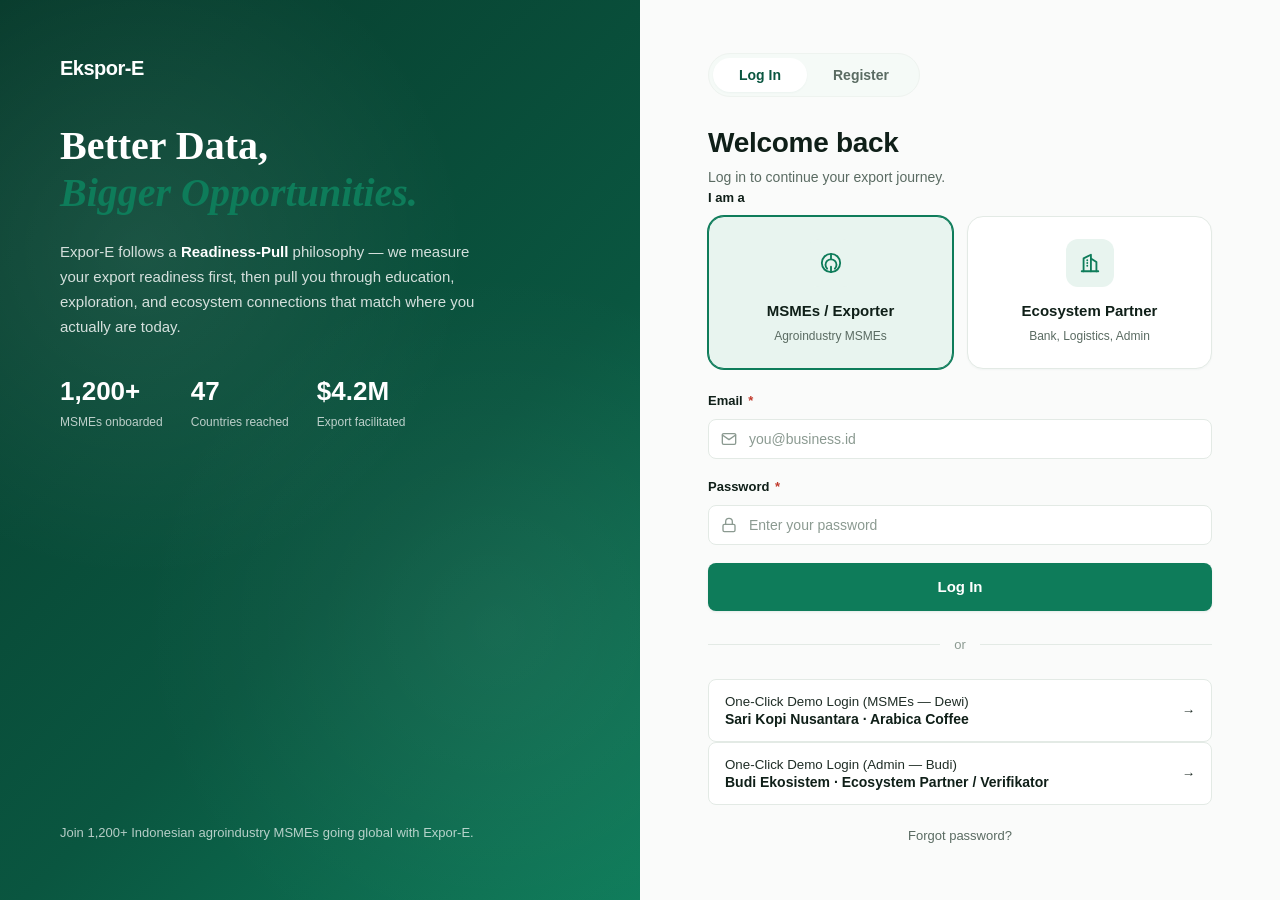
==== commit d6d3b285: "update" ====
--- a/admin.html
+++ b/admin.html
@@ -7,7 +7,7 @@
   <title>Expor-E — Admin Dashboard</title>
   <meta name="description"
     content="Ecosystem partner dashboard for Expor-E — verify certifications, approve financing, manage logistics, and oversee 1,248 MSMEs nationwide.">
-  <link rel="stylesheet" href="style.css">
+  <link rel="stylesheet" href="style.css?v=2.4">
 </head>
 
 <body>
@@ -15,48 +15,46 @@
     <!-- ============ SIDEBAR ============ -->
     <aside class="app-sidebar">
       <div class="sidebar-brand">
-        <div class="brand-logo">E</div>
-        <div>
-          <div class="brand-name">Expor-E</div>
-          <div class="brand-tag">Ecosystem Console</div>
-        </div>
+        <a href="admin.html" class="brand">
+          <div class="brand-name">Ekspor-E</div>
+        </a>
       </div>
 
       <div class="sidebar-user">
-        <div class="sidebar-avatar" data-user-initial>B</div>
         <div class="sidebar-user-info">
           <div class="sidebar-user-name" data-user-name>Budi Ekosistem</div>
           <div class="sidebar-user-role" data-user-role>Ecosystem Partner</div>
         </div>
       </div>
 
-      <div class="sidebar-nav-section">Main</div>
-      <a href="admin.html" class="sidebar-link active">
-        </span><span class="lbl">Admin Dashboard</span>
+      <div class="sidebar-nav-section">Main Menu</div>
+      <a href="admin.html" class="sidebar-link active" data-nav-target="overview">
+        <span class="lbl">Admin Dashboard</span>
       </a>
 
       <div class="sidebar-nav-section">Verifications</div>
-      <a href="#certifications" class="sidebar-link">
-        </span><span class="lbl">Verifications</span>
+      <a href="#certifications" class="sidebar-link" data-nav-target="certifications">
+        <span class="lbl">Certifications</span>
       </a>
-      <a href="#certifications" class="sidebar-sublink">Certifications</a>
-      <a href="#financing" class="sidebar-sublink">Financing Requests</a>
+      <a href="#financing" class="sidebar-link" data-nav-target="financing">
+        <span class="lbl">Financing Requests</span>
+      </a>
 
       <div class="sidebar-nav-section">Operations</div>
-      <a href="#logistics" class="sidebar-link">
-        </span><span class="lbl">Logistics Control</span>
+      <a href="#logistics" class="sidebar-link" data-nav-target="logistics">
+        <span class="lbl">Logistics Control</span>
       </a>
-      <a href="#registry" class="sidebar-link">
-        </span><span class="lbl">MSMEs Registry</span>
+      <a href="#registry" class="sidebar-link" data-nav-target="registry">
+        <span class="lbl">MSMEs Registry</span>
       </a>
-      <a href="#reports" class="sidebar-link">
-        </span><span class="lbl">Reports</span>
+      <a href="#reports" class="sidebar-link" data-nav-target="reports">
+        <span class="lbl">Reports</span>
       </a>
 
       <div class="sidebar-footer">
-        <a href="#" onclick="ExporE.logout(); return false;" class="sidebar-link">
-          </span><span class="lbl">Logout</span>
-        </a>
+        <button type="button" class="sidebar-link" onclick="ExporE.logout()" style="width: 100%; border: none; background: transparent; cursor: pointer; text-align: left;">
+          <span class="lbl">Logout</span>
+        </button>
       </div>
     </aside>
     <div class="sidebar-overlay" onclick="ExporE.closeSidebar()"></div>
@@ -78,13 +76,14 @@
             nationwide.</div>
         </div>
         <div class="app-header-actions">
-          <button class="bell-btn" aria-label="Notifications">
-            <span></span><span class="dot"></span>
+          <button class="bell-btn" aria-label="Notifications" onclick="ExporE.showToast('You have pending verification alerts.', 'info')">
+            <svg width="18" height="18" viewBox="0 0 24 24" fill="none" stroke="currentColor" stroke-width="2" stroke-linecap="round" stroke-linejoin="round"><path d="M18 8A6 6 0 0 0 6 8c0 7-3 9-3 9h18s-3-2-3-9"/><path d="M13.73 21a2 2 0 0 1-3.46 0"/></svg>
+            <span class="dot"></span>
           </button>
-          <div class="sidebar-avatar" data-user-initial
-            style="width: 42px; height: 42px; box-shadow: var(--shadow-sm);">B</div>
         </div>
       </header>
+
+      <div class="app-content">
 
       <!-- NOTICE BANNER -->
       <div class="notice-banner mb-24">
@@ -579,10 +578,11 @@
           </div>
         </div>
       </div>
+      </div> <!-- /.app-content -->
     </main>
   </div>
 
-  <script src="script.js"></script>
+  <script src="script.js?v=2.4"></script>
   <script>
     ExporE.requireAuth(['admin']);
     ExporE.pageInit('admin');
@@ -597,22 +597,54 @@
     }
     window.filterMSMEsRegistry = filterMSMEsRegistry;
 
-    // Smooth-scroll for sidebar anchor links (#certifications, #financing, #logistics, #registry, #reports)
-    document.querySelectorAll('.sidebar-link[href^="#"], .sidebar-sublink[href^="#"]').forEach(function (link) {
-      link.addEventListener('click', function (e) {
-        var href = this.getAttribute('href');
-        if (href && href.length > 1) {
+    // Smooth-scroll & persistent active state for sidebar links
+    var sidebarLinks = document.querySelectorAll('.app-sidebar .sidebar-link');
+    function setActiveNavLink(activeEl) {
+      sidebarLinks.forEach(function (l) { l.classList.remove('active'); });
+      if (activeEl) activeEl.classList.add('active');
+    }
+
+    sidebarLinks.forEach(function (link) {
+      var href = link.getAttribute('href');
+      if (!href) return;
+
+      if (href.startsWith('#') && href.length > 1) {
+        link.addEventListener('click', function (e) {
           var target = document.querySelector(href);
           if (target) {
             e.preventDefault();
-            target.scrollIntoView({ behavior: 'smooth', block: 'start' });
-            // Briefly highlight the target card
-            target.style.transition = 'box-shadow 0.4s';
-            target.style.boxShadow = '0 0 0 3px var(--emerald), var(--shadow-lg)';
+            setActiveNavLink(link);
+
+            var header = document.querySelector('.app-header');
+            var headerOffset = (header ? header.offsetHeight : 80) + 16;
+            var elementPosition = target.getBoundingClientRect().top + window.pageYOffset;
+            var offsetPosition = elementPosition - headerOffset;
+
+            window.scrollTo({
+              top: Math.max(0, offsetPosition),
+              behavior: 'smooth'
+            });
+
+            // Card highlight animation
+            target.style.transition = 'box-shadow 0.4s ease, border-color 0.4s ease';
+            target.style.boxShadow = '0 0 0 3px var(--mint-deep), var(--shadow-md)';
             setTimeout(function () { target.style.boxShadow = ''; }, 1200);
+
+            if (window.innerWidth <= 880 && typeof ExporE !== 'undefined' && ExporE.closeSidebar) {
+              setTimeout(ExporE.closeSidebar, 200);
+            }
           }
-        }
-      });
+        });
+      } else if (href === 'admin.html') {
+        link.addEventListener('click', function (e) {
+          e.preventDefault();
+          setActiveNavLink(link);
+          window.scrollTo({ top: 0, behavior: 'smooth' });
+          if (window.innerWidth <= 880 && typeof ExporE !== 'undefined' && ExporE.closeSidebar) {
+            setTimeout(ExporE.closeSidebar, 200);
+          }
+        });
+      }
     });
   </script>
 </body>
--- a/style.css
+++ b/style.css
@@ -128,6 +128,12 @@
 .stepper, .onboard-stepper {
   overflow-x: auto; max-width: 100%; -webkit-overflow-scrolling: touch;
   box-sizing: border-box; scrollbar-width: thin;
+}
+@media (min-width: 768px) {
+  .stepper {
+    overflow-x: visible;
+    overflow-y: visible;
+  }
 }
 .progress, .progress-row, .next-step-progress, .module-progress {
   max-width: 100%; box-sizing: border-box;
@@ -332,7 +338,8 @@
 .form-check > span { flex: 1; min-width: 0; }
 .form-check-label { font-weight: 600; font-size: 14px; color: var(--text-dark); display: block; }
 .form-check-sub { font-size: 12px; color: var(--muted); margin-top: 2px; display: block; }
-.form-check.checked {
+.form-check.checked,
+.form-check:has(input:checked) {
   border-color: var(--emerald);
   background: var(--mint-soft);
   box-shadow: 0 0 0 1px var(--emerald);
@@ -340,15 +347,48 @@
 .flex-col.gap-8 { display: flex; flex-direction: column; gap: 8px; }
 
 /* ---------- 7. CARDS ---------- */
+/* Scroll reveal / staggered entrance (slow-motion cinematic glide) */
+.reveal-card {
+  opacity: 0;
+  transform: translateY(44px);
+  transition: opacity 1.05s cubic-bezier(0.16, 1, 0.3, 1),
+              transform 1.05s cubic-bezier(0.16, 1, 0.3, 1),
+              box-shadow 0.28s cubic-bezier(0.16, 1, 0.3, 1),
+              border-color 0.28s cubic-bezier(0.16, 1, 0.3, 1);
+  will-change: opacity, transform;
+}
+.reveal-card.revealed {
+  opacity: 1;
+  transform: translateY(0);
+}
+@media (prefers-reduced-motion: reduce) {
+  .reveal-card {
+    opacity: 1 !important;
+    transform: none !important;
+    transition: none !important;
+  }
+}
+
 .card {
   background: var(--surface);
   border: 1px solid var(--border);
   border-radius: var(--radius-md);
   box-shadow: var(--shadow-xs);
   overflow: hidden;
-  transition: box-shadow var(--transition), transform var(--transition);
-}
-.card-pad { padding: 22px; }
+  transition: transform 0.28s cubic-bezier(0.16, 1, 0.3, 1),
+              box-shadow 0.28s cubic-bezier(0.16, 1, 0.3, 1),
+              border-color 0.28s cubic-bezier(0.16, 1, 0.3, 1);
+}
+.card:hover {
+  transform: translateY(-5px);
+  border-color: var(--mint-deep);
+  box-shadow: 0 14px 32px rgba(10, 86, 64, 0.10), 0 2px 6px rgba(10, 86, 64, 0.04);
+}
+.card:hover .icon-tile {
+  transform: scale(1.08);
+  transition: transform 0.28s cubic-bezier(0.16, 1, 0.3, 1);
+}
+.card-pad { padding: 24px; }
 .card-pad-sm { padding: 16px; }
 .card-pad-lg { padding: 30px; }
 .card-mint { background: var(--mint-bg); border-color: var(--mint-deep); }
@@ -363,12 +403,18 @@
   border-radius: var(--radius-md);
   padding: 28px;
   position: relative;
-  transition: all var(--transition);
+  transition: transform 0.28s cubic-bezier(0.16, 1, 0.3, 1),
+              box-shadow 0.28s cubic-bezier(0.16, 1, 0.3, 1),
+              border-color 0.28s cubic-bezier(0.16, 1, 0.3, 1);
 }
 .card-feature:hover {
-  border-color: var(--mint-deep);
-  transform: translateY(-3px);
-  box-shadow: var(--shadow-md);
+  border-color: var(--emerald-light);
+  transform: translateY(-6px);
+  box-shadow: 0 16px 36px rgba(10, 86, 64, 0.12), 0 2px 8px rgba(10, 86, 64, 0.04);
+}
+.card-feature:hover .card-icon {
+  transform: scale(1.08);
+  transition: transform 0.28s cubic-bezier(0.16, 1, 0.3, 1);
 }
 .card-feature .card-icon {
   width: 52px; height: 52px; border-radius: var(--radius);
@@ -451,6 +497,18 @@
 }
 .partner-logo.gov {
   background: linear-gradient(135deg, #1a365d, #2c5282);
+}
+.partner-logo.partner {
+  background: linear-gradient(135deg, #065f46, #059669);
+}
+.partner-logo.logistics {
+  background: linear-gradient(135deg, #0e7490, #0284c7);
+}
+.partner-logo.finance {
+  background: linear-gradient(135deg, #78350f, #b45309);
+}
+.partner-logo.tech {
+  background: linear-gradient(135deg, #3730a3, #4f46e5);
 }
 
 /* ---------- 8. BADGES & CHIPS ---------- */
@@ -487,9 +545,10 @@
   font-size: 11px; font-weight: 700;
   letter-spacing: 0.12em; text-transform: uppercase;
   color: var(--emerald);
-  padding: 5px 12px;
+  padding: 4px 10px;
   background: var(--mint-soft);
-  border-radius: var(--radius-pill);
+  border: 1px solid var(--mint-deep);
+  border-radius: 4px; /* Crisp modern label, strictly avoiding badge-pill */
 }
 
 /* ---------- 9. PROGRESS BARS ---------- */
@@ -552,18 +611,15 @@
   height: var(--nav-h);
   display: flex; align-items: center; gap: 24px;
 }
-.brand { display: inline-flex; align-items: center; gap: 10px; text-decoration: none; }
-.brand-logo {
-  width: 38px; height: 38px;
-  background: linear-gradient(135deg, var(--emerald-dark), var(--emerald));
-  color: var(--white); border-radius: var(--radius-sm);
-  display: inline-flex; align-items: center; justify-content: center;
-  font-weight: 800; font-size: 18px;
-  font-family: var(--font-serif);
-  box-shadow: var(--shadow-sm);
-}
-.brand-name { font-weight: 800; font-size: 18px; color: var(--text-dark); line-height: 1; letter-spacing: -0.02em; white-space: nowrap; }
-.brand-tag { font-size: 10px; color: var(--muted); margin-top: 3px; letter-spacing: 0.08em; text-transform: uppercase; white-space: nowrap; }
+.brand { display: inline-flex; align-items: center; text-decoration: none; }
+.brand-name {
+  font-weight: 800;
+  font-size: 20px;
+  color: var(--text-dark);
+  line-height: 1.2;
+  letter-spacing: -0.025em;
+  white-space: nowrap;
+}
 .nav-menu { display: flex; align-items: center; gap: 4px; margin-left: auto; }
 .nav-link {
   padding: 9px 14px;
@@ -573,17 +629,6 @@
 }
 .nav-link:hover { background: var(--mint-bg); color: var(--emerald); }
 .nav-actions { display: flex; align-items: center; gap: 10px; margin-left: 8px; }
-.lang-switch {
-  display: inline-flex; padding: 3px; background: var(--mint-bg);
-  border-radius: var(--radius-pill);
-  border: 1px solid var(--border-soft);
-}
-.lang-btn {
-  padding: 5px 11px; font-size: 11px; font-weight: 700;
-  color: var(--muted); border-radius: var(--radius-pill);
-  transition: all var(--transition);
-}
-.lang-btn.active { background: var(--white); color: var(--emerald-dark); box-shadow: var(--shadow-xs); }
 .mobile-nav-toggle {
   display: none;
   width: 40px; height: 40px;
@@ -601,22 +646,49 @@
 /* ---------- 11. HERO ---------- */
 .hero {
   position: relative;
-  background: linear-gradient(135deg, var(--emerald-deep) 0%, var(--emerald-dark) 55%, var(--emerald) 100%);
+  background: var(--emerald-deep);
   color: var(--white);
   overflow: hidden;
   padding: 88px 0 100px;
 }
-.hero-bg {
-  position: absolute; inset: 0;
+.hero-video-bg {
+  position: absolute;
+  inset: 0;
+  width: 100%;
+  height: 100%;
+  overflow: hidden;
+  pointer-events: none;
+  z-index: 1;
+}
+.hero-video {
+  position: absolute;
+  top: 50%;
+  left: 50%;
+  min-width: 100%;
+  min-height: 100%;
+  width: auto;
+  height: auto;
+  transform: translate(-50%, -50%);
+  object-fit: cover;
+}
+.hero-video-overlay {
+  position: absolute;
+  inset: 0;
+  background: linear-gradient(
+    135deg,
+    rgba(7, 59, 44, 0.86) 0%,
+    rgba(10, 86, 64, 0.78) 55%,
+    rgba(14, 124, 90, 0.72) 100%
+  );
+  backdrop-filter: blur(1.5px);
+}
+.hero-video-overlay::after {
+  content: '';
+  position: absolute;
+  inset: 0;
   background-image:
-    radial-gradient(circle at 18% 22%, rgba(255,255,255,0.10) 0%, transparent 38%),
-    radial-gradient(circle at 88% 78%, rgba(255,255,255,0.06) 0%, transparent 42%);
-  pointer-events: none;
-}
-.hero-bg::after {
-  content: ''; position: absolute; inset: 0;
-  background-image: url("data:image/svg+xml;utf8,<svg xmlns='http://www.w3.org/2000/svg' width='40' height='40' viewBox='0 0 40 40'><circle cx='1' cy='1' r='1' fill='%23ffffff' opacity='0.06'/></svg>");
-  opacity: 0.4;
+    radial-gradient(circle at 18% 22%, rgba(255,255,255,0.08) 0%, transparent 40%),
+    radial-gradient(circle at 88% 78%, rgba(255,255,255,0.05) 0%, transparent 45%);
 }
 .hero-inner {
   position: relative; z-index: 2;
@@ -627,12 +699,13 @@
 }
 .hero-badge {
   display: inline-flex; align-items: center; gap: 8px;
-  padding: 6px 14px;
+  padding: 5px 12px;
   background: rgba(255,255,255,0.12);
-  border: 1px solid rgba(255,255,255,0.22);
-  border-radius: var(--radius-pill);
+  border: 1px solid rgba(255,255,255,0.25);
+  border-radius: 4px; /* Subtle minimalist border, strictly avoiding badge-pill */
   font-size: 12px; font-weight: 600; color: var(--white);
   backdrop-filter: blur(8px);
+  letter-spacing: 0.02em;
 }
 .hero-badge-dot {
   width: 7px; height: 7px; border-radius: 50%;
@@ -660,12 +733,19 @@
 .hero-float-card {
   position: absolute;
   background: rgba(255,255,255,0.95);
+  border: 1px solid rgba(255,255,255,0.8);
   border-radius: var(--radius-md);
   padding: 18px 20px;
   box-shadow: var(--shadow-lg);
   display: flex; align-items: center; gap: 14px;
   backdrop-filter: blur(10px);
   min-width: 220px;
+  transition: box-shadow 0.28s cubic-bezier(0.16, 1, 0.3, 1),
+              border-color 0.28s cubic-bezier(0.16, 1, 0.3, 1);
+}
+.hero-float-card:hover {
+  box-shadow: 0 20px 48px rgba(10, 86, 64, 0.22);
+  border-color: var(--mint-deep);
 }
 .hero-float-card .ic {
   width: 42px; height: 42px; border-radius: var(--radius-sm);
@@ -687,15 +767,43 @@
 
 /* Stats grid (commodity) */
 .stats-grid { display: grid; grid-template-columns: repeat(4, 1fr); gap: 20px; }
-.stat-card { text-align: center; align-items: center; padding: 26px 18px; }
+.stat-card {
+  text-align: center;
+  align-items: center;
+  padding: 26px 18px;
+  cursor: default;
+  transition: transform 0.28s cubic-bezier(0.16, 1, 0.3, 1),
+              box-shadow 0.28s cubic-bezier(0.16, 1, 0.3, 1),
+              border-color 0.28s cubic-bezier(0.16, 1, 0.3, 1);
+}
+.stat-card:hover {
+  transform: translateY(-6px);
+  border-color: var(--emerald-light);
+  box-shadow: 0 16px 36px rgba(10, 86, 64, 0.12), 0 2px 8px rgba(10, 86, 64, 0.04);
+}
+.stat-card:hover .icon-box {
+  transform: scale(1.10);
+  background: var(--emerald);
+  color: var(--white);
+  box-shadow: var(--shadow-sm);
+  transition: all 0.28s cubic-bezier(0.16, 1, 0.3, 1);
+}
+.stat-card:hover .stat-num {
+  color: var(--emerald);
+  transition: color 0.28s cubic-bezier(0.16, 1, 0.3, 1);
+}
 .stat-card .icon-box {
   width: 56px; height: 56px; border-radius: var(--radius);
   background: var(--mint-soft); color: var(--emerald);
   display: inline-flex; align-items: center; justify-content: center;
   margin-bottom: 14px;
+  transition: all 0.28s cubic-bezier(0.16, 1, 0.3, 1);
 }
 .stat-card .icon-box svg { width: 26px; height: 26px; }
-.stat-card .stat-num { font-size: 26px; font-weight: 800; color: var(--text-dark); font-family: var(--font-serif); }
+.stat-card .stat-num {
+  font-size: 26px; font-weight: 800; color: var(--text-dark); font-family: var(--font-serif);
+  transition: color 0.28s cubic-bezier(0.16, 1, 0.3, 1);
+}
 .stat-card .stat-lbl { font-size: 13px; color: var(--muted); margin-top: 4px; }
 .stat-card .stat-trend { font-size: 12px; color: var(--emerald); margin-top: 10px; font-weight: 600; }
 
@@ -710,10 +818,11 @@
   width: 36px; height: 36px; border-radius: var(--radius-sm);
   background: rgba(255,255,255,0.08);
   display: inline-flex; align-items: center; justify-content: center;
-  color: rgba(255,255,255,0.8); font-size: 12px; font-weight: 700; text-transform: uppercase;
+  color: rgba(255,255,255,0.85);
   transition: all var(--transition);
 }
-.footer-social a:hover { background: var(--emerald-light); color: var(--white); }
+.footer-social a svg { display: block; flex-shrink: 0; }
+.footer-social a:hover { background: var(--emerald-light); color: var(--white); transform: translateY(-2px); }
 .footer-col h4 { color: var(--white); font-size: 14px; margin-bottom: 16px; }
 .footer-col ul li { margin-bottom: 10px; }
 .footer-col a { color: rgba(255,255,255,0.72); font-size: 13px; }
@@ -737,9 +846,10 @@
   transition: transform 0.3s var(--ease);
 }
 .sidebar-brand {
-  padding: 18px 22px;
-  display: flex; align-items: center; gap: 10px;
+  padding: 20px 22px;
+  display: flex; align-items: center;
   border-bottom: 1px solid var(--border-soft);
+  min-height: 64px;
 }
 .sidebar-user {
   padding: 14px 22px;
@@ -767,8 +877,17 @@
   padding: 11px 22px;
   font-size: 14px; font-weight: 500;
   color: var(--text); text-decoration: none;
-  transition: all var(--transition);
+  transition: background-color 0.28s cubic-bezier(0.16, 1, 0.3, 1),
+              color 0.28s cubic-bezier(0.16, 1, 0.3, 1);
   position: relative;
+}
+.sidebar-link::before {
+  content: ''; position: absolute; left: 0; top: 8px; bottom: 8px;
+  width: 3.5px; background: var(--emerald); border-radius: 0 3px 3px 0;
+  opacity: 0;
+  transform: scaleY(0);
+  transform-origin: center;
+  transition: transform 0.25s cubic-bezier(0.16, 1, 0.3, 1), opacity 0.2s ease;
 }
 .sidebar-link:hover { background: var(--mint-bg); color: var(--emerald-dark); }
 .sidebar-link.active {
@@ -776,18 +895,76 @@
   font-weight: 600;
 }
 .sidebar-link.active::before {
-  content: ''; position: absolute; left: 0; top: 8px; bottom: 8px;
-  width: 3px; background: var(--emerald); border-radius: 0 3px 3px 0;
+  opacity: 1;
+  transform: scaleY(1);
 }
 .sidebar-link svg { width: 18px; height: 18px; flex-shrink: 0; color: var(--muted); }
 .sidebar-link.active svg, .sidebar-link:hover svg { color: var(--emerald); }
 .sidebar-link .pill { margin-left: auto; }
+
+/* Sidebar Dropdown */
+.sidebar-dropdown {
+  position: relative;
+  width: 100%;
+}
+.sidebar-dropdown-toggle {
+  width: 100%;
+  border: none;
+  background: transparent;
+  text-align: left;
+  cursor: pointer;
+  font-family: inherit;
+  justify-content: space-between;
+}
+.sidebar-chevron {
+  width: 14px;
+  height: 14px;
+  flex-shrink: 0;
+  margin-left: auto;
+  color: var(--muted);
+  transition: transform 0.25s cubic-bezier(0.16, 1, 0.3, 1), color var(--transition);
+}
+.sidebar-link:hover .sidebar-chevron {
+  color: var(--emerald-dark);
+}
+.sidebar-dropdown.open .sidebar-chevron {
+  transform: rotate(180deg);
+  color: var(--emerald);
+}
+.sidebar-dropdown-menu {
+  display: none;
+  background: rgba(14, 124, 90, 0.035);
+  border-left: 2px solid var(--mint-soft);
+  margin-left: 22px;
+  padding: 4px 0;
+}
+.sidebar-dropdown.open .sidebar-dropdown-menu {
+  display: block;
+  animation: slideDownSubmenu 0.22s cubic-bezier(0.16, 1, 0.3, 1);
+}
+@keyframes slideDownSubmenu {
+  from { opacity: 0; transform: translateY(-4px); }
+  to { opacity: 1; transform: translateY(0); }
+}
 .sidebar-sublink {
-  display: block; padding: 7px 22px 7px 44px;
-  font-size: 13px; color: var(--muted);
-  text-decoration: none; transition: color var(--transition);
-}
-.sidebar-sublink:hover { color: var(--emerald); }
+  display: flex;
+  align-items: center;
+  padding: 8px 18px 8px 18px;
+  font-size: 13px;
+  color: var(--muted);
+  text-decoration: none;
+  transition: all var(--transition);
+  position: relative;
+}
+.sidebar-sublink:hover {
+  color: var(--emerald-dark);
+  background: var(--mint-bg);
+}
+.sidebar-sublink.active {
+  color: var(--emerald-dark);
+  font-weight: 600;
+  background: var(--mint-soft);
+}
 .sidebar-footer { margin-top: auto; padding: 14px 12px; border-top: 1px solid var(--border-soft); }
 .sidebar-overlay {
   display: none; position: fixed; inset: 0;
@@ -834,7 +1011,8 @@
   background: var(--danger);
   border: 2px solid var(--white);
 }
-.app-content { padding: 28px 32px 60px; }
+.app-content { padding: 32px 32px 64px; }
+.card[id], .app-content [id] { scroll-margin-top: 96px; }
 
 /* ---------- 15. AUTH PAGE ---------- */
 .auth-page { display: grid; grid-template-columns: 1fr 1fr; min-height: 100vh; }
@@ -950,7 +1128,7 @@
   min-width: 0;
   grid-column: 2;
 }
-.onboard-stepper { display: flex; align-items: center; gap: 8px; margin-bottom: 36px; }
+.onboard-stepper { display: flex; align-items: center; gap: 8px; margin-bottom: 36px; padding: 12px 6px; margin-top: -6px; }
 .onboard-stepper .step { display: flex; flex-direction: column; align-items: center; gap: 8px; position: relative; flex-shrink: 0; }
 .onboard-stepper .step-circle {
   width: 36px; height: 36px; border-radius: 50%;
@@ -977,24 +1155,55 @@
 }
 
 /* Stepper (generic horizontal) */
-.stepper { display: flex; align-items: flex-start; gap: 8px; padding: 4px 0; }
-.stepper .step { display: flex; flex-direction: column; align-items: center; gap: 6px; flex-shrink: 0; }
+.stepper {
+  display: flex;
+  align-items: flex-start;
+  gap: 8px;
+  padding: 18px 12px 14px;
+  margin-top: -12px;
+  margin-bottom: -4px;
+}
+.stepper .step {
+  display: flex; flex-direction: column; align-items: center; gap: 6px; flex-shrink: 0;
+  cursor: pointer; transition: transform 0.2s var(--ease-out);
+  padding: 0 4px;
+}
+.stepper .step:hover .step-circle {
+  border-color: var(--emerald);
+  transform: scale(1.08);
+}
 .stepper .step-circle {
-  width: 30px; height: 30px; border-radius: 50%;
+  width: 32px; height: 32px; border-radius: 50%;
   background: var(--white); border: 1.5px solid var(--border);
   display: inline-flex; align-items: center; justify-content: center;
-  font-size: 12px; font-weight: 700; color: var(--muted);
-}
-.stepper .step-circle.active { background: var(--emerald); color: var(--white); border-color: var(--emerald); }
-.stepper .step-circle.done { background: var(--emerald-light); color: var(--white); border-color: var(--emerald-light); }
-.stepper .step-label { font-size: 11px; color: var(--muted); white-space: nowrap; }
-.stepper .step-line { flex: 1; height: 2px; background: var(--border); min-width: 20px; margin-top: 14px; }
-.stepper .step-line.done { background: var(--emerald-light); }
+  font-size: 13px; font-weight: 700; color: var(--muted);
+  transition: all 0.3s cubic-bezier(0.34, 1.56, 0.64, 1);
+}
+.stepper .step-circle.active {
+  background: var(--emerald); color: var(--white); border-color: var(--emerald);
+  box-shadow: 0 0 0 4px var(--mint-soft);
+  animation: pulseStep 2.5s infinite ease-in-out;
+}
+.stepper .step-circle.done {
+  background: var(--emerald-light); color: var(--white); border-color: var(--emerald-light);
+}
+.stepper .step.selected .step-circle {
+  box-shadow: 0 0 0 3px rgba(11, 107, 74, 0.28);
+}
+.stepper .step-label { font-size: 11px; color: var(--muted); white-space: nowrap; transition: color 0.2s ease; }
+.stepper .step.active .step-label,
+.stepper .step.selected .step-label { font-weight: 700; color: var(--emerald-dark); }
+.stepper .step-line { flex: 1; height: 2px; background: var(--border); min-width: 20px; margin-top: 15px; transition: background 0.4s ease; }
+.stepper .step-line.done { background: var(--emerald); }
 .stepper-current-label { font-size: 13px; color: var(--muted); margin-top: 10px; }
+@keyframes pulseStep {
+  0%, 100% { box-shadow: 0 0 0 4px var(--mint-soft); }
+  50% { box-shadow: 0 0 0 8px rgba(11, 107, 74, 0.22); }
+}
 
 /* ---------- 17. DASHBOARD / KPI ---------- */
-.kpi-grid { display: grid; grid-template-columns: repeat(4, 1fr); gap: 18px; }
-.kpi-card { padding: 20px; min-width: 0; overflow: hidden; }
+.kpi-grid { display: grid; grid-template-columns: repeat(4, 1fr); gap: 24px; margin-bottom: 24px; }
+.kpi-card { padding: 24px; min-width: 0; overflow: hidden; }
 .kpi-card .kpi-icon {
   width: 40px; height: 40px; border-radius: var(--radius-sm);
   background: var(--mint-soft); color: var(--emerald);
@@ -1218,9 +1427,183 @@
   transition: all var(--transition);
 }
 .market-reco-card:hover { border-color: var(--mint-deep); }
+.badge-done-container {
+  display: inline-flex;
+  align-items: center;
+  gap: 6px;
+  vertical-align: middle;
+}
+
+.btn-undo-badge {
+  display: inline-flex;
+  align-items: center;
+  gap: 4px;
+  background: rgba(239, 68, 68, 0.08);
+  border: 1px solid rgba(239, 68, 68, 0.28);
+  color: #dc2626;
+  font-size: 11px;
+  font-weight: 600;
+  padding: 2px 8px;
+  border-radius: 999px;
+  cursor: pointer;
+  transition: all 0.2s ease;
+  line-height: 1.3;
+}
+
+.btn-undo-badge:hover {
+  background: #dc2626;
+  color: #ffffff;
+  border-color: #dc2626;
+  transform: translateY(-1px);
+  box-shadow: 0 2px 6px rgba(220, 38, 38, 0.25);
+}
+
 .route-map {
-  background: var(--mint-bg); border-radius: var(--radius-sm);
-  padding: 20px; min-height: 160px;
+  position: relative;
+  border-radius: var(--radius-md);
+  overflow: hidden;
+  background: #ffffff;
+  border: 1px solid #e2e8f0;
+  box-shadow: 0 4px 20px rgba(0, 0, 0, 0.06);
+  margin-bottom: 24px;
+}
+
+.route-map-header {
+  display: flex;
+  align-items: center;
+  justify-content: space-between;
+  padding: 14px 20px;
+  background: #ffffff;
+  border-bottom: 1px solid #f1f5f9;
+  color: #0f172a;
+  flex-wrap: wrap;
+  gap: 10px;
+}
+
+.ais-badge {
+  display: inline-flex;
+  align-items: center;
+  gap: 8px;
+  font-size: 11px;
+  font-weight: 700;
+  text-transform: uppercase;
+  letter-spacing: 0.08em;
+  color: #059669;
+  background: rgba(16, 185, 129, 0.1);
+  padding: 5px 12px;
+  border-radius: 999px;
+  border: 1px solid rgba(16, 185, 129, 0.22);
+}
+
+.ais-dot {
+  width: 8px;
+  height: 8px;
+  border-radius: 50%;
+  background: #10b981;
+  box-shadow: 0 0 0 3px rgba(16, 185, 129, 0.35);
+  animation: aisDotPulse 1.8s infinite ease-in-out;
+}
+
+.route-map-ship-tag {
+  display: inline-flex;
+  align-items: center;
+  gap: 8px;
+  padding: 5px 12px;
+  border-radius: var(--radius-xs);
+  background: #f8fafc;
+  border: 1px solid #e2e8f0;
+  font-size: 12px;
+  color: #334155;
+  font-weight: 500;
+}
+
+.route-map-controls {
+  display: flex;
+  align-items: center;
+  gap: 8px;
+}
+
+.map-control-btn {
+  padding: 5px 12px;
+  font-size: 12px;
+  font-weight: 600;
+  border-radius: 4px;
+  background: #f1f5f9;
+  border: 1px solid #cbd5e1;
+  color: #334155;
+  cursor: pointer;
+  transition: all 0.2s ease;
+}
+
+.map-control-btn:hover {
+  background: var(--emerald);
+  color: #fff;
+  border-color: var(--emerald);
+}
+
+.route-map-canvas-wrap {
+  position: relative;
+  width: 100%;
+  background: #eef7fb;
+  overflow: hidden;
+}
+
+.route-map-canvas-wrap svg {
+  width: 100%;
+  height: auto;
+  display: block;
+}
+
+.route-map-footer {
+  display: grid;
+  grid-template-columns: repeat(4, 1fr);
+  gap: 12px;
+  padding: 16px 20px;
+  background: #ffffff;
+  border-top: 1px solid #f1f5f9;
+  color: #64748b;
+  font-size: 12px;
+}
+
+.route-map-footer .stat-item {
+  display: flex;
+  flex-direction: column;
+  gap: 2px;
+}
+
+.route-map-footer .stat-item span:first-child {
+  font-size: 11px;
+  font-weight: 700;
+  color: #64748b;
+  letter-spacing: 0.05em;
+}
+
+.route-map-footer .stat-item strong {
+  display: block;
+  font-size: 14px;
+  color: #0f172a;
+  font-weight: 700;
+  margin-top: 2px;
+}
+
+.sea-route-flow {
+  animation: seaRouteDash 20s linear infinite;
+}
+
+@keyframes seaRouteDash {
+  from { stroke-dashoffset: 200; }
+  to { stroke-dashoffset: 0; }
+}
+
+@keyframes aisDotPulse {
+  0%, 100% { box-shadow: 0 0 0 3px rgba(16, 185, 129, 0.35); transform: scale(1); }
+  50% { box-shadow: 0 0 0 7px rgba(16, 185, 129, 0); transform: scale(1.15); }
+}
+
+@media (max-width: 768px) {
+  .route-map-footer {
+    grid-template-columns: 1fr 1fr;
+  }
 }
 
 /* ---------- 21. READINESS ---------- */
@@ -1251,7 +1634,7 @@
 .sustain-item.in-progress .sustain-status { background: var(--warning); color: var(--white); }
 
 /* ---------- 23. ADMIN ---------- */
-.admin-stat-card { padding: 22px; }
+.admin-stat-card { padding: 24px; }
 .admin-stat-card .icon-tile { margin-bottom: 14px; }
 .admin-stat-card .num { font-size: 28px; font-weight: 800; color: var(--text-dark); font-family: var(--font-serif); }
 .admin-stat-card .lbl { font-size: 13px; color: var(--muted); margin-top: 4px; }
@@ -1275,18 +1658,33 @@
 .role-picker { display: grid; grid-template-columns: 1fr 1fr; gap: 14px; margin-bottom: 22px; }
 
 /* Tabs (filter rows) */
-.tabs { display: flex; flex-wrap: wrap; gap: 6px; }
+.tabs { display: flex; flex-wrap: wrap; gap: 8px; }
 .tab-btn {
-  padding: 8px 16px; font-size: 13px; font-weight: 600;
+  padding: 8px 18px; font-size: 13.5px; font-weight: 600;
   border-radius: var(--radius-pill);
-  background: var(--mint-bg); color: var(--muted);
-  border: 1px solid var(--border-soft);
-  cursor: pointer; transition: all var(--transition);
-}
-.tab-btn:hover { color: var(--emerald-dark); border-color: var(--mint-deep); }
-.tab-btn.active { background: var(--emerald); color: var(--white); border-color: var(--emerald); }
+  background: var(--surface); color: var(--text-dark);
+  border: 1px solid var(--border);
+  cursor: pointer; transition: all 0.2s ease;
+  display: inline-flex; align-items: center; justify-content: center;
+}
+.tab-btn:hover {
+  color: var(--emerald-dark);
+  border-color: var(--mint-deep);
+  background: var(--mint-soft);
+}
+.tab-btn.active {
+  background: var(--emerald);
+  color: var(--white);
+  border-color: var(--emerald);
+  box-shadow: 0 2px 8px rgba(11, 107, 74, 0.22);
+}
 .tab-content { display: none; }
 .tab-content.active { display: block; animation: fadeIn 0.3s var(--ease-out); }
+
+/* Category Group */
+.category-group {
+  animation: fadeIn 0.3s var(--ease-out);
+}
 
 /* Partner card inner */
 .partner-name { font-size: 15px; font-weight: 700; color: var(--text-dark); }
@@ -1423,7 +1821,7 @@
   .hero-card-stack { height: 280px; max-width: 420px; }
   .footer-grid { grid-template-columns: 1fr 1fr; gap: 32px; }
   .stats-grid { grid-template-columns: repeat(2, 1fr); }
-  .kpi-grid { grid-template-columns: repeat(2, 1fr); }
+  .kpi-grid { grid-template-columns: repeat(2, 1fr); gap: 24px; }
   .grid-4 { grid-template-columns: repeat(2, 1fr); }
   .app-main { margin-left: 0; }
   .app-sidebar {
@@ -1456,7 +1854,6 @@
   .nav-actions .btn { display: none; }
   .nav-actions .btn.mobile-show { display: inline-flex; }
   .mobile-nav-toggle { display: inline-flex; }
-  .lang-switch { display: none; }
   .section { padding: 56px 0; }
   .section-head { margin-bottom: 32px; }
   .hero { padding: 56px 0 72px; }
@@ -1465,7 +1862,7 @@
   .footer-grid { grid-template-columns: 1fr; gap: 28px; }
   .footer-bottom { flex-direction: column; gap: 8px; text-align: center; }
   .stats-grid { grid-template-columns: 1fr 1fr; gap: 14px; }
-  .kpi-grid { grid-template-columns: 1fr 1fr; gap: 12px; }
+  .kpi-grid { grid-template-columns: 1fr 1fr; gap: 16px; }
   .grid-3, .grid-4 { grid-template-columns: 1fr 1fr; }
   .auth-page { grid-template-columns: 1fr; }
   .auth-visual { display: none; }
@@ -1492,7 +1889,6 @@
   .card-pad { padding: 18px; }
   .card-pad-lg { padding: 22px; }
   .section { padding: 40px 0; }
-  .brand-tag { display: none; }
 }
 
 /* Print */
